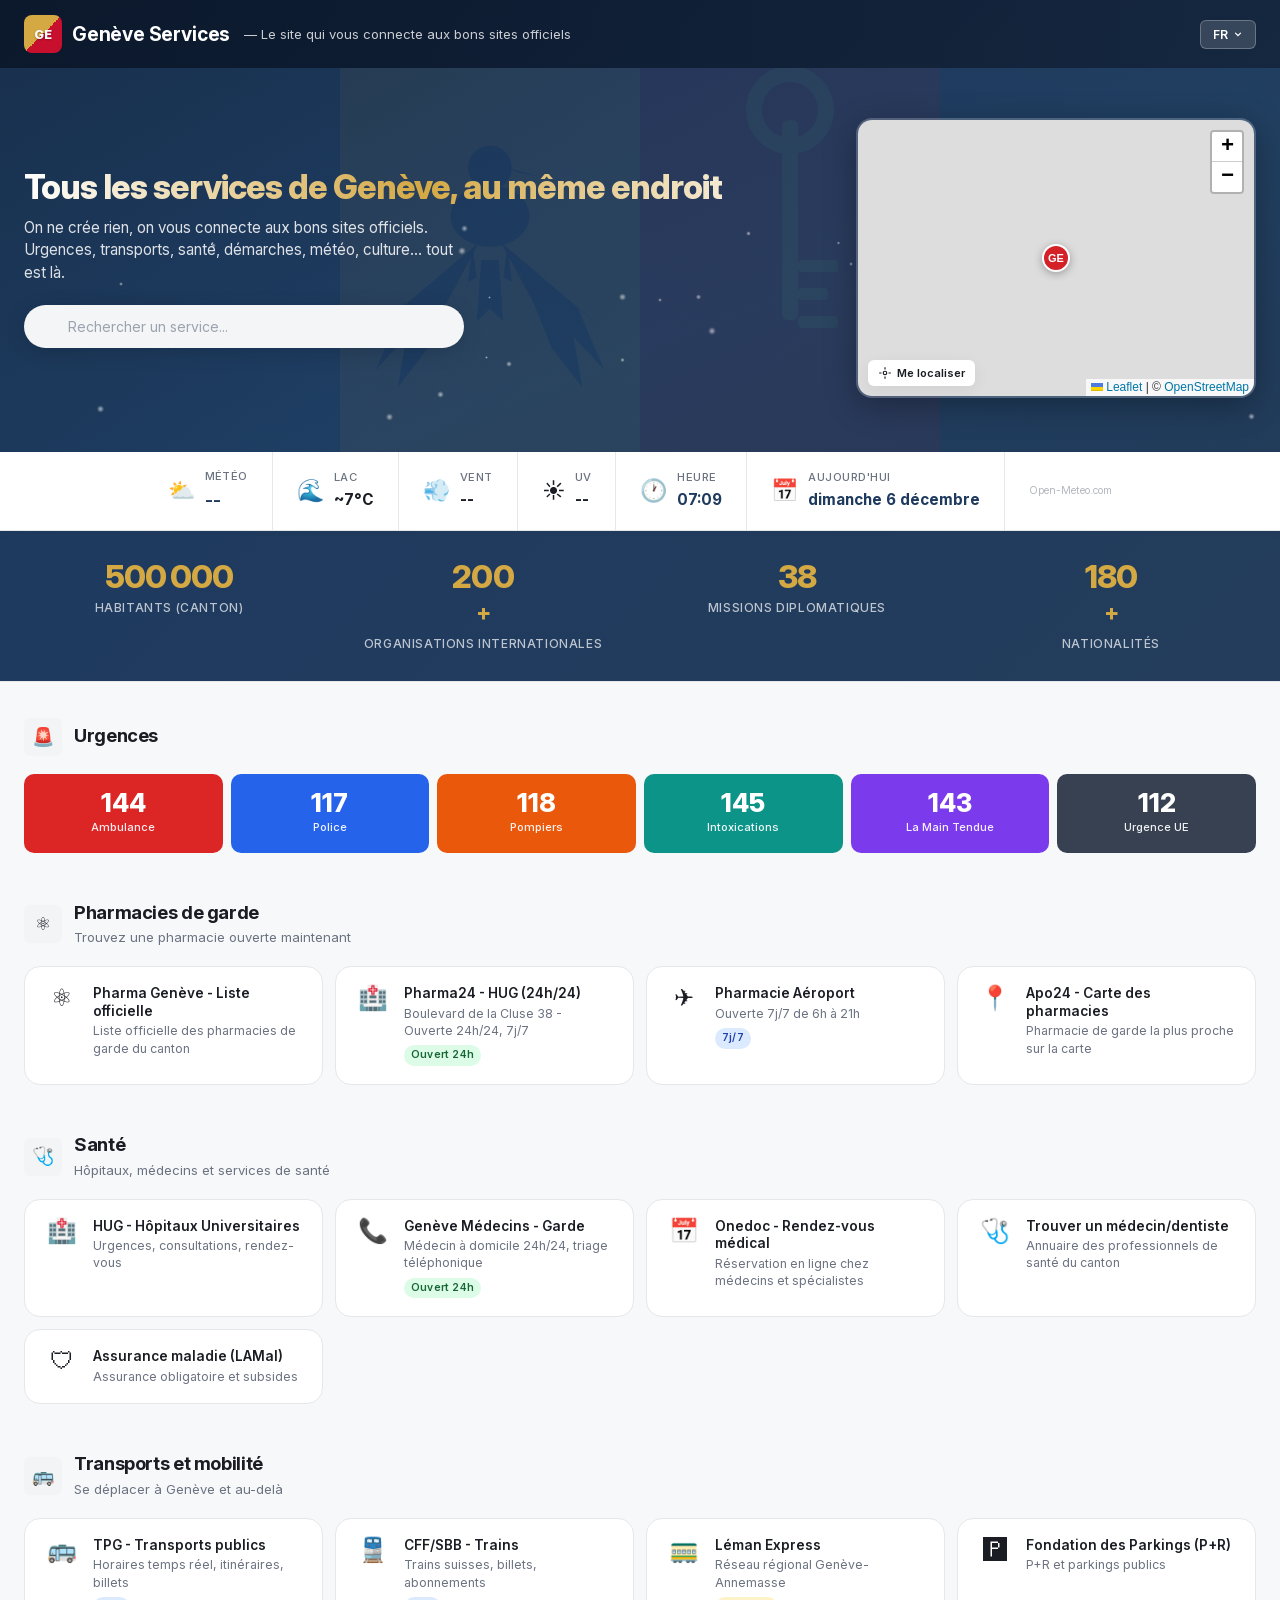
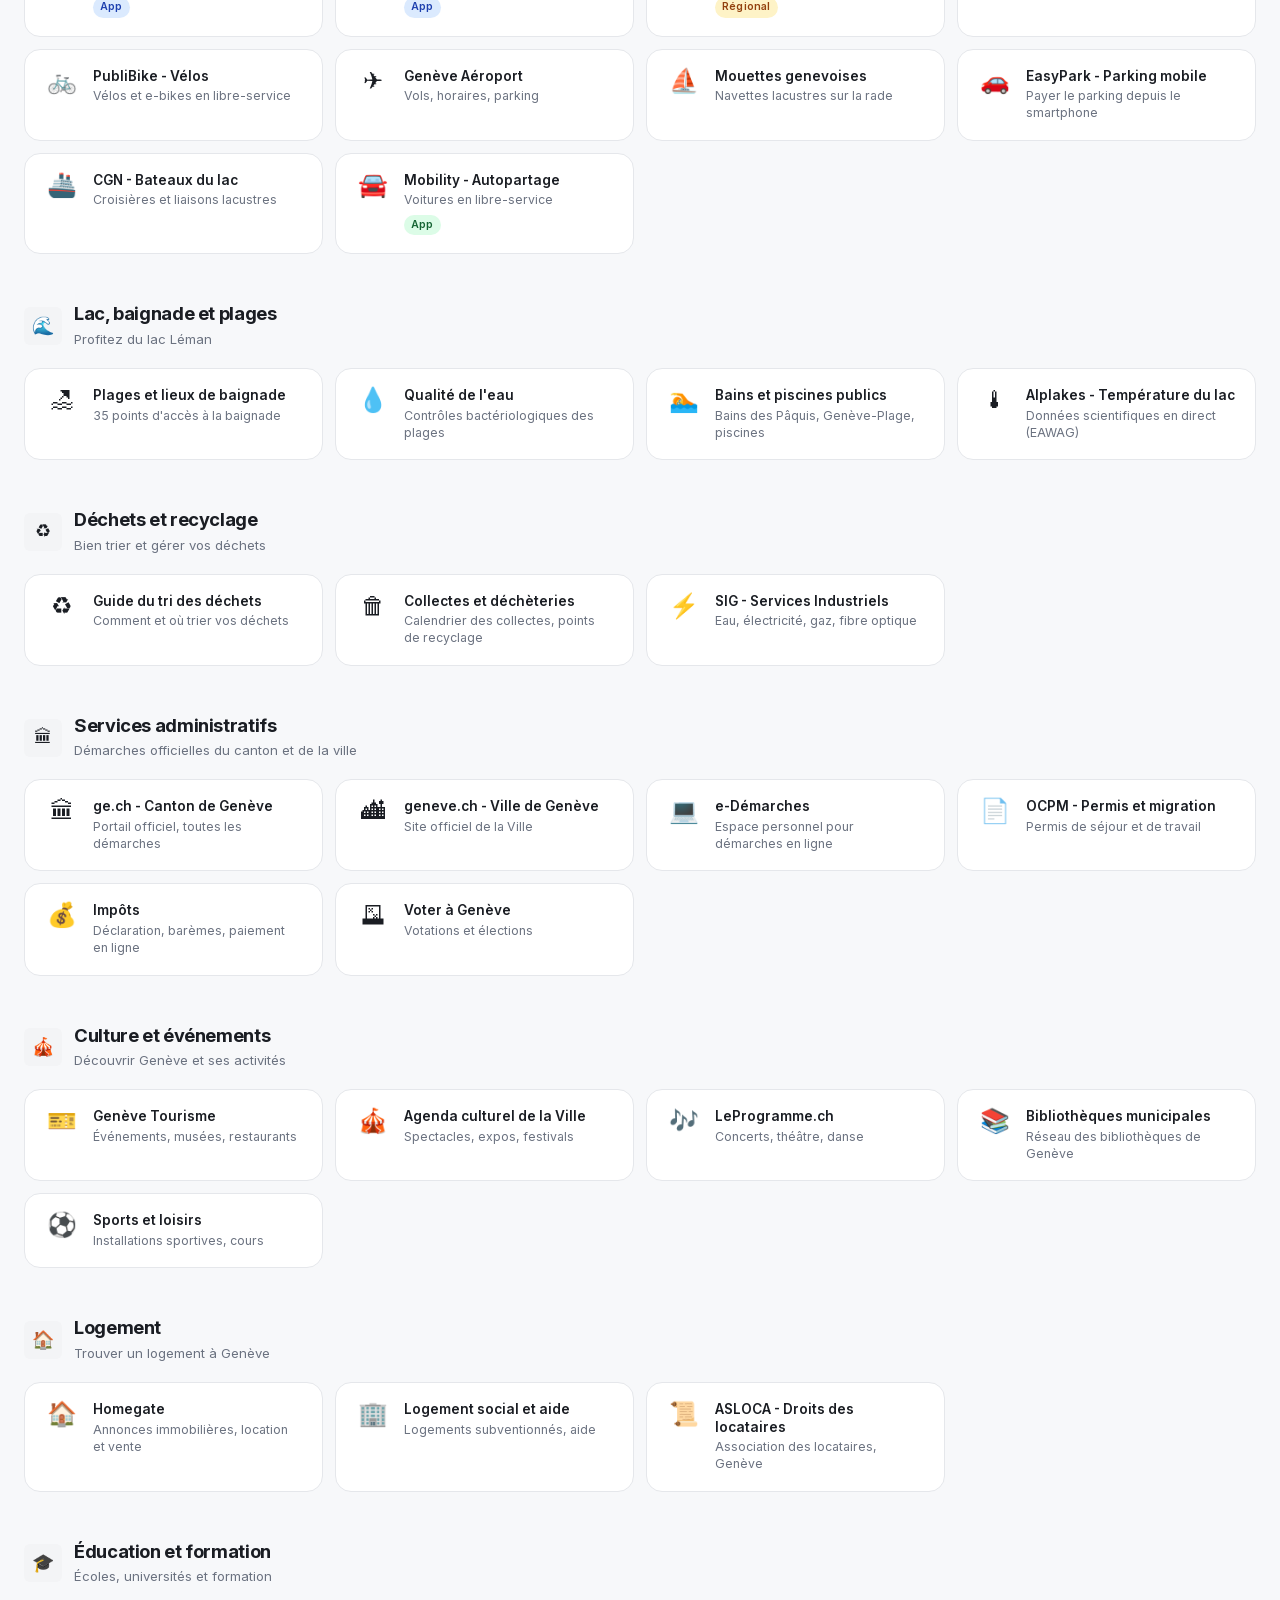
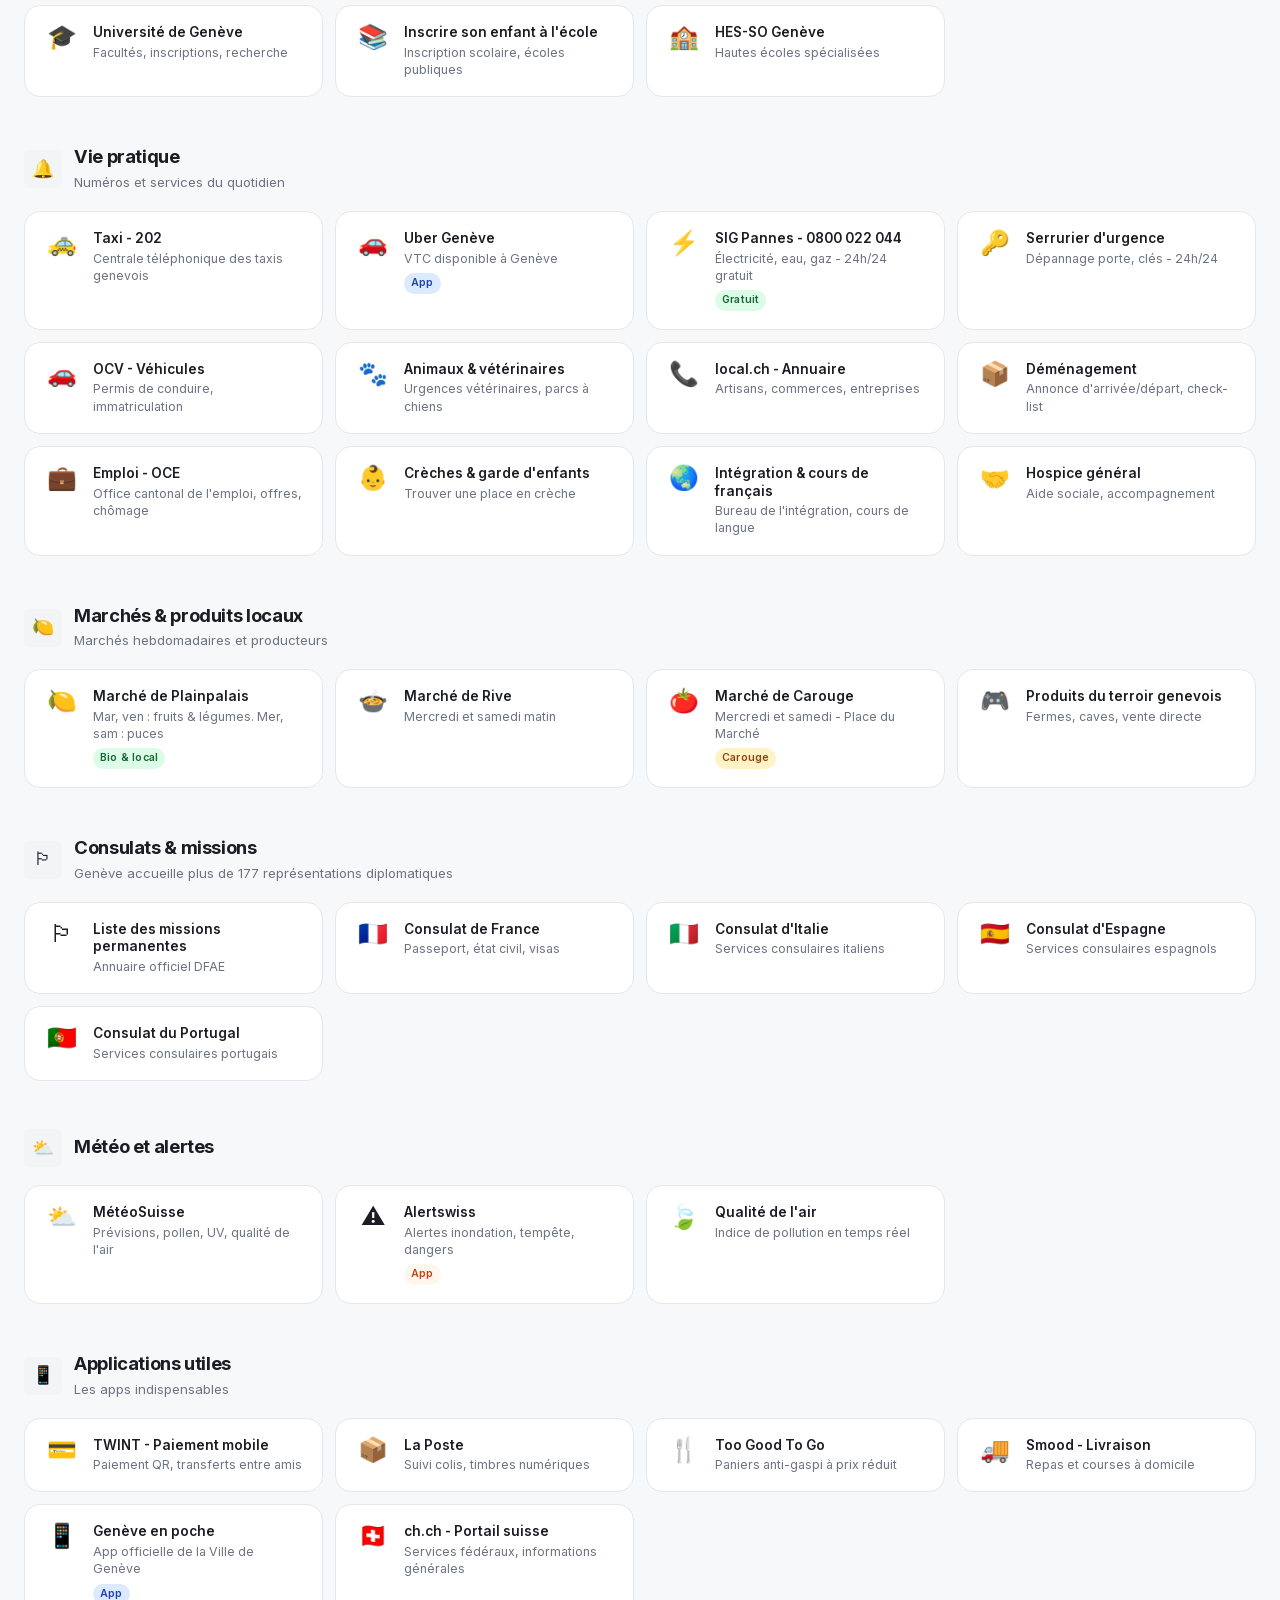
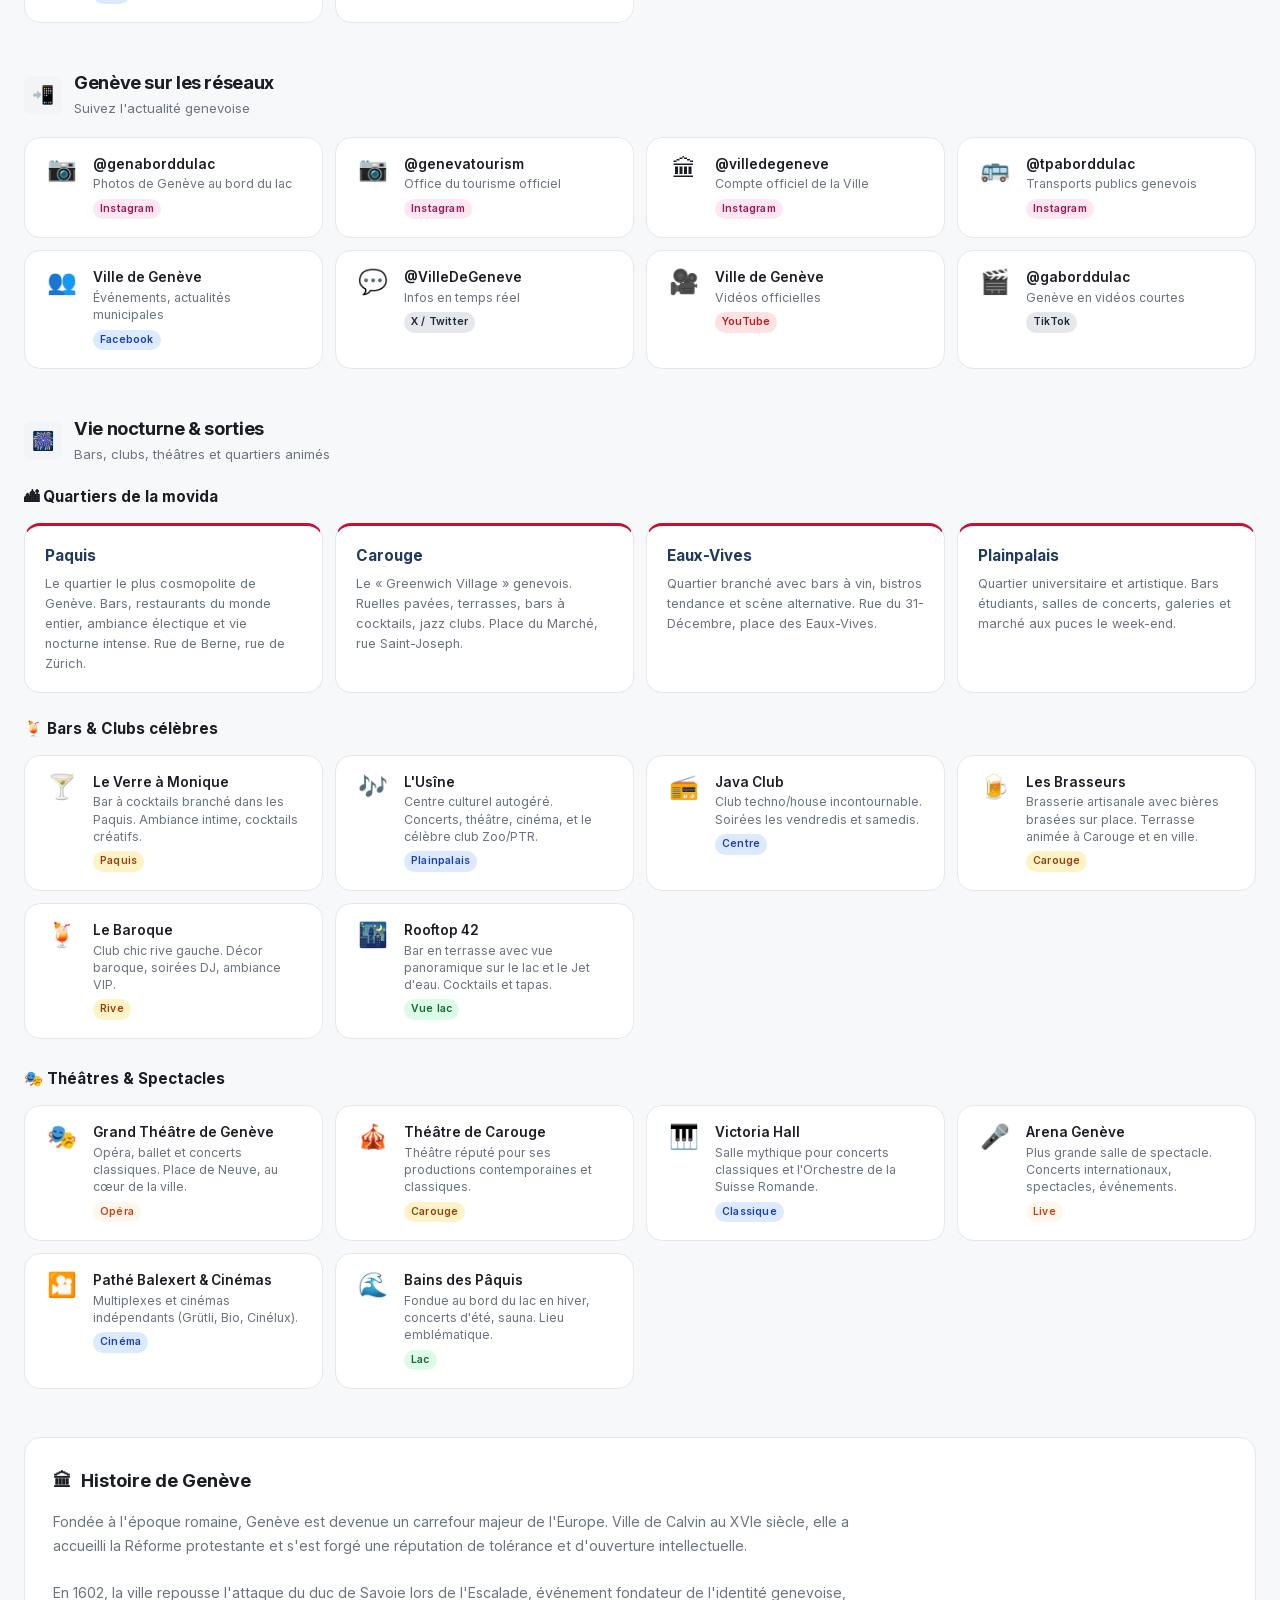
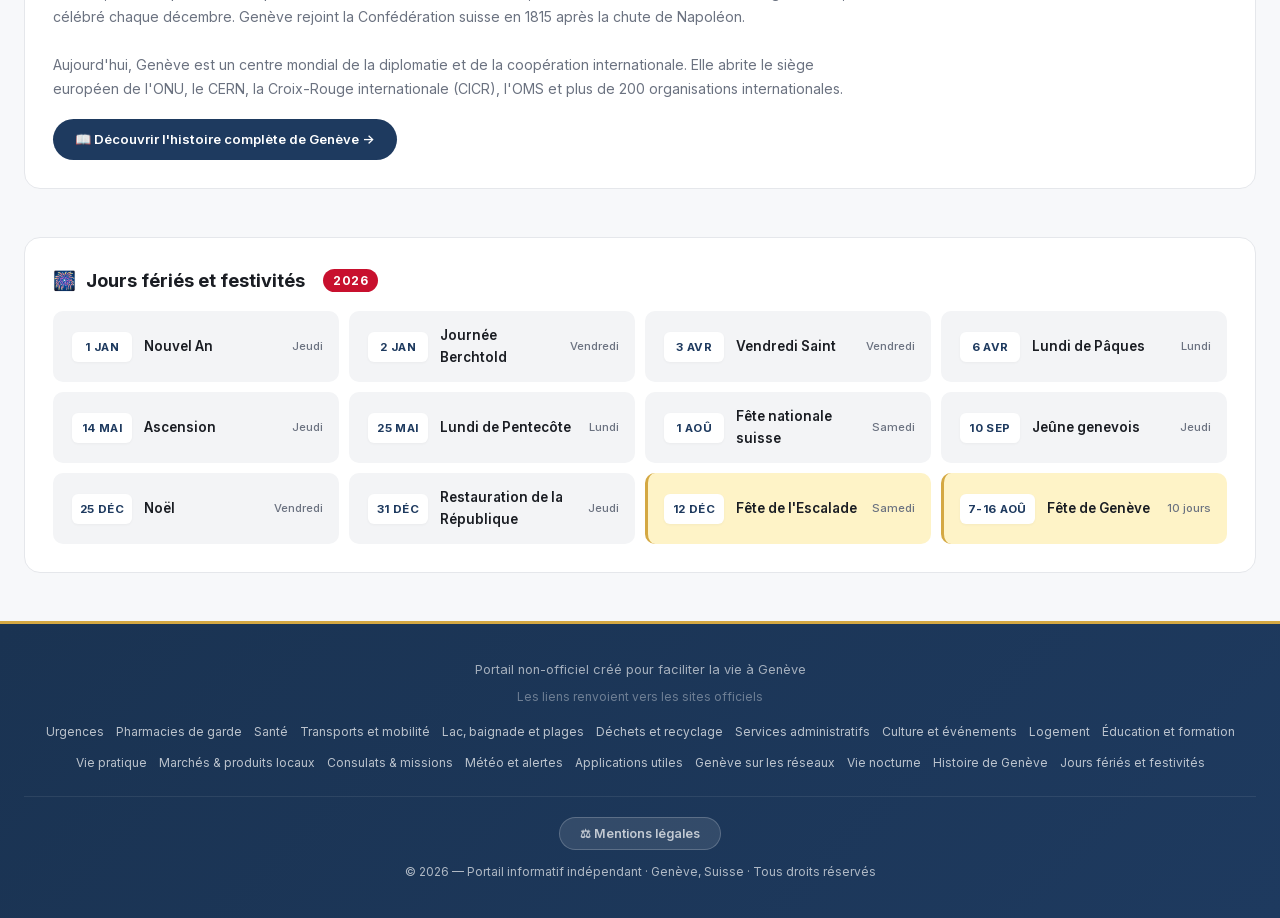
==== index.html @ d9335766 "fix: replace broken Wikimedia hotlinked image with CSS gradient Wikimedia returns 403 for hotlinked " ====
<!DOCTYPE html>
<html lang="fr">
<head>
    <meta charset="UTF-8">
    <meta name="viewport" content="width=device-width, initial-scale=1.0">
    <title>Gen&egrave;ve Services</title>
    <meta name="description" content="Portail centralisant tous les services utiles pour Gen&egrave;ve : urgences, sant&eacute;, transports, administration, culture et plus.">
    <link rel="canonical" href="https://geneveservice.ch/">

    <!-- Open Graph (Facebook, WhatsApp, LinkedIn) -->
    <meta property="og:type" content="website">
    <meta property="og:url" content="https://geneveservice.ch/">
    <meta property="og:title" content="Gen&egrave;ve Services &mdash; Tous les services de Gen&egrave;ve au m&ecirc;me endroit">
    <meta property="og:description" content="Urgences, sant&eacute;, transports, administration, culture, vie nocturne&hellip; Tous les liens officiels de Gen&egrave;ve r&eacute;unis sur un seul portail gratuit.">
    <meta property="og:locale" content="fr_CH">
    <meta property="og:site_name" content="Gen&egrave;ve Services">

    <!-- Twitter Card -->
    <meta name="twitter:card" content="summary_large_image">
    <meta name="twitter:title" content="Gen&egrave;ve Services &mdash; Tous les services de Gen&egrave;ve">
    <meta name="twitter:description" content="Urgences, sant&eacute;, transports, administration, culture&hellip; Tous les liens officiels de Gen&egrave;ve r&eacute;unis.">

    <!-- Extra SEO -->
    <meta name="keywords" content="Gen&egrave;ve, services, urgences, pharmacie, transport, TPG, administration, culture, portail, Suisse, Geneva">
    <meta name="author" content="Gen&egrave;ve Services">
    <meta name="robots" content="index, follow">
    <meta name="theme-color" content="#1e3a5f">

    <link rel="stylesheet" href="fonts/inter.css">
    <link rel="stylesheet" href="style.css">
    <link rel="stylesheet" href="leaflet.css">
    <script src="leaflet.js"></script>
</head>
<body>

<header class="city-banner">
    <div class="city-banner-overlay"></div>
    <div class="city-banner-inner">
        <div class="city-banner-text">
            <a href="#" class="brand">
                <div class="brand-logo banner-logo">GE</div>
                <span class="banner-title">Gen&egrave;ve Services</span>
            </a>
            <span class="banner-tagline" data-i18n="bannerTagline">&mdash; Le site qui vous connecte aux bons sites officiels</span>
        </div>
        <div class="lang-selector">
            <button class="lang-current" id="langToggle" aria-label="Langue">
                <span id="langFlag">FR</span>
                <svg width="10" height="10" viewBox="0 0 12 12" fill="none"><path d="M3 5l3 3 3-3" stroke="currentColor" stroke-width="1.5" stroke-linecap="round"/></svg>
            </button>
            <div class="lang-dropdown" id="langDropdown">
                <button class="lang-option active" data-lang="fr">Fran&ccedil;ais</button>
                <button class="lang-option" data-lang="en">English</button>
                <button class="lang-option" data-lang="it">Italiano</button>
                <button class="lang-option" data-lang="es">Espa&ntilde;ol</button>
                <button class="lang-option" data-lang="de">Deutsch</button>
                <button class="lang-option" data-lang="pt">Portugu&ecirc;s</button>
                <button class="lang-option" data-lang="ro">Rom&acirc;n&#259;</button>
                <button class="lang-option" data-lang="sq">Shqip</button>
                <button class="lang-option" data-lang="ru">&#1056;&#1091;&#1089;&#1089;&#1082;&#1080;&#1081;</button>
                <button class="lang-option" data-lang="ar">&#1575;&#1604;&#1593;&#1585;&#1576;&#1610;&#1577;</button>
            </div>
        </div>
    </div>
</header>

<section class="hero">
    <div class="hero-bg">
        <div class="hero-photo"></div>
        <div class="hero-photo-overlay"></div>
        <div class="hero-particles" id="heroParticles"></div>
    </div>
    <!-- Geneva Canton Flag: half eagle (gold side), half key (red side) -->
    <svg class="hero-flag-svg" viewBox="0 0 600 400" xmlns="http://www.w3.org/2000/svg" aria-hidden="true">
        <!-- Shield shape -->
        <defs>
            <clipPath id="flagClip"><rect x="0" y="0" width="600" height="400"/></clipPath>
        </defs>
        <g clip-path="url(#flagClip)" opacity="0.06">
            <!-- Left: Gold half with Imperial Eagle -->
            <rect x="0" y="0" width="300" height="400" fill="#d4a843"/>
            <!-- Eagle silhouette -->
            <g fill="#1e3a5f" transform="translate(150,200) scale(2.2)">
                <ellipse cx="0" cy="-20" rx="18" ry="14"/><!-- body -->
                <circle cx="0" cy="-42" r="10"/><!-- head -->
                <path d="M8,-42 L22,-38 L12,-40Z"/><!-- beak -->
                <path d="M-5,-8 L-50,30 L-40,22 L-52,50 L-38,35 L-42,58 L-28,40 L-20,20Z"/><!-- left wing -->
                <path d="M5,-8 L50,30 L40,22 L52,50 L38,35 L42,58 L28,40 L20,20Z"/><!-- right wing -->
                <path d="M-4,0 L-6,28 L0,22 L6,28 L4,0Z"/><!-- tail -->
                <path d="M-8,-6 L-10,10 L-6,8Z"/><!-- left leg -->
                <path d="M8,-6 L10,10 L6,8Z"/><!-- right leg -->
            </g>
            <!-- Right: Red half with Key -->
            <rect x="300" y="0" width="300" height="400" fill="#c8102e"/>
            <!-- Key silhouette -->
            <g fill="#d4a843" transform="translate(450,200) scale(2)">
                <rect x="-4" y="-70" width="8" height="100" rx="3"/><!-- shaft -->
                <circle cx="0" cy="-75" r="18" fill="none" stroke="#d4a843" stroke-width="8"/><!-- bow -->
                <rect x="4" y="0" width="20" height="6" rx="2"/><!-- ward 1 -->
                <rect x="4" y="14" width="15" height="6" rx="2"/><!-- ward 2 -->
                <rect x="4" y="28" width="20" height="6" rx="2"/><!-- ward 3 -->
            </g>
        </g>
    </svg>
    <div class="hero-layout">
        <div class="hero-text">
            <h1 id="heroTitle">Tous les services de Gen&egrave;ve, au m&ecirc;me endroit</h1>
            <p class="hero-desc" data-i18n="heroDesc">On ne cr&eacute;e rien, on vous connecte aux bons sites officiels. Urgences, transports, sant&eacute;, d&eacute;marches, m&eacute;t&eacute;o, culture&hellip; tout est l&agrave;.</p>
            <div class="search-wrap">
                <svg class="search-icon" width="18" height="18" viewBox="0 0 24 24" fill="none" stroke="currentColor" stroke-width="2"><circle cx="11" cy="11" r="8"/><path d="m21 21-4.35-4.35"/></svg>
                <input type="text" id="searchInput" placeholder="Rechercher un service..." autocomplete="off" aria-label="Rechercher un service">
            </div>
        </div>
        <div class="hero-map">
            <div id="map"></div>
            <button class="locate-btn" id="locateBtn">
                <svg width="14" height="14" viewBox="0 0 24 24" fill="none" stroke="currentColor" stroke-width="2"><circle cx="12" cy="12" r="3"/><path d="M12 2v4M12 18v4M2 12h4M18 12h4"/></svg>
                <span data-i18n="locateMe">Me localiser</span>
            </button>
        </div>
    </div>
</section>

<section class="weather-strip">
    <div class="ws-inner">
        <div class="ws-item ws-primary"><span class="ws-ico">&#9925;</span><div class="ws-text"><span class="ws-label" data-i18n="weather">M&eacute;t&eacute;o</span><span class="ws-value" id="wsTemp">--</span></div></div>
        <div class="ws-item"><span class="ws-ico">&#127754;</span><div class="ws-text"><span class="ws-label" data-i18n="lakeTemp">Lac L&eacute;man</span><span class="ws-value" id="wsLake">--</span></div></div>
        <div class="ws-item"><span class="ws-ico">&#128168;</span><div class="ws-text"><span class="ws-label" data-i18n="wind">Vent</span><span class="ws-value" id="wsWind">--</span></div></div>
        <div class="ws-item"><span class="ws-ico">&#9728;&#65039;</span><div class="ws-text"><span class="ws-label">UV</span><span class="ws-value" id="wsUV">--</span></div></div>
        <div class="ws-item ws-time"><span class="ws-ico">&#128336;</span><div class="ws-text"><span class="ws-label" data-i18n="localTime">Heure locale</span><span class="ws-value" id="wsTime">--</span></div></div>
        <div class="ws-item ws-time"><span class="ws-ico">&#128197;</span><div class="ws-text"><span class="ws-label" data-i18n="today">Aujourd'hui</span><span class="ws-value" id="wsDate">--</span></div></div>
        <div class="ws-item ws-credit"><a href="https://open-meteo.com/" target="_blank" rel="noopener" title="Open-Meteo Free Weather API">Open-Meteo.com</a></div>
    </div>
</section>

<section class="stats-strip">
    <div class="stats-inner">
        <div class="stat-item">
            <span class="stat-number" data-target="500000">0</span>
            <span class="stat-label" data-i18n="statPop">Habitants (canton)</span>
        </div>
        <div class="stat-item">
            <span class="stat-number" data-target="200">0</span><span class="stat-plus">+</span>
            <span class="stat-label" data-i18n="statOrgs">Organisations internationales</span>
        </div>
        <div class="stat-item">
            <span class="stat-number" data-target="38">0</span>
            <span class="stat-label" data-i18n="statMissions">Missions diplomatiques</span>
        </div>
        <div class="stat-item">
            <span class="stat-number" data-target="180">0</span><span class="stat-plus">+</span>
            <span class="stat-label" data-i18n="statNat">Nationalit&eacute;s</span>
        </div>
    </div>
</section>

<main class="main">

    <!-- Emergency -->
    <section class="section" id="urgences">
        <div class="sec-header">
            <div class="sec-icon">&#128680;</div>
            <div class="sec-header-text"><h2 class="sec-title" data-i18n="emergency">Urgences</h2></div>
        </div>
        <div class="emergency-row">
            <a href="tel:144" class="emer red"><span class="emer-num">144</span><span class="emer-lbl" data-i18n="ambulance">Ambulance</span></a>
            <a href="tel:117" class="emer blue"><span class="emer-num">117</span><span class="emer-lbl" data-i18n="police">Police</span></a>
            <a href="tel:118" class="emer orange"><span class="emer-num">118</span><span class="emer-lbl" data-i18n="fire">Pompiers</span></a>
            <a href="tel:145" class="emer teal"><span class="emer-num">145</span><span class="emer-lbl" data-i18n="poison">Intoxications</span></a>
            <a href="tel:143" class="emer purple"><span class="emer-num">143</span><span class="emer-lbl" data-i18n="helpline">La Main Tendue</span></a>
            <a href="tel:112" class="emer dark"><span class="emer-num">112</span><span class="emer-lbl" data-i18n="euEmergency">N&deg; europ&eacute;en</span></a>
        </div>
    </section>

    <!-- Pharmacies -->
    <section class="section" id="pharmacies">
        <div class="sec-header">
            <div class="sec-icon">&#9883;</div>
            <div class="sec-header-text"><h2 class="sec-title" data-i18n="pharmacies">Pharmacies de garde</h2><p class="sec-desc" data-i18n="pharmaciesDesc">Trouvez une pharmacie ouverte maintenant</p></div>
        </div>
        <div class="grid">
            <a href="https://pharmageneve.swiss/pharmacie-de-garde/" target="_blank" rel="noopener" class="card" data-tags="pharmacie garde pharmacy"><div class="card-ico">&#9883;</div><div class="card-body"><h3 data-i18n="pharmaOfficial">Pharma Gen&egrave;ve - Liste officielle</h3><p data-i18n="pharmaOfficialDesc">Liste officielle des pharmacies de garde du canton</p></div></a>
            <a href="https://pharma24.swiss/" target="_blank" rel="noopener" class="card" data-tags="pharmacie 24h nuit"><div class="card-ico">&#127973;</div><div class="card-body"><h3 data-i18n="pharma24">Pharma24 - HUG (24h/24)</h3><p data-i18n="pharma24Desc">Boulevard de la Cluse 38 - 24h/24, 7j/7</p><span class="tag green" data-i18n="open24">Ouvert 24h</span></div></a>
            <a href="https://m.pharmacie-principale.ch/nos-pharmacies-de-garde" target="_blank" rel="noopener" class="card" data-tags="pharmacie a&eacute;roport airport"><div class="card-ico">&#9992;</div><div class="card-body"><h3 data-i18n="pharmaAirport">Pharmacie A&eacute;roport</h3><p data-i18n="pharmaAirportDesc">Ouverte 7j/7 de 6h &agrave; 21h</p><span class="tag blue">7j/7</span></div></a>
            <a href="https://www.apo24.ch/fr/misc/resources/pharmacie-de-garde/gen%C3%A8ve.html" target="_blank" rel="noopener" class="card" data-tags="pharmacie carte map"><div class="card-ico">&#128205;</div><div class="card-body"><h3 data-i18n="pharmaMap">Apo24 - Carte</h3><p data-i18n="pharmaMapDesc">Pharmacie de garde la plus proche sur la carte</p></div></a>
        </div>
    </section>

    <!-- Sant&eacute; -->
    <section class="section" id="sante">
        <div class="sec-header">
            <div class="sec-icon">&#129658;</div>
            <div class="sec-header-text"><h2 class="sec-title" data-i18n="health">Sant&eacute;</h2><p class="sec-desc" data-i18n="healthDesc">H&ocirc;pitaux, m&eacute;decins et services de sant&eacute;</p></div>
        </div>
        <div class="grid">
            <a href="https://www.hug.ch/" target="_blank" rel="noopener" class="card" data-tags="h&ocirc;pital urgence hospital hug"><div class="card-ico">&#127973;</div><div class="card-body"><h3>HUG - H&ocirc;pitaux Universitaires</h3><p data-i18n="hugDesc">Urgences, consultations, rendez-vous</p></div></a>
            <a href="https://gemed.ch/" target="_blank" rel="noopener" class="card" data-tags="m&eacute;decin garde doctor on-call"><div class="card-ico">&#128222;</div><div class="card-body"><h3 data-i18n="gemedTitle">Gen&egrave;ve M&eacute;decins - Garde</h3><p data-i18n="gemedDesc">M&eacute;decin &agrave; domicile 24h/24</p><span class="tag green" data-i18n="open24">Ouvert 24h</span></div></a>
            <a href="https://www.onedoc.ch/" target="_blank" rel="noopener" class="card" data-tags="rendez-vous appointment doctor"><div class="card-ico">&#128197;</div><div class="card-body"><h3 data-i18n="onedocTitle">Onedoc - Rendez-vous</h3><p data-i18n="onedocDesc">R&eacute;servation en ligne</p></div></a>
            <a href="https://www.ge.ch/document/besoin-consulter-rapidement" target="_blank" rel="noopener" class="card" data-tags="m&eacute;decin dentiste"><div class="card-ico">&#129658;</div><div class="card-body"><h3 data-i18n="findDoctorTitle">Trouver un m&eacute;decin</h3><p data-i18n="findDoctorDesc">Annuaire des professionnels</p></div></a>
            <a href="https://www.ge.ch/organisation/service-assurance-maladie" target="_blank" rel="noopener" class="card" data-tags="assurance maladie insurance"><div class="card-ico">&#128737;</div><div class="card-body"><h3 data-i18n="insuranceTitle">Assurance maladie</h3><p data-i18n="insuranceDesc">LAMal et subsides</p></div></a>
        </div>
    </section>

    <!-- Transports -->
    <section class="section" id="transports">
        <div class="sec-header">
            <div class="sec-icon">&#128652;</div>
            <div class="sec-header-text"><h2 class="sec-title" data-i18n="transport">Transports et mobilit&eacute;</h2><p class="sec-desc" data-i18n="transportDesc">Se d&eacute;placer &agrave; Gen&egrave;ve et au-del&agrave;</p></div>
        </div>
        <div class="grid">
            <a href="https://www.tpg.ch/" target="_blank" rel="noopener" class="card" data-tags="tpg bus tram transport"><div class="card-ico">&#128652;</div><div class="card-body"><h3>TPG - Transports publics</h3><p data-i18n="tpgDesc">Horaires temps r&eacute;el, itin&eacute;raires, billets</p><span class="tag blue">App</span></div></a>
            <a href="https://www.sbb.ch/fr" target="_blank" rel="noopener" class="card" data-tags="cff sbb train"><div class="card-ico">&#128646;</div><div class="card-body"><h3>CFF/SBB - Trains</h3><p data-i18n="cffDesc">Trains suisses, billets, abonnements</p><span class="tag blue">App</span></div></a>
            <a href="https://www.lemanexpress.ch/" target="_blank" rel="noopener" class="card" data-tags="l&eacute;man express train r&eacute;gional"><div class="card-ico">&#128643;</div><div class="card-body"><h3 data-i18n="lemanTitle">L&eacute;man Express</h3><p data-i18n="lemanDesc">R&eacute;seau r&eacute;gional Gen&egrave;ve-Annemasse</p><span class="tag gold">R&eacute;gional</span></div></a>
            <a href="https://www.geneve-parking.ch/fr" target="_blank" rel="noopener" class="card" data-tags="parking P+R park ride"><div class="card-ico">&#127359;</div><div class="card-body"><h3 data-i18n="parkingTitle">Fondation Parkings (P+R)</h3><p data-i18n="parkingDesc">P+R et parkings publics</p></div></a>
            <a href="https://www.publibike.ch/fr/home" target="_blank" rel="noopener" class="card" data-tags="v&eacute;lo bike publibike"><div class="card-ico">&#128690;</div><div class="card-body"><h3 data-i18n="bikeTitle">PubliBike - V&eacute;los</h3><p data-i18n="bikeDesc">V&eacute;los et e-bikes en libre-service</p></div></a>
            <a href="https://www.gva.ch/fr" target="_blank" rel="noopener" class="card" data-tags="a&eacute;roport airport vol flight"><div class="card-ico">&#9992;</div><div class="card-body"><h3 data-i18n="airportTitle">Gen&egrave;ve A&eacute;roport</h3><p data-i18n="airportDesc">Vols, horaires, parking</p></div></a>
            <a href="https://www.mouettesgenevoises.ch/" target="_blank" rel="noopener" class="card" data-tags="mouette bateau lac boat"><div class="card-ico">&#9973;</div><div class="card-body"><h3 data-i18n="boatTitle">Mouettes genevoises</h3><p data-i18n="boatDesc">Navettes lacustres sur la rade</p></div></a>
            <a href="https://www.easypark.ch/fr" target="_blank" rel="noopener" class="card" data-tags="parking voiture easypark"><div class="card-ico">&#128663;</div><div class="card-body"><h3 data-i18n="easyparkTitle">EasyPark</h3><p data-i18n="easyparkDesc">Payer le parking depuis le smartphone</p></div></a>
            <a href="https://www.cgn.ch/fr" target="_blank" rel="noopener" class="card" data-tags="cgn bateau lac croisi&egrave;re"><div class="card-ico">&#128674;</div><div class="card-body"><h3 data-i18n="cgnTitle">CGN - Bateaux du lac</h3><p data-i18n="cgnDesc">Croisi&egrave;res et liaisons lacustres</p></div></a>
            <a href="https://www.mobility.ch/fr" target="_blank" rel="noopener" class="card" data-tags="mobility autopartage carsharing"><div class="card-ico">&#128664;</div><div class="card-body"><h3 data-i18n="mobilityTitle">Mobility - Autopartage</h3><p data-i18n="mobilityDesc">Voitures en libre-service</p><span class="tag green">App</span></div></a>
        </div>
    </section>

    <!-- Lac -->
    <section class="section" id="lac">
        <div class="sec-header">
            <div class="sec-icon">&#127754;</div>
            <div class="sec-header-text"><h2 class="sec-title" data-i18n="lake">Lac, baignade et plages</h2><p class="sec-desc" data-i18n="lakeDesc">Profitez du lac L&eacute;man</p></div>
        </div>
        <div class="grid">
            <a href="https://www.ge.ch/plages-lieux-baignade-eaux-vives-geneve" target="_blank" rel="noopener" class="card" data-tags="plage baignade lac beach"><div class="card-ico">&#127958;</div><div class="card-body"><h3 data-i18n="beachTitle">Plages et baignade</h3><p data-i18n="beachDesc">35 points d'acc&egrave;s</p></div></a>
            <a href="https://www.ge.ch/plages-lieux-baignade-eaux-vives-geneve/qualite-eau-baignade" target="_blank" rel="noopener" class="card" data-tags="qualit&eacute; eau water quality"><div class="card-ico">&#128167;</div><div class="card-body"><h3 data-i18n="waterQualTitle">Qualit&eacute; de l'eau</h3><p data-i18n="waterQualDesc">Contr&ocirc;les bact&eacute;riologiques</p></div></a>
            <a href="https://www.geneve.ch/faire-geneve/faire-geneve-saisons/ete-geneve/baigner-geneve" target="_blank" rel="noopener" class="card" data-tags="bains p&acirc;quis piscine pool"><div class="card-ico">&#127946;</div><div class="card-body"><h3 data-i18n="poolTitle">Bains et piscines</h3><p data-i18n="poolDesc">Bains des P&acirc;quis, Gen&egrave;ve-Plage</p></div></a>
            <a href="https://www.alplakes.eawag.ch/geneva" target="_blank" rel="noopener" class="card" data-tags="lac temp&eacute;rature lake"><div class="card-ico">&#127777;</div><div class="card-body"><h3 data-i18n="alplakesTitle">Alplakes - Temp&eacute;rature</h3><p data-i18n="alplakesDesc">Donn&eacute;es scientifiques EAWAG</p></div></a>
        </div>
    </section>

    <!-- D&eacute;chets -->
    <section class="section" id="dechets">
        <div class="sec-header">
            <div class="sec-icon">&#9851;</div>
            <div class="sec-header-text"><h2 class="sec-title" data-i18n="waste">D&eacute;chets et recyclage</h2><p class="sec-desc" data-i18n="wasteDesc">Bien trier et g&eacute;rer vos d&eacute;chets</p></div>
        </div>
        <div class="grid">
            <a href="https://www.geneve.ch/themes/environnement-urbain-espaces-verts/nettoiement-espace-public" target="_blank" rel="noopener" class="card" data-tags="d&eacute;chets waste tri"><div class="card-ico">&#9851;</div><div class="card-body"><h3 data-i18n="sortingTitle">Guide du tri</h3><p data-i18n="sortingDesc">Comment et o&ugrave; trier</p></div></a>
            <a href="https://www.ge.ch/dossier/reduisons-nos-dechets" target="_blank" rel="noopener" class="card" data-tags="d&eacute;chets collecte"><div class="card-ico">&#128465;</div><div class="card-body"><h3 data-i18n="collectionTitle">Collectes et d&eacute;ch&egrave;teries</h3><p data-i18n="collectionDesc">Calendrier, points de recyclage</p></div></a>
            <a href="https://www.sig-ge.ch/" target="_blank" rel="noopener" class="card" data-tags="sig services industriels eau"><div class="card-ico">&#9889;</div><div class="card-body"><h3>SIG - Services Industriels</h3><p data-i18n="sigDesc">Eau, &eacute;lectricit&eacute;, gaz, fibre</p></div></a>
        </div>
    </section>

    <!-- Admin -->
    <section class="section" id="admin">
        <div class="sec-header">
            <div class="sec-icon">&#127963;</div>
            <div class="sec-header-text"><h2 class="sec-title" data-i18n="admin">Services administratifs</h2><p class="sec-desc" data-i18n="adminDesc">D&eacute;marches officielles</p></div>
        </div>
        <div class="grid">
            <a href="https://www.ge.ch/" target="_blank" rel="noopener" class="card" data-tags="canton gen&egrave;ve administration"><div class="card-ico">&#127963;</div><div class="card-body"><h3 data-i18n="cantonTitle">ge.ch - Canton</h3><p data-i18n="cantonDesc">Portail officiel</p></div></a>
            <a href="https://www.geneve.ch/" target="_blank" rel="noopener" class="card" data-tags="ville gen&egrave;ve city"><div class="card-ico">&#127961;</div><div class="card-body"><h3 data-i18n="cityTitle">geneve.ch - Ville</h3><p data-i18n="cityDesc">Site officiel</p></div></a>
            <a href="https://www.ge.ch/mon-espace-e-demarches" target="_blank" rel="noopener" class="card" data-tags="e-d&eacute;marches online"><div class="card-ico">&#128187;</div><div class="card-body"><h3 data-i18n="edemarchesTitle">e-D&eacute;marches</h3><p data-i18n="edemarchesDesc">Espace personnel en ligne</p></div></a>
            <a href="https://www.ge.ch/organisation/office-cantonal-population-migrations-ocpm" target="_blank" rel="noopener" class="card" data-tags="OCPM permis s&eacute;jour migration"><div class="card-ico">&#128196;</div><div class="card-body"><h3 data-i18n="ocpmTitle">OCPM - Permis</h3><p data-i18n="ocpmDesc">S&eacute;jour et travail</p></div></a>
            <a href="https://www.ge.ch/dossier/vos-impots" target="_blank" rel="noopener" class="card" data-tags="imp&ocirc;ts taxes tax"><div class="card-ico">&#128176;</div><div class="card-body"><h3 data-i18n="taxTitle">Imp&ocirc;ts</h3><p data-i18n="taxDesc">D&eacute;claration, paiement</p></div></a>
            <a href="https://www.ge.ch/voter-geneve" target="_blank" rel="noopener" class="card" data-tags="vote &eacute;lection"><div class="card-ico">&#128499;</div><div class="card-body"><h3 data-i18n="voteTitle">Voter</h3><p data-i18n="voteDesc">Votations et &eacute;lections</p></div></a>
        </div>
    </section>

    <!-- Culture -->
    <section class="section" id="culture">
        <div class="sec-header">
            <div class="sec-icon">&#127914;</div>
            <div class="sec-header-text"><h2 class="sec-title" data-i18n="culture">Culture et &eacute;v&eacute;nements</h2><p class="sec-desc" data-i18n="cultureDesc">D&eacute;couvrir Gen&egrave;ve</p></div>
        </div>
        <div class="grid">
            <a href="https://www.geneve.com/" target="_blank" rel="noopener" class="card" data-tags="tourisme events"><div class="card-ico">&#127915;</div><div class="card-body"><h3 data-i18n="tourismTitle">Gen&egrave;ve Tourisme</h3><p data-i18n="tourismDesc">&Eacute;v&eacute;nements, mus&eacute;es, restaurants</p></div></a>
            <a href="https://www.geneve.ch/faire-geneve" target="_blank" rel="noopener" class="card" data-tags="agenda &eacute;v&eacute;nements culture"><div class="card-ico">&#127914;</div><div class="card-body"><h3 data-i18n="agendaTitle">Agenda culturel</h3><p data-i18n="agendaDesc">Spectacles, expos, festivals</p></div></a>
            <a href="https://www.leprogramme.ch/" target="_blank" rel="noopener" class="card" data-tags="spectacle concert th&eacute;&acirc;tre"><div class="card-ico">&#127926;</div><div class="card-body"><h3 data-i18n="programmeTitle">LeProgramme.ch</h3><p data-i18n="programmeDesc">Concerts, th&eacute;&acirc;tre, danse</p></div></a>
            <a href="https://www.geneve.ch/themes/culture/bibliotheques" target="_blank" rel="noopener" class="card" data-tags="biblioth&egrave;que library"><div class="card-ico">&#128218;</div><div class="card-body"><h3 data-i18n="libraryTitle">Biblioth&egrave;ques</h3><p data-i18n="libraryDesc">R&eacute;seau de biblioth&egrave;ques</p></div></a>
            <a href="https://www.geneve.ch/themes/sport" target="_blank" rel="noopener" class="card" data-tags="sport loisirs leisure"><div class="card-ico">&#9917;</div><div class="card-body"><h3 data-i18n="sportTitle">Sports et loisirs</h3><p data-i18n="sportDesc">Installations, cours</p></div></a>
        </div>
    </section>

    <!-- Logement -->
    <section class="section" id="logement">
        <div class="sec-header">
            <div class="sec-icon">&#127968;</div>
            <div class="sec-header-text"><h2 class="sec-title" data-i18n="housing">Logement</h2><p class="sec-desc" data-i18n="housingDesc">Trouver un logement</p></div>
        </div>
        <div class="grid">
            <a href="https://www.homegate.ch/fr" target="_blank" rel="noopener" class="card" data-tags="logement appartement housing"><div class="card-ico">&#127968;</div><div class="card-body"><h3 data-i18n="homegateTitle">Homegate</h3><p data-i18n="homegateDesc">Annonces, location et vente</p></div></a>
            <a href="https://www.ge.ch/logement-subventionne" target="_blank" rel="noopener" class="card" data-tags="logement social aide"><div class="card-ico">&#127970;</div><div class="card-body"><h3 data-i18n="socialHousingTitle">Logement social</h3><p data-i18n="socialHousingDesc">Subventionn&eacute;s, aide</p></div></a>
            <a href="https://geneve.asloca.ch/" target="_blank" rel="noopener" class="card" data-tags="locataire tenant droit"><div class="card-ico">&#128220;</div><div class="card-body"><h3 data-i18n="aslocaTitle">ASLOCA</h3><p data-i18n="aslocaDesc">Droits des locataires</p></div></a>
        </div>
    </section>

    <!-- Education -->
    <section class="section" id="education">
        <div class="sec-header">
            <div class="sec-icon">&#127891;</div>
            <div class="sec-header-text"><h2 class="sec-title" data-i18n="education">&Eacute;ducation</h2><p class="sec-desc" data-i18n="educationDesc">&Eacute;coles, universit&eacute;s et formation</p></div>
        </div>
        <div class="grid">
            <a href="https://www.unige.ch/" target="_blank" rel="noopener" class="card" data-tags="universit&eacute; university unige"><div class="card-ico">&#127891;</div><div class="card-body"><h3 data-i18n="unigeTitle">Universit&eacute; de Gen&egrave;ve</h3><p data-i18n="unigeDesc">Facult&eacute;s, inscriptions, recherche</p></div></a>
            <a href="https://www.ge.ch/inscrire-mon-enfant-ecole-primaire" target="_blank" rel="noopener" class="card" data-tags="&eacute;cole school enfant"><div class="card-ico">&#128218;</div><div class="card-body"><h3 data-i18n="schoolTitle">Inscrire &agrave; l'&eacute;cole</h3><p data-i18n="schoolDesc">Inscription scolaire</p></div></a>
            <a href="https://www.hesge.ch/" target="_blank" rel="noopener" class="card" data-tags="hes haute &eacute;cole"><div class="card-ico">&#127979;</div><div class="card-body"><h3 data-i18n="hesTitle">HES-SO Gen&egrave;ve</h3><p data-i18n="hesDesc">Hautes &eacute;coles sp&eacute;cialis&eacute;es</p></div></a>
        </div>
    </section>

    <!-- Vie pratique -->
    <section class="section" id="pratique">
        <div class="sec-header">
            <div class="sec-icon">&#128276;</div>
            <div class="sec-header-text"><h2 class="sec-title" data-i18n="practical">Vie pratique</h2><p class="sec-desc" data-i18n="practicalDesc">Num&eacute;ros et services du quotidien</p></div>
        </div>
        <div class="grid">
            <a href="tel:0228203102" class="card" data-tags="taxi gen&egrave;ve"><div class="card-ico">&#128661;</div><div class="card-body"><h3 data-i18n="taxiTitle">Taxi - 202</h3><p data-i18n="taxiDesc">Centrale t&eacute;l&eacute;phonique des taxis genevois</p></div></a>
            <a href="https://www.uber.com/ch/fr/" target="_blank" rel="noopener" class="card" data-tags="uber vtc"><div class="card-ico">&#128663;</div><div class="card-body"><h3>Uber Gen&egrave;ve</h3><p data-i18n="uberDesc">VTC disponible &agrave; Gen&egrave;ve</p><span class="tag blue">App</span></div></a>
            <a href="tel:0800022044" class="card" data-tags="sig panne &eacute;lectricit&eacute; eau gaz"><div class="card-ico">&#9889;</div><div class="card-body"><h3 data-i18n="sigPanneTitle">SIG Pannes - 0800 022 044</h3><p data-i18n="sigPanneDesc">&Eacute;lectricit&eacute;, eau, gaz - 24h/24 gratuit</p><span class="tag green" data-i18n="free">Gratuit</span></div></a>
            <a href="https://www.local.ch/fr/q/gen%C3%A8ve/serrurier" target="_blank" rel="noopener" class="card" data-tags="serrurier locksmith cl&eacute;"><div class="card-ico">&#128273;</div><div class="card-body"><h3 data-i18n="locksmithTitle">Serrurier d'urgence</h3><p data-i18n="locksmithDesc">Trouver un serrurier sur local.ch</p></div></a>
            <a href="https://www.ge.ch/organisation/office-cantonal-vehicules-ocv" target="_blank" rel="noopener" class="card" data-tags="voiture permis conduire immatriculation"><div class="card-ico">&#128663;</div><div class="card-body"><h3 data-i18n="ocvTitle">OCV - V&eacute;hicules</h3><p data-i18n="ocvDesc">Permis de conduire, immatriculation</p></div></a>
            <a href="https://www.geneve.ch/public/proprietaires-chiens" target="_blank" rel="noopener" class="card" data-tags="animal chien chat v&eacute;t&eacute;rinaire"><div class="card-ico">&#128062;</div><div class="card-body"><h3 data-i18n="animalTitle">Animaux &amp; v&eacute;t&eacute;rinaires</h3><p data-i18n="animalDesc">Urgences v&eacute;t&eacute;rinaires, parcs &agrave; chiens</p></div></a>
            <a href="https://www.local.ch/fr" target="_blank" rel="noopener" class="card" data-tags="annuaire t&eacute;l&eacute;phone artisan"><div class="card-ico">&#128222;</div><div class="card-body"><h3 data-i18n="localTitle">local.ch - Annuaire</h3><p data-i18n="localDesc">Artisans, commerces, entreprises</p></div></a>
            <a href="https://www.ch.ch/fr/demenagement/" target="_blank" rel="noopener" class="card" data-tags="d&eacute;m&eacute;nagement annonce d&eacute;part arriv&eacute;e"><div class="card-ico">&#128230;</div><div class="card-body"><h3 data-i18n="moveTitle">D&eacute;m&eacute;nagement</h3><p data-i18n="moveDesc">Annonce d'arriv&eacute;e/d&eacute;part, check-list</p></div></a>
            <a href="https://www.ge.ch/dossier/emploi" target="_blank" rel="noopener" class="card" data-tags="emploi travail job ch&ocirc;mage OCE"><div class="card-ico">&#128188;</div><div class="card-body"><h3 data-i18n="jobTitle">Emploi - OCE</h3><p data-i18n="jobDesc">Office cantonal de l'emploi, offres, ch&ocirc;mage</p></div></a>
            <a href="https://www.ge.ch/inscrire-son-enfant-dans-institution-petite-enfance" target="_blank" rel="noopener" class="card" data-tags="cr&egrave;che enfant garde childcare"><div class="card-ico">&#128118;</div><div class="card-body"><h3 data-i18n="childcareTitle">Cr&egrave;ches &amp; garde d'enfants</h3><p data-i18n="childcareDesc">Trouver une place en cr&egrave;che</p></div></a>
            <a href="https://www.ge.ch/dossier/geneve-soutient-integration-etrangers" target="_blank" rel="noopener" class="card" data-tags="int&eacute;gration &eacute;tranger fran&ccedil;ais cours"><div class="card-ico">&#127759;</div><div class="card-body"><h3 data-i18n="integrationTitle">Int&eacute;gration &amp; cours de fran&ccedil;ais</h3><p data-i18n="integrationDesc">Bureau de l'int&eacute;gration, cours de langue</p></div></a>
            <a href="https://www.hospicegeneral.ch/" target="_blank" rel="noopener" class="card" data-tags="aide sociale hospice"><div class="card-ico">&#129309;</div><div class="card-body"><h3 data-i18n="hospiceTitle">Hospice g&eacute;n&eacute;ral</h3><p data-i18n="hospiceDesc">Aide sociale, accompagnement</p></div></a>
        </div>
    </section>

    <!-- March&eacute;s -->
    <section class="section" id="marches">
        <div class="sec-header">
            <div class="sec-icon">&#127819;</div>
            <div class="sec-header-text"><h2 class="sec-title" data-i18n="markets">March&eacute;s &amp; produits locaux</h2><p class="sec-desc" data-i18n="marketsDesc">March&eacute;s hebdomadaires et producteurs</p></div>
        </div>
        <div class="grid">
            <a href="https://www.geneve.ch/faire-geneve/marches-ville-geneve" target="_blank" rel="noopener" class="card" data-tags="march&eacute; plainpalais l&eacute;gumes"><div class="card-ico">&#127819;</div><div class="card-body"><h3 data-i18n="marketPlainTitle">March&eacute; de Plainpalais</h3><p data-i18n="marketPlainDesc">Mar, ven : fruits &amp; l&eacute;gumes. Mer, sam : puces</p><span class="tag green" data-i18n="bioProduce">Bio &amp; local</span></div></a>
            <a href="https://www.geneve.ch/faire-geneve/marches-ville-geneve" target="_blank" rel="noopener" class="card" data-tags="march&eacute; rive bastions"><div class="card-ico">&#127858;</div><div class="card-body"><h3 data-i18n="marketRiveTitle">March&eacute; de Rive</h3><p data-i18n="marketRiveDesc">Mercredi et samedi matin</p></div></a>
            <a href="https://www.carouge.ch/marche" target="_blank" rel="noopener" class="card" data-tags="march&eacute; carouge"><div class="card-ico">&#127813;</div><div class="card-body"><h3 data-i18n="marketCarougeTitle">March&eacute; de Carouge</h3><p data-i18n="marketCarougeDesc">Mercredi et samedi - Place du March&eacute;</p><span class="tag gold">Carouge</span></div></a>
            <a href="https://www.ge.ch/marque-garantie-geneve-region-terre-avenir/trouver-produits-grta" target="_blank" rel="noopener" class="card" data-tags="terroir producteur local ferme"><div class="card-ico">&#127918;</div><div class="card-body"><h3 data-i18n="terroirTitle">Produits du terroir genevois</h3><p data-i18n="terroirDesc">Fermes, caves, vente directe</p></div></a>
        </div>
    </section>

    <!-- Consulats -->
    <section class="section" id="consulats">
        <div class="sec-header">
            <div class="sec-icon">&#127987;</div>
            <div class="sec-header-text"><h2 class="sec-title" data-i18n="consulates">Consulats &amp; missions</h2><p class="sec-desc" data-i18n="consulatesDesc">Gen&egrave;ve accueille plus de 177 repr&eacute;sentations diplomatiques</p></div>
        </div>
        <div class="grid">
            <a href="https://www.eda.admin.ch/eda/fr/dfae/representations-et-conseils-aux-voyageurs/geneve-internationale/missions-organisations-internationales-geneve.html" target="_blank" rel="noopener" class="card" data-tags="consulat mission diplomatique"><div class="card-ico">&#127987;</div><div class="card-body"><h3 data-i18n="missionsTitle">Liste des missions permanentes</h3><p data-i18n="missionsDesc">Annuaire officiel DFAE</p></div></a>
            <a href="https://geneve.consulfrance.org/" target="_blank" rel="noopener" class="card" data-tags="consulat france"><div class="card-ico">&#127467;&#127479;</div><div class="card-body"><h3 data-i18n="consulFRTitle">Consulat de France</h3><p data-i18n="consulFRDesc">Passeport, &eacute;tat civil, visas</p></div></a>
            <a href="https://consginevra.esteri.it/it/" target="_blank" rel="noopener" class="card" data-tags="consulat italie italia"><div class="card-ico">&#127470;&#127481;</div><div class="card-body"><h3 data-i18n="consulITTitle">Consulat d'Italie</h3><p data-i18n="consulITDesc">Services consulaires italiens</p></div></a>
            <a href="https://www.exteriores.gob.es/Consulados/ginebra/es/Paginas/index.aspx" target="_blank" rel="noopener" class="card" data-tags="consulat espagne spain"><div class="card-ico">&#127466;&#127480;</div><div class="card-body"><h3 data-i18n="consulESTitle">Consulat d'Espagne</h3><p data-i18n="consulESDesc">Services consulaires espagnols</p></div></a>
            <a href="https://genebra.consuladoportugal.mne.gov.pt/pt/" target="_blank" rel="noopener" class="card" data-tags="consulat portugal"><div class="card-ico">&#127477;&#127481;</div><div class="card-body"><h3 data-i18n="consulPTTitle">Consulat du Portugal</h3><p data-i18n="consulPTDesc">Services consulaires portugais</p></div></a>
        </div>
    </section>

    <!-- M&eacute;t&eacute;o -->
    <section class="section" id="meteo">
        <div class="sec-header">
            <div class="sec-icon">&#9925;</div>
            <div class="sec-header-text"><h2 class="sec-title" data-i18n="weatherAlerts">M&eacute;t&eacute;o et alertes</h2></div>
        </div>
        <div class="grid">
            <a href="https://www.meteoswiss.admin.ch/" target="_blank" rel="noopener" class="card" data-tags="m&eacute;t&eacute;o weather forecast"><div class="card-ico">&#9925;</div><div class="card-body"><h3 data-i18n="meteoTitle">M&eacute;t&eacute;oSuisse</h3><p data-i18n="meteoDesc">Pr&eacute;visions, pollen, UV</p></div></a>
            <a href="https://www.alert.swiss/" target="_blank" rel="noopener" class="card" data-tags="alerte urgence alert"><div class="card-ico">&#9888;</div><div class="card-body"><h3 data-i18n="alertTitle">Alertswiss</h3><p data-i18n="alertDesc">Alertes dangers</p><span class="tag orange">App</span></div></a>
            <a href="https://www.ge.ch/connaitre-qualite-air-geneve" target="_blank" rel="noopener" class="card" data-tags="air qualit&eacute; pollution"><div class="card-ico">&#127811;</div><div class="card-body"><h3 data-i18n="airQualTitle">Qualit&eacute; de l'air</h3><p data-i18n="airQualDesc">Indice pollution</p></div></a>
        </div>
    </section>

    <!-- Apps -->
    <section class="section" id="apps">
        <div class="sec-header">
            <div class="sec-icon">&#128241;</div>
            <div class="sec-header-text"><h2 class="sec-title" data-i18n="apps">Applications utiles</h2><p class="sec-desc" data-i18n="appsDesc">Les apps indispensables</p></div>
        </div>
        <div class="grid">
            <a href="https://www.twint.ch/fr/" target="_blank" rel="noopener" class="card" data-tags="paiement payment twint"><div class="card-ico">&#128179;</div><div class="card-body"><h3 data-i18n="twintTitle">TWINT</h3><p data-i18n="twintDesc">Paiement QR, transferts</p></div></a>
            <a href="https://www.post.ch/fr/pages/post-app" target="_blank" rel="noopener" class="card" data-tags="poste courrier colis post"><div class="card-ico">&#128230;</div><div class="card-body"><h3 data-i18n="postTitle">La Poste</h3><p data-i18n="postDesc">Suivi colis</p></div></a>
            <a href="https://toogoodtogo.ch/fr-ch" target="_blank" rel="noopener" class="card" data-tags="nourriture food anti-gaspi"><div class="card-ico">&#127860;</div><div class="card-body"><h3 data-i18n="tgtgTitle">Too Good To Go</h3><p data-i18n="tgtgDesc">Paniers anti-gaspi</p></div></a>
            <a href="https://www.smood.ch/" target="_blank" rel="noopener" class="card" data-tags="livraison delivery food"><div class="card-ico">&#128666;</div><div class="card-body"><h3 data-i18n="smoodTitle">Smood</h3><p data-i18n="smoodDesc">Repas &agrave; domicile</p></div></a>
            <a href="https://www.geneve.ch/themes/numerique/100-pratique/application-geneve-poche" target="_blank" rel="noopener" class="card" data-tags="gen&egrave;ve en poche app"><div class="card-ico">&#128241;</div><div class="card-body"><h3 data-i18n="geneveAppTitle">Gen&egrave;ve en poche</h3><p data-i18n="geneveAppDesc">App officielle</p><span class="tag blue">App</span></div></a>
            <a href="https://www.ch.ch/fr/" target="_blank" rel="noopener" class="card" data-tags="suisse switzerland services"><div class="card-ico">&#127464;&#127469;</div><div class="card-body"><h3 data-i18n="chchTitle">ch.ch</h3><p data-i18n="chchDesc">Portail suisse</p></div></a>
        </div>
    </section>

    <!-- R&eacute;seaux sociaux -->
    <section class="section" id="social">
        <div class="sec-header">
            <div class="sec-icon">&#128242;</div>
            <div class="sec-header-text"><h2 class="sec-title" data-i18n="socialMedia">Gen&egrave;ve sur les r&eacute;seaux</h2><p class="sec-desc" data-i18n="socialMediaDesc">Suivez l'actualit&eacute; genevoise</p></div>
        </div>
        <div class="grid">
            <a href="https://www.instagram.com/genaborddulac/" target="_blank" rel="noopener" class="card" data-tags="instagram geneve photos"><div class="card-ico">&#128247;</div><div class="card-body"><h3>@genaborddulac</h3><p data-i18n="igGenevaDesc">Photos de Gen&egrave;ve au bord du lac</p><span class="tag pink">Instagram</span></div></a>
            <a href="https://www.instagram.com/genevatourism/" target="_blank" rel="noopener" class="card" data-tags="instagram tourisme"><div class="card-ico">&#128247;</div><div class="card-body"><h3>@genevatourism</h3><p data-i18n="igTourismDesc">Office du tourisme officiel</p><span class="tag pink">Instagram</span></div></a>
            <a href="https://www.instagram.com/villedegeneve/" target="_blank" rel="noopener" class="card" data-tags="instagram ville officiel"><div class="card-ico">&#127963;</div><div class="card-body"><h3>@villedegeneve</h3><p data-i18n="igVilleDesc">Compte officiel de la Ville</p><span class="tag pink">Instagram</span></div></a>
            <a href="https://www.instagram.com/tpaborddulac/" target="_blank" rel="noopener" class="card" data-tags="instagram tpg transport"><div class="card-ico">&#128652;</div><div class="card-body"><h3>@tpaborddulac</h3><p data-i18n="igTPGDesc">Transports publics genevois</p><span class="tag pink">Instagram</span></div></a>
            <a href="https://www.facebook.com/VilledeGeneve" target="_blank" rel="noopener" class="card" data-tags="facebook ville"><div class="card-ico">&#128101;</div><div class="card-body"><h3>Ville de Gen&egrave;ve</h3><p data-i18n="fbVilleDesc">&Eacute;v&eacute;nements, actualit&eacute;s municipales</p><span class="tag blue">Facebook</span></div></a>
            <a href="https://twitter.com/VilleDeGeneve" target="_blank" rel="noopener" class="card" data-tags="twitter x ville"><div class="card-ico">&#128172;</div><div class="card-body"><h3>@VilleDeGeneve</h3><p data-i18n="xVilleDesc">Infos en temps r&eacute;el</p><span class="tag dark">X / Twitter</span></div></a>
            <a href="https://www.youtube.com/@villegeneve" target="_blank" rel="noopener" class="card" data-tags="youtube gen&egrave;ve vid&eacute;o"><div class="card-ico">&#127909;</div><div class="card-body"><h3>Ville de Gen&egrave;ve</h3><p data-i18n="ytVilleDesc">Vid&eacute;os officielles</p><span class="tag red">YouTube</span></div></a>
            <a href="https://www.tiktok.com/@gaborddulac" target="_blank" rel="noopener" class="card" data-tags="tiktok gen&egrave;ve"><div class="card-ico">&#127916;</div><div class="card-body"><h3>@gaborddulac</h3><p data-i18n="tiktokDesc">Gen&egrave;ve en vid&eacute;os courtes</p><span class="tag dark">TikTok</span></div></a>
        </div>
    </section>

    <!-- Vie nocturne -->
    <section class="section" id="nightlife">
        <div class="sec-header">
            <div class="sec-icon">&#127878;</div>
            <div class="sec-header-text"><h2 class="sec-title">Vie nocturne &amp; sorties</h2><p class="sec-desc">Bars, clubs, th&eacute;&acirc;tres et quartiers anim&eacute;s</p></div>
        </div>

        <div class="nightlife-quartiers">
            <h3 class="subsec-title">&#127961; Quartiers de la movida</h3>
            <div class="quartier-grid">
                <div class="quartier-card">
                    <div class="quartier-name">Paquis</div>
                    <div class="quartier-desc">Le quartier le plus cosmopolite de Gen&egrave;ve. Bars, restaurants du monde entier, ambiance &eacute;lectique et vie nocturne intense. Rue de Berne, rue de Z&uuml;rich.</div>
                </div>
                <div class="quartier-card">
                    <div class="quartier-name">Carouge</div>
                    <div class="quartier-desc">Le &laquo; Greenwich Village &raquo; genevois. Ruelles pav&eacute;es, terrasses, bars &agrave; cocktails, jazz clubs. Place du March&eacute;, rue Saint-Joseph.</div>
                </div>
                <div class="quartier-card">
                    <div class="quartier-name">Eaux-Vives</div>
                    <div class="quartier-desc">Quartier branch&eacute; avec bars &agrave; vin, bistros tendance et sc&egrave;ne alternative. Rue du 31-D&eacute;cembre, place des Eaux-Vives.</div>
                </div>
                <div class="quartier-card">
                    <div class="quartier-name">Plainpalais</div>
                    <div class="quartier-desc">Quartier universitaire et artistique. Bars &eacute;tudiants, salles de concerts, galeries et march&eacute; aux puces le week-end.</div>
                </div>
            </div>
        </div>

        <h3 class="subsec-title">&#127865; Bars &amp; Clubs c&eacute;l&egrave;bres</h3>
        <div class="grid">
            <div class="card nightlife-card" data-tags="bar cocktail paquis"><div class="card-ico">&#127864;</div><div class="card-body"><h3>Le Verre &agrave; Monique</h3><p>Bar &agrave; cocktails branch&eacute; dans les Paquis. Ambiance intime, cocktails cr&eacute;atifs.</p><span class="tag gold">Paquis</span></div></div>
            <div class="card nightlife-card" data-tags="club musique danse"><div class="card-ico">&#127926;</div><div class="card-body"><h3>L'Us&icirc;ne</h3><p>Centre culturel autog&eacute;r&eacute;. Concerts, th&eacute;&acirc;tre, cin&eacute;ma, et le c&eacute;l&egrave;bre club Zoo/PTR.</p><span class="tag blue">Plainpalais</span></div></div>
            <div class="card nightlife-card" data-tags="club electronique techno"><div class="card-ico">&#128251;</div><div class="card-body"><h3>Java Club</h3><p>Club techno/house incontournable. Soir&eacute;es les vendredis et samedis.</p><span class="tag blue">Centre</span></div></div>
            <div class="card nightlife-card" data-tags="bar biere carouge"><div class="card-ico">&#127866;</div><div class="card-body"><h3>Les Brasseurs</h3><p>Brasserie artisanale avec bi&egrave;res bras&eacute;es sur place. Terrasse anim&eacute;e &agrave; Carouge et en ville.</p><span class="tag gold">Carouge</span></div></div>
            <div class="card nightlife-card" data-tags="bar lounge rive"><div class="card-ico">&#127865;</div><div class="card-body"><h3>Le Baroque</h3><p>Club chic rive gauche. D&eacute;cor baroque, soir&eacute;es DJ, ambiance VIP.</p><span class="tag gold">Rive</span></div></div>
            <div class="card nightlife-card" data-tags="bar rooftop vue lac"><div class="card-ico">&#127747;</div><div class="card-body"><h3>Rooftop 42</h3><p>Bar en terrasse avec vue panoramique sur le lac et le Jet d'eau. Cocktails et tapas.</p><span class="tag green">Vue lac</span></div></div>
        </div>

        <h3 class="subsec-title" style="margin-top: 28px;">&#127917; Th&eacute;&acirc;tres &amp; Spectacles</h3>
        <div class="grid">
            <div class="card nightlife-card" data-tags="th&eacute;&acirc;tre opera ballet"><div class="card-ico">&#127917;</div><div class="card-body"><h3>Grand Th&eacute;&acirc;tre de Gen&egrave;ve</h3><p>Op&eacute;ra, ballet et concerts classiques. Place de Neuve, au c&oelig;ur de la ville.</p><span class="tag orange">Op&eacute;ra</span></div></div>
            <div class="card nightlife-card" data-tags="th&eacute;&acirc;tre comedie"><div class="card-ico">&#127914;</div><div class="card-body"><h3>Th&eacute;&acirc;tre de Carouge</h3><p>Th&eacute;&acirc;tre r&eacute;put&eacute; pour ses productions contemporaines et classiques.</p><span class="tag gold">Carouge</span></div></div>
            <div class="card nightlife-card" data-tags="concert musique victoria hall"><div class="card-ico">&#127929;</div><div class="card-body"><h3>Victoria Hall</h3><p>Salle mythique pour concerts classiques et l'Orchestre de la Suisse Romande.</p><span class="tag blue">Classique</span></div></div>
            <div class="card nightlife-card" data-tags="concert rock pop arena"><div class="card-ico">&#127908;</div><div class="card-body"><h3>Arena Gen&egrave;ve</h3><p>Plus grande salle de spectacle. Concerts internationaux, spectacles, &eacute;v&eacute;nements.</p><span class="tag orange">Live</span></div></div>
            <div class="card nightlife-card" data-tags="cinema film path&eacute;"><div class="card-ico">&#127910;</div><div class="card-body"><h3>Path&eacute; Balexert &amp; Cin&eacute;mas</h3><p>Multiplexes et cin&eacute;mas ind&eacute;pendants (Grütli, Bio, Cin&eacute;lux).</p><span class="tag blue">Cin&eacute;ma</span></div></div>
            <div class="card nightlife-card" data-tags="bains paquis lac nuit"><div class="card-ico">&#127754;</div><div class="card-body"><h3>Bains des P&acirc;quis</h3><p>Fondue au bord du lac en hiver, concerts d'&eacute;t&eacute;, sauna. Lieu embl&eacute;matique.</p><span class="tag green">Lac</span></div></div>
        </div>
    </section>

    <!-- History -->
    <div class="info-section" id="histoire">
        <h2>&#127963; <span data-i18n="historyTitle">Histoire de Gen&egrave;ve</span></h2>
        <div class="info-text" id="historyText">
            <p data-i18n="historyP1"><strong>Gen&egrave;ve</strong>, mentionn&eacute;e pour la premi&egrave;re fois par Jules C&eacute;sar en 58 av. J.-C., est l'une des plus anciennes villes d'Europe. Ville d'accueil de Jean Calvin au XVIe si&egrave;cle, elle devint la &laquo;&nbsp;Rome protestante&nbsp;&raquo; et un foyer intellectuel majeur.</p>
            <br>
            <p data-i18n="historyP2">Entr&eacute;e dans la Conf&eacute;d&eacute;ration suisse en 1815, Gen&egrave;ve est aujourd'hui le si&egrave;ge europ&eacute;en de l'ONU, du CICR, de l'OMS, du CERN et de plus de 40 organisations internationales. Le <strong>Jet d'eau</strong> (140m), embl&egrave;me de la ville, s'&eacute;l&egrave;ve sur le lac L&eacute;man depuis 1891.</p>
            <br>
            <p data-i18n="historyP3">Le canton compte environ <strong>500'000 habitants</strong> et accueille chaque jour <strong>112'000 travailleurs frontaliers</strong> de France voisine, faisant de Gen&egrave;ve l'une des villes les plus internationales au monde avec plus de 40% de r&eacute;sidents &eacute;trangers.</p>
        </div>
        <a href="histoire.html" class="history-link">&#128214; D&eacute;couvrir l'histoire compl&egrave;te de Gen&egrave;ve &rarr;</a>
    </div>

    <!-- Holidays 2026 -->
    <div class="info-section" id="fetes">
        <h2>&#127878; <span data-i18n="holidaysTitle">Jours f&eacute;ri&eacute;s &agrave; Gen&egrave;ve</span> <span class="holiday-year">2026</span></h2>
        <div class="holiday-grid">
            <div class="holiday-item"><span class="holiday-date">1 JAN</span><span class="holiday-name" data-i18n="h_newyear">Nouvel An</span><span class="holiday-day">Jeudi</span></div>
            <div class="holiday-item"><span class="holiday-date">2 JAN</span><span class="holiday-name" data-i18n="h_berchtold">Lendemain du Nouvel An</span><span class="holiday-day">Vendredi</span></div>
            <div class="holiday-item"><span class="holiday-date">3 AVR</span><span class="holiday-name" data-i18n="h_goodfriday">Vendredi Saint</span><span class="holiday-day">Vendredi</span></div>
            <div class="holiday-item"><span class="holiday-date">6 AVR</span><span class="holiday-name" data-i18n="h_easter">Lundi de P&acirc;ques</span><span class="holiday-day">Lundi</span></div>
            <div class="holiday-item"><span class="holiday-date">14 MAI</span><span class="holiday-name" data-i18n="h_ascension">Ascension</span><span class="holiday-day">Jeudi</span></div>
            <div class="holiday-item"><span class="holiday-date">25 MAI</span><span class="holiday-name" data-i18n="h_pentecost">Lundi de Pentec&ocirc;te</span><span class="holiday-day">Lundi</span></div>
            <div class="holiday-item"><span class="holiday-date">1 AO&Ucirc;</span><span class="holiday-name" data-i18n="h_national">F&ecirc;te nationale suisse</span><span class="holiday-day">Samedi</span></div>
            <div class="holiday-item"><span class="holiday-date">10 SEP</span><span class="holiday-name" data-i18n="h_jeune">Je&ucirc;ne genevois</span><span class="holiday-day">Jeudi</span></div>
            <div class="holiday-item"><span class="holiday-date">25 D&Eacute;C</span><span class="holiday-name" data-i18n="h_christmas">No&euml;l</span><span class="holiday-day">Vendredi</span></div>
            <div class="holiday-item"><span class="holiday-date">31 D&Eacute;C</span><span class="holiday-name" data-i18n="h_restauration">Restauration de la R&eacute;publique</span><span class="holiday-day">Jeudi</span></div>
            <div class="holiday-item special"><span class="holiday-date">12 D&Eacute;C</span><span class="holiday-name" data-i18n="h_escalade">F&ecirc;te de l'Escalade</span><span class="holiday-day">Samedi</span></div>
            <div class="holiday-item special"><span class="holiday-date">7-16 AO&Ucirc;</span><span class="holiday-name" data-i18n="h_genevois">F&ecirc;tes de Gen&egrave;ve</span><span class="holiday-day">10 jours</span></div>
        </div>
    </div>

</main>

<footer class="footer">
    <div class="footer-inner">
        <p data-i18n="footerNote">Portail non-officiel pour faciliter la vie &agrave; Gen&egrave;ve</p>
        <p class="footer-sub" data-i18n="footerLinks">Les liens renvoient vers les sites officiels</p>
        <nav class="footer-nav">
            <a href="#urgences" data-i18n="emergency">Urgences</a>
            <a href="#pharmacies" data-i18n="pharmacies">Pharmacies</a>
            <a href="#sante" data-i18n="health">Sant&eacute;</a>
            <a href="#transports" data-i18n="transport">Transports</a>
            <a href="#lac" data-i18n="lake">Lac</a>
            <a href="#dechets" data-i18n="waste">D&eacute;chets</a>
            <a href="#admin" data-i18n="admin">Admin</a>
            <a href="#culture" data-i18n="culture">Culture</a>
            <a href="#logement" data-i18n="housing">Logement</a>
            <a href="#education" data-i18n="education">&Eacute;ducation</a>
            <a href="#pratique" data-i18n="practical">Vie pratique</a>
            <a href="#marches" data-i18n="markets">March&eacute;s</a>
            <a href="#consulats" data-i18n="consulates">Consulats</a>
            <a href="#meteo" data-i18n="weatherAlerts">M&eacute;t&eacute;o</a>
            <a href="#apps" data-i18n="apps">Apps</a>
            <a href="#social" data-i18n="socialMedia">R&eacute;seaux</a>
            <a href="#nightlife">Vie nocturne</a>
            <a href="#histoire" data-i18n="historyTitle">Histoire</a>
            <a href="#fetes" data-i18n="holidaysTitle">F&ecirc;tes</a>
        </nav>
    </div>

    <div class="footer-bottom">
        <button class="legal-btn" id="legalBtn">&#9878; Mentions l&eacute;gales</button>
        <p>&copy; 2026 &mdash; Portail informatif ind&eacute;pendant &middot; Gen&egrave;ve, Suisse &middot; Tous droits r&eacute;serv&eacute;s</p>
    </div>
</footer>

<!-- Legal Modal -->
<div class="modal-overlay" id="legalModal" role="dialog" aria-modal="true" aria-label="Mentions l&eacute;gales">
    <div class="modal">
        <div class="modal-header">
            <h2>&#9878; Mentions l&eacute;gales</h2>
            <button class="modal-close" id="legalClose">&times;</button>
        </div>
        <div class="modal-body">
            <div class="legal-block">
                <h4>&#201;diteur du site</h4>
                <p><strong>Gen&egrave;ve Services</strong> &mdash; Portail informatif non-officiel et ind&eacute;pendant.<br>
                Contact : <em>[adresse e-mail &agrave; compl&eacute;ter]</em><br>
                Responsable : <em>[nom &agrave; compl&eacute;ter]</em><br>
                Adresse : <em>[adresse postale &agrave; compl&eacute;ter]</em>, Gen&egrave;ve, Suisse.<br>
                H&eacute;bergement : GitHub Pages (GitHub, Inc. &mdash; San Francisco, CA, USA).</p>
            </div>
            <div class="legal-block">
                <h4>Nature du site</h4>
                <p>Ce site est un <strong>portail informatif non-officiel et ind&eacute;pendant</strong>. Il n'est ni affili&eacute;, ni approuv&eacute;, ni sponsoris&eacute; par l'&Eacute;tat de Gen&egrave;ve, la Ville de Gen&egrave;ve, la Conf&eacute;d&eacute;ration suisse, ou toute autre entit&eacute; publique ou priv&eacute;e mentionn&eacute;e sur ce site. Les marques, logos et noms cit&eacute;s appartiennent &agrave; leurs propri&eacute;taires respectifs.</p>
            </div>
            <div class="legal-block">
                <h4>Exclusion de responsabilit&eacute;</h4>
                <p>Les informations fournies sur ce site le sont &agrave; <strong>titre purement indicatif</strong> et ne constituent en aucun cas un conseil juridique, m&eacute;dical, administratif ou professionnel. Malgr&eacute; tout le soin apport&eacute; &agrave; la r&eacute;daction, l'auteur ne garantit ni l'exactitude, ni l'exhaustivit&eacute;, ni l'actualit&eacute; des informations publi&eacute;es. L'utilisation des informations se fait sous la seule responsabilit&eacute; de l'utilisateur. L'auteur d&eacute;cline toute responsabilit&eacute; pour tout dommage direct ou indirect r&eacute;sultant de l'utilisation de ce site.</p>
            </div>
            <div class="legal-block">
                <h4>Liens externes</h4>
                <p>Ce site contient des liens hypertextes vers des <strong>sites web tiers</strong> (sites officiels, services publics, entreprises). L'auteur n'a aucun contr&ocirc;le sur le contenu de ces sites externes et n'assume aucune responsabilit&eacute; quant &agrave; leur contenu, leur disponibilit&eacute; ou leur conformit&eacute;. L'activation de ces liens rel&egrave;ve de la seule responsabilit&eacute; de l'utilisateur.</p>
            </div>
            <div class="legal-block">
                <h4>Propri&eacute;t&eacute; intellectuelle &amp; cr&eacute;dits</h4>
                <p>Le contenu r&eacute;dactionnel original de ce site (textes, mise en page, code source) est la propri&eacute;t&eacute; de son auteur. Les ic&ocirc;nes, noms de marques, logos et contenus de sites tiers restent la propri&eacute;t&eacute; de leurs d&eacute;tenteurs respectifs.</p>
                <p style="margin-top:8px"><strong>Cr&eacute;dits photos &amp; ressources :</strong></p>
                <ul style="margin:6px 0 0 18px;font-size:0.78rem;color:var(--c-muted);line-height:1.6">
                    <li>Photo d'en-t&ecirc;te : &laquo;&nbsp;Geneva &ndash; Pair of swans and Jet d'Eau&nbsp;&raquo; par <strong>Safa.daneshvar</strong> &mdash; <a href="https://commons.wikimedia.org/wiki/File:Geneva_-_Pair_of_swans_and_Jet_d%27Eau.jpg" target="_blank" rel="noopener">Wikimedia Commons</a> &mdash; Licence <a href="https://creativecommons.org/licenses/by-sa/4.0/" target="_blank" rel="noopener">CC BY-SA 4.0</a></li>
                    <li>Donn&eacute;es m&eacute;t&eacute;o : <a href="https://open-meteo.com/" target="_blank" rel="noopener">Open-Meteo.com</a> &mdash; Licence <a href="https://creativecommons.org/licenses/by/4.0/" target="_blank" rel="noopener">CC BY 4.0</a></li>
                    <li>Temp&eacute;rature du lac : <a href="https://www.alplakes.eawag.ch/" target="_blank" rel="noopener">Alplakes / Eawag</a></li>
                    <li>Carte : <a href="https://www.openstreetmap.org/copyright" target="_blank" rel="noopener">OpenStreetMap</a> contributors &mdash; Licence <a href="https://opendatacommons.org/licenses/odbl/" target="_blank" rel="noopener">ODbL</a></li>
                    <li>Biblioth&egrave;que cartographique : <a href="https://leafletjs.com/" target="_blank" rel="noopener">Leaflet</a> &mdash; Licence BSD-2-Clause</li>
                    <li>Police de caract&egrave;res : <a href="https://rsms.me/inter/" target="_blank" rel="noopener">Inter</a> par Rasmus Andersson &mdash; <a href="https://scripts.sil.org/OFL" target="_blank" rel="noopener">SIL Open Font License 1.1</a></li>
                </ul>
            </div>
            <div class="legal-block">
                <h4>Protection des donn&eacute;es (nLPD / RGPD)</h4>
                <p>Ce site <strong>ne collecte aucune donn&eacute;e personnelle</strong> de mani&egrave;re active. Aucun cookie de tra&ccedil;age, aucun outil d'analyse (analytics), aucun formulaire de contact et aucune inscription ne sont utilis&eacute;s.</p>
                <p style="margin-top:8px">La pr&eacute;f&eacute;rence de langue est stock&eacute;e localement dans votre navigateur (<code>localStorage</code>) et n'est jamais transmise &agrave; un serveur.</p>
                <p style="margin-top:8px"><strong>Services tiers :</strong> lors de la consultation de ce site, votre navigateur &eacute;tablit des connexions techniques avec les serveurs suivants, ce qui entra&icirc;ne la transmission de votre adresse IP :</p>
                <ul style="margin:6px 0 0 18px;font-size:0.78rem;color:var(--c-muted);line-height:1.6">
                    <li><strong>OpenStreetMap</strong> (tuiles cartographiques) &mdash; <a href="https://wiki.osmfoundation.org/wiki/Privacy_Policy" target="_blank" rel="noopener">politique de confidentialit&eacute;</a></li>
                    <li><strong>Open-Meteo</strong> (donn&eacute;es m&eacute;t&eacute;orologiques) &mdash; <a href="https://open-meteo.com/en/terms" target="_blank" rel="noopener">conditions</a></li>
                    <li><strong>Alplakes / Eawag</strong> (temp&eacute;rature du lac via Amazon S3)</li>

                </ul>
                <p style="margin-top:8px"><strong>G&eacute;olocalisation :</strong> la fonction &laquo;&nbsp;Me localiser&nbsp;&raquo; utilise l'API de g&eacute;olocalisation de votre navigateur, qui vous demandera votre consentement explicite. Les coordonn&eacute;es obtenues sont trait&eacute;es uniquement c&ocirc;t&eacute; client (dans votre navigateur) et ne sont jamais transmises &agrave; nos serveurs.</p>
                <p style="margin-top:8px">Ce site est conforme &agrave; la nLPD suisse et au RGPD europ&eacute;en.</p>
            </div>
            <div class="legal-block">
                <h4>Num&eacute;ros d'urgence</h4>
                <p>Les num&eacute;ros d'urgence affich&eacute;s (112, 117, 118, 143, 144) sont fournis &agrave; titre informatif. En cas d'urgence r&eacute;elle, veuillez toujours v&eacute;rifier les num&eacute;ros en vigueur aupr&egrave;s des autorit&eacute;s comp&eacute;tentes.</p>
            </div>
            <div class="legal-block">
                <h4>Droit applicable &amp; for juridique</h4>
                <p>Le pr&eacute;sent site et ses mentions l&eacute;gales sont soumis au <strong>droit suisse</strong>. Tout litige relatif &agrave; l'utilisation de ce site rel&egrave;ve de la comp&eacute;tence exclusive des tribunaux du canton de Gen&egrave;ve, Suisse.</p>
            </div>
            <div class="legal-block">
                <h4>Modification</h4>
                <p>L'auteur se r&eacute;serve le droit de modifier, compl&eacute;ter ou supprimer &agrave; tout moment le contenu de ce site ainsi que les pr&eacute;sentes mentions l&eacute;gales, sans pr&eacute;avis.</p>
            </div>
            <p class="legal-update">Derni&egrave;re mise &agrave; jour des mentions l&eacute;gales : mars 2026</p>
        </div>
    </div>
</div>

<button class="back-top" id="backTop" aria-label="Back to top">&#8593;</button>
<script src="lang.js"></script>
<script src="app.js"></script>
</body>
</html>
---- fonts/inter.css ----
/* Inter Variable Font - Self-hosted (GDPR compliant) */
/* Source: https://github.com/rsms/inter - SIL Open Font License 1.1 */
@font-face {
    font-family: 'Inter';
    font-style: normal;
    font-weight: 100 900;
    font-display: swap;
    src: url('InterVariable.woff2') format('woff2');
}
---- style.css ----
/* === Reset === */
*, *::before, *::after { margin: 0; padding: 0; box-sizing: border-box; }

:root {
    --c-primary: #1e3a5f;
    --c-accent: #c8102e;
    --c-gold: #d4a843;
    --c-bg: #f7f8fa;
    --c-white: #ffffff;
    --c-text: #1a1d23;
    --c-muted: #6b7280;
    --c-light: #9ca3af;
    --c-border: #e5e7eb;
    --c-surface: #f3f4f6;
    --shadow-sm: 0 1px 3px rgba(0,0,0,0.04);
    --shadow-md: 0 4px 16px rgba(0,0,0,0.06);
    --shadow-lg: 0 12px 40px rgba(0,0,0,0.1);
    --radius: 16px;
    --radius-sm: 10px;
    --radius-xs: 6px;
}

html { scroll-behavior: smooth; }

body {
    font-family: 'Inter', -apple-system, BlinkMacSystemFont, 'Segoe UI', sans-serif;
    background: var(--c-bg);
    color: var(--c-text);
    line-height: 1.6;
    -webkit-font-smoothing: antialiased;
}

/* === Topbar / Banner === */
.brand {
    display: flex;
    align-items: center;
    gap: 10px;
    text-decoration: none;
    color: #fff;
}

.brand-logo {
    width: 36px;
    height: 36px;
    background: linear-gradient(135deg, var(--c-gold) 0%, var(--c-gold) 50%, var(--c-accent) 50%, var(--c-accent) 100%);
    color: white;
    font-weight: 800;
    font-size: 13px;
    display: flex;
    align-items: center;
    justify-content: center;
    border-radius: 8px;
    letter-spacing: 0.02em;
    text-shadow: 0 1px 2px rgba(0,0,0,0.3);
}

/* Language selector */
.lang-selector { position: relative; }

.lang-current {
    display: flex;
    align-items: center;
    gap: 5px;
    padding: 6px 12px;
    background: var(--c-surface);
    border: 1px solid var(--c-border);
    border-radius: var(--radius-xs);
    cursor: pointer;
    font-size: 12px;
    font-weight: 600;
    font-family: inherit;
    color: var(--c-text);
    transition: all 0.15s;
}

.lang-current:hover { background: var(--c-border); }

.lang-dropdown {
    position: absolute;
    top: calc(100% + 6px);
    right: 0;
    background: var(--c-white);
    border: 1px solid var(--c-border);
    border-radius: var(--radius-sm);
    box-shadow: var(--shadow-lg);
    min-width: 150px;
    padding: 4px;
    display: none;
    z-index: 9999;
}

.lang-dropdown.open { display: block; }

.lang-option {
    display: block;
    width: 100%;
    padding: 7px 12px;
    text-align: left;
    border: none;
    background: none;
    font-family: inherit;
    font-size: 12.5px;
    color: var(--c-text);
    border-radius: var(--radius-xs);
    cursor: pointer;
    transition: background 0.1s;
}

.lang-option:hover { background: var(--c-surface); }
.lang-option.active { background: #eef2ff; color: var(--c-primary); font-weight: 600; }

/* === City Banner (main header) === */
.city-banner {
    position: sticky;
    top: 0;
    z-index: 1000;
    width: 100%;
    height: 68px;
    overflow: visible;
    background: linear-gradient(135deg, #0c192d 0%, #1a3352 50%, #243d5c 100%);
}

.city-banner-overlay {
    position: absolute;
    inset: 0;
    background: linear-gradient(90deg, rgba(12,25,45,0.92) 0%, rgba(12,25,45,0.80) 40%, rgba(12,25,45,0.60) 100%);
}

.city-banner-inner {
    position: relative;
    z-index: 2;
    max-width: 1280px;
    margin: 0 auto;
    padding: 0 24px;
    height: 100%;
    display: flex;
    align-items: center;
    justify-content: space-between;
}

.city-banner-text {
    display: flex;
    align-items: center;
    gap: 14px;
}

.banner-logo {
    width: 38px;
    height: 38px;
    font-size: 13px;
    flex-shrink: 0;
}

.banner-title {
    color: #fff;
    font-weight: 700;
    font-size: 1.2rem;
    letter-spacing: -0.01em;
    white-space: nowrap;
}

.banner-tagline {
    color: rgba(255,255,255,0.78);
    font-size: 0.82rem;
    font-weight: 400;
    white-space: nowrap;
}

.city-banner .lang-selector { position: relative; }
.city-banner .lang-current {
    background: rgba(255,255,255,0.15);
    color: #fff;
    border: 1px solid rgba(255,255,255,0.25);
}
.city-banner .lang-current:hover {
    background: rgba(255,255,255,0.25);
}

@media (max-width: 640px) {
    .city-banner { height: 56px; }
    .banner-title { font-size: 1rem; }
    .banner-tagline { display: none; }
    .banner-logo { width: 30px; height: 30px; font-size: 11px; }
}

/* === Hero === */
.hero {
    background: linear-gradient(135deg, #1a3352 0%, var(--c-primary) 40%, #243d5c 100%);
    color: white;
    position: relative;
    overflow: hidden;
    z-index: 1;
}

.hero-bg {
    position: absolute;
    inset: 0;
    overflow: hidden;
    pointer-events: none;
}

/* Hero photo background - Jet d'Eau */
.hero-photo {
    position: absolute;
    inset: 0;
    background: linear-gradient(160deg, #0f2137 0%, #1a3a5c 30%, #1e4a6e 60%, #16344f 100%);
}

.hero-photo-overlay {
    position: absolute;
    inset: 0;
    background: linear-gradient(135deg, rgba(26,51,82,0.85) 0%, rgba(30,58,95,0.75) 40%, rgba(36,61,92,0.80) 100%);
}

/* Hero floating water particles (Jet d'Eau effect) */
.hero-particles {
    position: absolute;
    inset: 0;
    overflow: hidden;
    pointer-events: none;
}

.hero-particle {
    position: absolute;
    width: var(--size, 4px);
    height: var(--size, 4px);
    background: radial-gradient(circle, rgba(255,255,255,0.6) 0%, rgba(255,255,255,0) 70%);
    border-radius: 50%;
    animation: particleFloat var(--duration, 8s) var(--delay, 0s) infinite ease-in-out;
}

@keyframes particleFloat {
    0% { transform: translate(0, 0) scale(0); opacity: 0; }
    10% { opacity: 1; transform: translate(var(--dx1, 10px), var(--dy1, -30px)) scale(1); }
    50% { opacity: 0.6; transform: translate(var(--dx2, 20px), var(--dy2, -80px)) scale(0.8); }
    100% { transform: translate(var(--dx3, -10px), var(--dy3, -160px)) scale(0); opacity: 0; }
}

.hero-flag-svg {
    position: absolute;
    top: 50%;
    left: 50%;
    transform: translate(-50%, -50%);
    width: 600px;
    height: 400px;
    pointer-events: none;
}

.hero-layout {
    max-width: 1280px;
    margin: 0 auto;
    padding: 50px 24px 54px;
    display: grid;
    grid-template-columns: 1fr 400px;
    gap: 36px;
    align-items: center;
    position: relative;
    z-index: 2;
}

.hero-text h1 {
    font-size: 2.1rem;
    font-weight: 800;
    letter-spacing: -0.03em;
    line-height: 1.15;
    margin-bottom: 10px;
    background: linear-gradient(90deg, #ffffff 0%, var(--c-gold) 25%, #ffffff 50%, var(--c-gold) 75%, #ffffff 100%);
    background-size: 200% 100%;
    -webkit-background-clip: text;
    background-clip: text;
    -webkit-text-fill-color: transparent;
    animation: titleShimmer 6s ease-in-out infinite;
}

@keyframes titleShimmer {
    0%, 100% { background-position: 0% 50%; }
    50% { background-position: 100% 50%; }
}

.hero-desc {
    font-size: 0.95rem;
    color: rgba(255,255,255,0.85);
    line-height: 1.5;
    margin-bottom: 20px;
    max-width: 440px;
}

.search-wrap {
    position: relative;
    max-width: 440px;
}

.search-icon {
    position: absolute;
    left: 16px;
    top: 50%;
    transform: translateY(-50%);
    color: var(--c-light);
    pointer-events: none;
}

.search-wrap input {
    width: 100%;
    padding: 13px 18px 13px 44px;
    border: none;
    border-radius: 50px;
    font-size: 14px;
    font-family: inherit;
    outline: none;
    box-shadow: 0 4px 20px rgba(0,0,0,0.15);
    background: rgba(255,255,255,0.95);
    color: var(--c-text);
    backdrop-filter: blur(8px);
}

.search-wrap input::placeholder { color: var(--c-light); }
.search-wrap input:focus { background: white; box-shadow: 0 4px 28px rgba(0,0,0,0.2); }

/* Map in hero */
.hero-map {
    border-radius: var(--radius);
    overflow: hidden;
    height: 280px;
    box-shadow: 0 8px 32px rgba(0,0,0,0.3);
    border: 2px solid rgba(255,255,255,0.2);
    position: relative;
}

.hero-map #map {
    width: 100%;
    height: 100%;
}

.locate-btn {
    position: absolute;
    bottom: 10px;
    left: 10px;
    z-index: 1000;
    display: flex;
    align-items: center;
    gap: 5px;
    padding: 6px 10px;
    background: var(--c-white);
    border: none;
    border-radius: var(--radius-xs);
    font-family: inherit;
    font-size: 11px;
    font-weight: 600;
    color: var(--c-text);
    cursor: pointer;
    box-shadow: var(--shadow-md);
    transition: all 0.15s;
}

.locate-btn:hover { background: var(--c-primary); color: white; }
.locate-btn:hover svg { stroke: white; }

/* === Weather strip === */
.weather-strip {
    position: relative;
    z-index: 1;
    background: var(--c-white);
    border-bottom: 1px solid var(--c-border);
    box-shadow: 0 2px 8px rgba(0,0,0,0.04);
}

.ws-inner {
    max-width: 1280px;
    margin: 0 auto;
    padding: 0 24px;
    display: flex;
    justify-content: center;
    overflow-x: auto;
    -webkit-overflow-scrolling: touch;
}

.ws-item {
    display: flex;
    align-items: center;
    gap: 10px;
    padding: 16px 24px;
    white-space: nowrap;
    border-right: 1px solid var(--c-border);
    flex-shrink: 0;
}

.ws-item:last-child { border-right: none; }
.ws-ico { font-size: 22px; }
.ws-text { display: flex; flex-direction: column; gap: 1px; }
.ws-label { color: var(--c-muted); font-weight: 500; font-size: 0.7rem; text-transform: uppercase; letter-spacing: 0.04em; }
.ws-value { font-weight: 700; color: var(--c-text); font-size: 0.95rem; }
.ws-primary .ws-value { color: var(--c-primary); font-size: 1.05rem; }
.ws-time .ws-value { color: var(--c-primary); }
.ws-credit { font-size: 0.65rem; opacity: 0.5; border-right: none; }
.ws-credit a { color: var(--c-muted); text-decoration: none; }
.ws-credit a:hover { text-decoration: underline; }

/* === Stats Strip === */
.stats-strip {
    background: linear-gradient(135deg, var(--c-primary) 0%, #243d5c 100%);
    padding: 28px 24px;
    border-bottom: 1px solid var(--c-border);
}

.stats-inner {
    max-width: 1280px;
    margin: 0 auto;
    display: grid;
    grid-template-columns: repeat(4, 1fr);
    gap: 24px;
    text-align: center;
}

.stat-item {
    color: white;
}

.stat-number {
    display: block;
    font-size: 2rem;
    font-weight: 800;
    letter-spacing: -0.03em;
    color: var(--c-gold);
    line-height: 1.1;
}

.stat-plus {
    font-size: 1.4rem;
    font-weight: 800;
    color: var(--c-gold);
}

.stat-label {
    display: block;
    font-size: 0.75rem;
    color: rgba(255,255,255,0.7);
    margin-top: 4px;
    font-weight: 500;
    text-transform: uppercase;
    letter-spacing: 0.05em;
}

@media (max-width: 768px) {
    .stats-inner { grid-template-columns: repeat(2, 1fr); gap: 16px; }
    .stat-number { font-size: 1.5rem; }
}

@media (max-width: 480px) {
    .stats-inner { grid-template-columns: repeat(2, 1fr); gap: 12px; }
    .stat-number { font-size: 1.3rem; }
    .stat-label { font-size: 0.65rem; }
}

/* === Main === */
.main {
    max-width: 1280px;
    margin: 0 auto;
    padding: 36px 24px 0;
}

.section { margin-bottom: 48px; }

.sec-header {
    display: flex;
    align-items: center;
    gap: 12px;
    margin-bottom: 18px;
}

.sec-icon {
    width: 38px;
    height: 38px;
    background: var(--c-surface);
    border-radius: var(--radius-xs);
    display: flex;
    align-items: center;
    justify-content: center;
    font-size: 18px;
    flex-shrink: 0;
}

.sec-header-text { flex: 1; }

.sec-title {
    font-size: 1.15rem;
    font-weight: 700;
    letter-spacing: -0.02em;
    line-height: 1.3;
    position: relative;
    display: inline-block;
}

.sec-title::after {
    content: '';
    position: absolute;
    bottom: -4px;
    left: 0;
    width: 0;
    height: 2px;
    background: linear-gradient(90deg, var(--c-gold), var(--c-primary));
    border-radius: 2px;
    transition: width 0.5s ease;
}

.sec-header:hover .sec-title::after {
    width: 100%;
}

.sec-desc {
    color: var(--c-muted);
    font-size: 0.82rem;
    margin-top: 1px;
}

/* === Emergency === */
.emergency-row {
    display: grid;
    grid-template-columns: repeat(6, 1fr);
    gap: 8px;
}

.emer {
    display: flex;
    flex-direction: column;
    align-items: center;
    padding: 16px 8px;
    border-radius: var(--radius-sm);
    color: white;
    text-decoration: none;
    transition: transform 0.15s, box-shadow 0.15s;
}

.emer:hover { transform: translateY(-3px); box-shadow: 0 8px 24px rgba(0,0,0,0.2); }
.emer-num { font-size: 1.6rem; font-weight: 800; line-height: 1; margin-bottom: 3px; animation: emergencyPulse 3s ease-in-out infinite; }
@keyframes emergencyPulse { 0%, 100% { opacity: 1; } 50% { opacity: 0.85; } }
.emer-lbl { font-size: 0.7rem; font-weight: 500; opacity: 0.92; text-align: center; }

.emer.red { background: #dc2626; }
.emer.blue { background: #2563eb; }
.emer.orange { background: #ea580c; }
.emer.teal { background: #0d9488; }
.emer.purple { background: #7c3aed; }
.emer.dark { background: #374151; }

/* === Card grid === */
.grid {
    display: grid;
    grid-template-columns: repeat(auto-fill, minmax(280px, 1fr));
    gap: 12px;
}

.card {
    background: var(--c-white);
    border: 1px solid var(--c-border);
    border-radius: var(--radius);
    padding: 18px 20px;
    text-decoration: none;
    color: var(--c-text);
    display: flex;
    gap: 14px;
    align-items: flex-start;
    transition: all 0.2s ease;
    position: relative;
}

.card::before {
    content: '';
    position: absolute;
    left: 0;
    top: 12px;
    bottom: 12px;
    width: 3px;
    background: transparent;
    border-radius: 0 3px 3px 0;
    transition: background 0.2s;
}

.card:hover {
    border-color: transparent;
    box-shadow: 0 8px 30px rgba(30,58,95,0.12), 0 0 0 1px rgba(30,58,95,0.06);
    transform: translateY(-3px);
}

.card::after {
    content: '';
    position: absolute;
    inset: 0;
    border-radius: var(--radius);
    background: linear-gradient(135deg, rgba(212,168,67,0.04) 0%, transparent 50%, rgba(30,58,95,0.04) 100%);
    opacity: 0;
    transition: opacity 0.3s;
    pointer-events: none;
}

.card:hover::after { opacity: 1; }

.card:hover::before { background: var(--c-primary); }

.card-ico {
    font-size: 1.5rem;
    line-height: 1;
    flex-shrink: 0;
    width: 34px;
    text-align: center;
    margin-top: 1px;
}

.card-body { flex: 1; min-width: 0; }

.card-body h3 {
    font-size: 0.85rem;
    font-weight: 600;
    line-height: 1.3;
    margin-bottom: 2px;
}

.card-body p {
    font-size: 0.77rem;
    color: var(--c-muted);
    line-height: 1.4;
}

.tag {
    display: inline-block;
    padding: 2px 7px;
    border-radius: 20px;
    font-size: 0.65rem;
    font-weight: 600;
    margin-top: 6px;
    letter-spacing: 0.02em;
}

.tag.green { background: #dcfce7; color: #166534; }
.tag.blue { background: #dbeafe; color: #1e40af; }
.tag.orange { background: #fff7ed; color: #c2410c; }
.tag.gold { background: #fef3c7; color: #92400e; }
.tag.pink { background: #fce7f3; color: #9d174d; }
.tag.red { background: #fee2e2; color: #b91c1c; }
.tag.dark { background: #e5e7eb; color: #1f2937; }

/* === Info sections (history, holidays) === */
.info-section {
    background: var(--c-white);
    border: 1px solid var(--c-border);
    border-radius: var(--radius);
    padding: 28px;
    margin-bottom: 48px;
}

.info-section h2 {
    font-size: 1.15rem;
    font-weight: 700;
    margin-bottom: 14px;
    display: flex;
    align-items: center;
    gap: 10px;
}

.info-text {
    font-size: 0.88rem;
    color: var(--c-muted);
    line-height: 1.7;
    max-width: 800px;
}

.info-text strong { color: var(--c-text); font-weight: 600; }

/* Holiday grid */
.holiday-year {
    font-size: 0.75rem;
    font-weight: 700;
    color: var(--c-white);
    background: var(--c-accent);
    padding: 2px 10px;
    border-radius: 20px;
    margin-left: 8px;
    letter-spacing: 0.05em;
}

.holiday-grid {
    display: grid;
    grid-template-columns: repeat(auto-fill, minmax(270px, 1fr));
    gap: 10px;
    margin-top: 16px;
}

.holiday-item {
    display: flex;
    align-items: center;
    gap: 12px;
    padding: 14px 16px;
    background: var(--c-surface);
    border-radius: var(--radius-sm);
    transition: all 0.15s;
    border-left: 3px solid transparent;
}

.holiday-item:hover { background: var(--c-border); border-left-color: var(--c-primary); }
.holiday-item.special { background: #fef3c7; border-left-color: var(--c-gold); }
.holiday-item.special:hover { background: #fde68a; }

.holiday-date {
    font-size: 0.72rem;
    font-weight: 700;
    color: var(--c-primary);
    text-transform: uppercase;
    letter-spacing: 0.03em;
    min-width: 60px;
    text-align: center;
    background: var(--c-white);
    padding: 6px 8px;
    border-radius: var(--radius-xs);
    box-shadow: var(--shadow-sm);
}

.holiday-name {
    font-size: 0.84rem;
    font-weight: 600;
    color: var(--c-text);
    flex: 1;
}

.holiday-day {
    font-size: 0.7rem;
    color: var(--c-muted);
    font-weight: 500;
    margin-left: auto;
    white-space: nowrap;
}

/* Nightlife section */
.subsec-title {
    font-size: 0.95rem;
    font-weight: 700;
    color: var(--c-text);
    margin: 20px 0 14px;
    display: flex;
    align-items: center;
    gap: 8px;
}

.quartier-grid {
    display: grid;
    grid-template-columns: repeat(auto-fill, minmax(250px, 1fr));
    gap: 12px;
    margin-bottom: 24px;
}

.quartier-card {
    background: var(--c-white);
    border: 1px solid var(--c-border);
    border-radius: var(--radius);
    padding: 18px 20px;
    transition: all 0.2s;
    border-top: 3px solid var(--c-accent);
}

.quartier-card:hover {
    box-shadow: var(--shadow-md);
    transform: translateY(-2px);
}

.quartier-name {
    font-size: 0.95rem;
    font-weight: 700;
    color: var(--c-primary);
    margin-bottom: 6px;
}

.quartier-desc {
    font-size: 0.8rem;
    color: var(--c-muted);
    line-height: 1.55;
}

.nightlife-card::before { display: none; }

/* History page link */
.history-link {
    display: inline-block;
    margin-top: 18px;
    padding: 10px 22px;
    background: var(--c-primary);
    color: white;
    text-decoration: none;
    border-radius: 50px;
    font-size: 0.82rem;
    font-weight: 600;
    transition: all 0.2s;
}

.history-link:hover {
    background: #152d4d;
    box-shadow: var(--shadow-md);
    transform: translateY(-1px);
}

/* === Hidden === */
.card.hidden, .section.hidden { display: none; }

/* === Footer === */
.footer {
    background: linear-gradient(135deg, #1a3352 0%, var(--c-primary) 100%);
    color: rgba(255,255,255,0.6);
    padding: 36px 24px;
    margin-top: 20px;
    text-align: center;
    font-size: 0.8rem;
    border-top: 3px solid var(--c-gold);
}

.footer-inner { max-width: 1280px; margin: 0 auto; }
.footer p { margin-bottom: 6px; }
.footer-sub { font-size: 0.75rem; opacity: 0.6; }

.footer-nav {
    display: flex;
    flex-wrap: wrap;
    justify-content: center;
    gap: 12px;
    margin-top: 16px;
}

.footer-nav a {
    color: rgba(255,255,255,0.7);
    text-decoration: none;
    font-size: 0.75rem;
    transition: color 0.15s;
}

.footer-nav a:hover { color: white; }

/* Footer bottom & legal button */
.footer-bottom {
    border-top: 1px solid rgba(255,255,255,0.08);
    margin-top: 24px;
    padding-top: 20px;
    text-align: center;
}

.footer-bottom p {
    font-size: 0.75rem;
    color: rgba(255,255,255,0.65);
    margin: 0;
}

.legal-btn {
    display: inline-block;
    padding: 8px 20px;
    background: rgba(255,255,255,0.1);
    border: 1px solid rgba(255,255,255,0.2);
    color: rgba(255,255,255,0.7);
    border-radius: 50px;
    font-family: inherit;
    font-size: 0.78rem;
    font-weight: 600;
    cursor: pointer;
    transition: all 0.2s;
    margin-bottom: 12px;
}

.legal-btn:hover {
    background: rgba(255,255,255,0.2);
    color: white;
}

/* Legal Modal */
.modal-overlay {
    position: fixed;
    inset: 0;
    background: rgba(0,0,0,0.6);
    backdrop-filter: blur(4px);
    z-index: 1000;
    display: none;
    align-items: center;
    justify-content: center;
    padding: 24px;
}

.modal-overlay.open {
    display: flex;
}

.modal {
    background: var(--c-white);
    border-radius: var(--radius);
    max-width: 700px;
    width: 100%;
    max-height: 85vh;
    display: flex;
    flex-direction: column;
    box-shadow: 0 20px 60px rgba(0,0,0,0.3);
    animation: modalIn 0.25s ease;
}

@keyframes modalIn {
    from { opacity: 0; transform: translateY(20px) scale(0.97); }
    to { opacity: 1; transform: translateY(0) scale(1); }
}

.modal-header {
    display: flex;
    align-items: center;
    justify-content: space-between;
    padding: 20px 24px;
    border-bottom: 1px solid var(--c-border);
}

.modal-header h2 {
    font-size: 1.1rem;
    font-weight: 700;
    color: var(--c-text);
}

.modal-close {
    width: 32px;
    height: 32px;
    border: none;
    background: var(--c-surface);
    border-radius: 50%;
    font-size: 1.3rem;
    color: var(--c-muted);
    cursor: pointer;
    display: flex;
    align-items: center;
    justify-content: center;
    transition: all 0.15s;
}

.modal-close:hover { background: var(--c-border); color: var(--c-text); }

.modal-body {
    padding: 24px;
    overflow-y: auto;
}

.modal-body .legal-block {
    margin-bottom: 16px;
    padding: 16px 20px;
    background: var(--c-surface);
    border-radius: var(--radius-sm);
    border-left: 3px solid var(--c-gold);
}

.modal-body .legal-block h4 {
    font-size: 0.82rem;
    color: var(--c-text);
    font-weight: 700;
    margin-bottom: 6px;
    text-transform: uppercase;
    letter-spacing: 0.04em;
}

.modal-body .legal-block p {
    font-size: 0.8rem;
    color: var(--c-muted);
    line-height: 1.65;
    margin-bottom: 0;
}

.modal-body .legal-block strong {
    color: var(--c-text);
    font-weight: 600;
}

.modal-body .legal-update {
    text-align: center;
    font-size: 0.72rem;
    color: var(--c-light);
    margin-top: 16px;
    font-style: italic;
}

/* === Responsive === */
@media (max-width: 900px) {
    .hero-layout { grid-template-columns: 1fr; padding: 36px 20px 40px; }
    .hero-map { height: 240px; }
    .hero-text h1 { font-size: 1.6rem; }
    .hero-flag-svg { display: none; }
}

@media (max-width: 768px) {
    .main { padding: 24px 16px 0; }
    .emergency-row { grid-template-columns: repeat(3, 1fr); }
    .emer-num { font-size: 1.3rem; }
    .grid { grid-template-columns: 1fr; }
    .sec-title { font-size: 1.05rem; }
    .section { margin-bottom: 36px; }
    .info-section { padding: 20px 16px; }
    .holiday-grid { grid-template-columns: 1fr; }
}

@media (max-width: 480px) {
    .emergency-row { grid-template-columns: repeat(2, 1fr); }
    .city-banner-inner { padding: 0 14px; }
    .banner-title { font-size: 13px; }
    .ws-item { padding: 10px 14px; font-size: 11.5px; }
    .hero-map { height: 200px; }
    .ws-ico { font-size: 18px; }
    .ws-value { font-size: 0.82rem; }
}

/* === Animations === */
.animate-in {
    opacity: 0;
    transform: translateY(14px);
    transition: opacity 0.35s ease, transform 0.35s ease;
}

.animate-in.visible {
    opacity: 1;
    transform: translateY(0);
}

.grid .card.animate-in:nth-child(1) { transition-delay: 0s; }
.grid .card.animate-in:nth-child(2) { transition-delay: 0.05s; }
.grid .card.animate-in:nth-child(3) { transition-delay: 0.1s; }
.grid .card.animate-in:nth-child(4) { transition-delay: 0.15s; }
.grid .card.animate-in:nth-child(5) { transition-delay: 0.2s; }
.grid .card.animate-in:nth-child(6) { transition-delay: 0.25s; }
.grid .card.animate-in:nth-child(7) { transition-delay: 0.3s; }
.grid .card.animate-in:nth-child(8) { transition-delay: 0.35s; }
.grid .card.animate-in:nth-child(9) { transition-delay: 0.4s; }
.grid .card.animate-in:nth-child(10) { transition-delay: 0.45s; }

/* === Focus styles === */
a:focus-visible, button:focus-visible, input:focus-visible {
    outline: 2px solid var(--c-accent);
    outline-offset: 2px;
    border-radius: 4px;
}

.card:focus-visible {
    outline: 2px solid var(--c-accent);
    outline-offset: 2px;
    box-shadow: 0 0 0 4px rgba(30,58,95,0.15);
}

/* === Back to top === */
.back-top {
    position: fixed;
    bottom: 24px;
    right: 24px;
    width: 42px;
    height: 42px;
    background: var(--c-primary);
    color: white;
    border: none;
    border-radius: 50%;
    font-size: 18px;
    cursor: pointer;
    box-shadow: var(--shadow-md);
    opacity: 0;
    transform: translateY(10px);
    transition: opacity 0.3s, transform 0.3s;
    z-index: 90;
    display: flex;
    align-items: center;
    justify-content: center;
}

.back-top.show { opacity: 1; transform: translateY(0); }
.back-top:hover { background: #152d4d; box-shadow: var(--shadow-lg); }

/* === RTL === */
[dir="rtl"] .card { flex-direction: row-reverse; }
[dir="rtl"] .card::before { left: auto; right: 0; border-radius: 3px 0 0 3px; }
[dir="rtl"] .search-icon { left: auto; right: 16px; }
[dir="rtl"] .search-wrap input { padding: 13px 44px 13px 18px; }
[dir="rtl"] .lang-dropdown { right: auto; left: 0; }
[dir="rtl"] .back-top { right: auto; left: 24px; }
[dir="rtl"] .locate-btn { left: auto; right: 10px; }

/* === Misc === */
::selection { background: rgba(30, 58, 95, 0.15); }
::-webkit-scrollbar { width: 6px; height: 6px; }
::-webkit-scrollbar-track { background: transparent; }
::-webkit-scrollbar-thumb { background: #d1d5db; border-radius: 3px; }
::-webkit-scrollbar-thumb:hover { background: #9ca3af; }
---- leaflet.css ----
/* required styles */

.leaflet-pane,
.leaflet-tile,
.leaflet-marker-icon,
.leaflet-marker-shadow,
.leaflet-tile-container,
.leaflet-pane > svg,
.leaflet-pane > canvas,
.leaflet-zoom-box,
.leaflet-image-layer,
.leaflet-layer {
	position: absolute;
	left: 0;
	top: 0;
	}
.leaflet-container {
	overflow: hidden;
	}
.leaflet-tile,
.leaflet-marker-icon,
.leaflet-marker-shadow {
	-webkit-user-select: none;
	   -moz-user-select: none;
	        user-select: none;
	  -webkit-user-drag: none;
	}
/* Prevents IE11 from highlighting tiles in blue */
.leaflet-tile::selection {
	background: transparent;
}
/* Safari renders non-retina tile on retina better with this, but Chrome is worse */
.leaflet-safari .leaflet-tile {
	image-rendering: -webkit-optimize-contrast;
	}
/* hack that prevents hw layers "stretching" when loading new tiles */
.leaflet-safari .leaflet-tile-container {
	width: 1600px;
	height: 1600px;
	-webkit-transform-origin: 0 0;
	}
.leaflet-marker-icon,
.leaflet-marker-shadow {
	display: block;
	}
/* .leaflet-container svg: reset svg max-width decleration shipped in Joomla! (joomla.org) 3.x */
/* .leaflet-container img: map is broken in FF if you have max-width: 100% on tiles */
.leaflet-container .leaflet-overlay-pane svg {
	max-width: none !important;
	max-height: none !important;
	}
.leaflet-container .leaflet-marker-pane img,
.leaflet-container .leaflet-shadow-pane img,
.leaflet-container .leaflet-tile-pane img,
.leaflet-container img.leaflet-image-layer,
.leaflet-container .leaflet-tile {
	max-width: none !important;
	max-height: none !important;
	width: auto;
	padding: 0;
	}

.leaflet-container img.leaflet-tile {
	/* See: https://bugs.chromium.org/p/chromium/issues/detail?id=600120 */
	mix-blend-mode: plus-lighter;
}

.leaflet-container.leaflet-touch-zoom {
	-ms-touch-action: pan-x pan-y;
	touch-action: pan-x pan-y;
	}
.leaflet-container.leaflet-touch-drag {
	-ms-touch-action: pinch-zoom;
	/* Fallback for FF which doesn't support pinch-zoom */
	touch-action: none;
	touch-action: pinch-zoom;
}
.leaflet-container.leaflet-touch-drag.leaflet-touch-zoom {
	-ms-touch-action: none;
	touch-action: none;
}
.leaflet-container {
	-webkit-tap-highlight-color: transparent;
}
.leaflet-container a {
	-webkit-tap-highlight-color: rgba(51, 181, 229, 0.4);
}
.leaflet-tile {
	filter: inherit;
	visibility: hidden;
	}
.leaflet-tile-loaded {
	visibility: inherit;
	}
.leaflet-zoom-box {
	width: 0;
	height: 0;
	-moz-box-sizing: border-box;
	     box-sizing: border-box;
	z-index: 800;
	}
/* workaround for https://bugzilla.mozilla.org/show_bug.cgi?id=888319 */
.leaflet-overlay-pane svg {
	-moz-user-select: none;
	}

.leaflet-pane         { z-index: 400; }

.leaflet-tile-pane    { z-index: 200; }
.leaflet-overlay-pane { z-index: 400; }
.leaflet-shadow-pane  { z-index: 500; }
.leaflet-marker-pane  { z-index: 600; }
.leaflet-tooltip-pane   { z-index: 650; }
.leaflet-popup-pane   { z-index: 700; }

.leaflet-map-pane canvas { z-index: 100; }
.leaflet-map-pane svg    { z-index: 200; }

.leaflet-vml-shape {
	width: 1px;
	height: 1px;
	}
.lvml {
	behavior: url(#default#VML);
	display: inline-block;
	position: absolute;
	}


/* control positioning */

.leaflet-control {
	position: relative;
	z-index: 800;
	pointer-events: visiblePainted; /* IE 9-10 doesn't have auto */
	pointer-events: auto;
	}
.leaflet-top,
.leaflet-bottom {
	position: absolute;
	z-index: 1000;
	pointer-events: none;
	}
.leaflet-top {
	top: 0;
	}
.leaflet-right {
	right: 0;
	}
.leaflet-bottom {
	bottom: 0;
	}
.leaflet-left {
	left: 0;
	}
.leaflet-control {
	float: left;
	clear: both;
	}
.leaflet-right .leaflet-control {
	float: right;
	}
.leaflet-top .leaflet-control {
	margin-top: 10px;
	}
.leaflet-bottom .leaflet-control {
	margin-bottom: 10px;
	}
.leaflet-left .leaflet-control {
	margin-left: 10px;
	}
.leaflet-right .leaflet-control {
	margin-right: 10px;
	}


/* zoom and fade animations */

.leaflet-fade-anim .leaflet-popup {
	opacity: 0;
	-webkit-transition: opacity 0.2s linear;
	   -moz-transition: opacity 0.2s linear;
	        transition: opacity 0.2s linear;
	}
.leaflet-fade-anim .leaflet-map-pane .leaflet-popup {
	opacity: 1;
	}
.leaflet-zoom-animated {
	-webkit-transform-origin: 0 0;
	    -ms-transform-origin: 0 0;
	        transform-origin: 0 0;
	}
svg.leaflet-zoom-animated {
	will-change: transform;
}

.leaflet-zoom-anim .leaflet-zoom-animated {
	-webkit-transition: -webkit-transform 0.25s cubic-bezier(0,0,0.25,1);
	   -moz-transition:    -moz-transform 0.25s cubic-bezier(0,0,0.25,1);
	        transition:         transform 0.25s cubic-bezier(0,0,0.25,1);
	}
.leaflet-zoom-anim .leaflet-tile,
.leaflet-pan-anim .leaflet-tile {
	-webkit-transition: none;
	   -moz-transition: none;
	        transition: none;
	}

.leaflet-zoom-anim .leaflet-zoom-hide {
	visibility: hidden;
	}


/* cursors */

.leaflet-interactive {
	cursor: pointer;
	}
.leaflet-grab {
	cursor: -webkit-grab;
	cursor:    -moz-grab;
	cursor:         grab;
	}
.leaflet-crosshair,
.leaflet-crosshair .leaflet-interactive {
	cursor: crosshair;
	}
.leaflet-popup-pane,
.leaflet-control {
	cursor: auto;
	}
.leaflet-dragging .leaflet-grab,
.leaflet-dragging .leaflet-grab .leaflet-interactive,
.leaflet-dragging .leaflet-marker-draggable {
	cursor: move;
	cursor: -webkit-grabbing;
	cursor:    -moz-grabbing;
	cursor:         grabbing;
	}

/* marker & overlays interactivity */
.leaflet-marker-icon,
.leaflet-marker-shadow,
.leaflet-image-layer,
.leaflet-pane > svg path,
.leaflet-tile-container {
	pointer-events: none;
	}

.leaflet-marker-icon.leaflet-interactive,
.leaflet-image-layer.leaflet-interactive,
.leaflet-pane > svg path.leaflet-interactive,
svg.leaflet-image-layer.leaflet-interactive path {
	pointer-events: visiblePainted; /* IE 9-10 doesn't have auto */
	pointer-events: auto;
	}

/* visual tweaks */

.leaflet-container {
	background: #ddd;
	outline-offset: 1px;
	}
.leaflet-container a {
	color: #0078A8;
	}
.leaflet-zoom-box {
	border: 2px dotted #38f;
	background: rgba(255,255,255,0.5);
	}


/* general typography */
.leaflet-container {
	font-family: "Helvetica Neue", Arial, Helvetica, sans-serif;
	font-size: 12px;
	font-size: 0.75rem;
	line-height: 1.5;
	}


/* general toolbar styles */

.leaflet-bar {
	box-shadow: 0 1px 5px rgba(0,0,0,0.65);
	border-radius: 4px;
	}
.leaflet-bar a {
	background-color: #fff;
	border-bottom: 1px solid #ccc;
	width: 26px;
	height: 26px;
	line-height: 26px;
	display: block;
	text-align: center;
	text-decoration: none;
	color: black;
	}
.leaflet-bar a,
.leaflet-control-layers-toggle {
	background-position: 50% 50%;
	background-repeat: no-repeat;
	display: block;
	}
.leaflet-bar a:hover,
.leaflet-bar a:focus {
	background-color: #f4f4f4;
	}
.leaflet-bar a:first-child {
	border-top-left-radius: 4px;
	border-top-right-radius: 4px;
	}
.leaflet-bar a:last-child {
	border-bottom-left-radius: 4px;
	border-bottom-right-radius: 4px;
	border-bottom: none;
	}
.leaflet-bar a.leaflet-disabled {
	cursor: default;
	background-color: #f4f4f4;
	color: #bbb;
	}

.leaflet-touch .leaflet-bar a {
	width: 30px;
	height: 30px;
	line-height: 30px;
	}
.leaflet-touch .leaflet-bar a:first-child {
	border-top-left-radius: 2px;
	border-top-right-radius: 2px;
	}
.leaflet-touch .leaflet-bar a:last-child {
	border-bottom-left-radius: 2px;
	border-bottom-right-radius: 2px;
	}

/* zoom control */

.leaflet-control-zoom-in,
.leaflet-control-zoom-out {
	font: bold 18px 'Lucida Console', Monaco, monospace;
	text-indent: 1px;
	}

.leaflet-touch .leaflet-control-zoom-in, .leaflet-touch .leaflet-control-zoom-out  {
	font-size: 22px;
	}


/* layers control */

.leaflet-control-layers {
	box-shadow: 0 1px 5px rgba(0,0,0,0.4);
	background: #fff;
	border-radius: 5px;
	}
.leaflet-control-layers-toggle {
	background-image: url(images/layers.png);
	width: 36px;
	height: 36px;
	}
.leaflet-retina .leaflet-control-layers-toggle {
	background-image: url(images/layers-2x.png);
	background-size: 26px 26px;
	}
.leaflet-touch .leaflet-control-layers-toggle {
	width: 44px;
	height: 44px;
	}
.leaflet-control-layers .leaflet-control-layers-list,
.leaflet-control-layers-expanded .leaflet-control-layers-toggle {
	display: none;
	}
.leaflet-control-layers-expanded .leaflet-control-layers-list {
	display: block;
	position: relative;
	}
.leaflet-control-layers-expanded {
	padding: 6px 10px 6px 6px;
	color: #333;
	background: #fff;
	}
.leaflet-control-layers-scrollbar {
	overflow-y: scroll;
	overflow-x: hidden;
	padding-right: 5px;
	}
.leaflet-control-layers-selector {
	margin-top: 2px;
	position: relative;
	top: 1px;
	}
.leaflet-control-layers label {
	display: block;
	font-size: 13px;
	font-size: 1.08333em;
	}
.leaflet-control-layers-separator {
	height: 0;
	border-top: 1px solid #ddd;
	margin: 5px -10px 5px -6px;
	}

/* Default icon URLs */
.leaflet-default-icon-path { /* used only in path-guessing heuristic, see L.Icon.Default */
	background-image: url(images/marker-icon.png);
	}


/* attribution and scale controls */

.leaflet-container .leaflet-control-attribution {
	background: #fff;
	background: rgba(255, 255, 255, 0.8);
	margin: 0;
	}
.leaflet-control-attribution,
.leaflet-control-scale-line {
	padding: 0 5px;
	color: #333;
	line-height: 1.4;
	}
.leaflet-control-attribution a {
	text-decoration: none;
	}
.leaflet-control-attribution a:hover,
.leaflet-control-attribution a:focus {
	text-decoration: underline;
	}
.leaflet-attribution-flag {
	display: inline !important;
	vertical-align: baseline !important;
	width: 1em;
	height: 0.6669em;
	}
.leaflet-left .leaflet-control-scale {
	margin-left: 5px;
	}
.leaflet-bottom .leaflet-control-scale {
	margin-bottom: 5px;
	}
.leaflet-control-scale-line {
	border: 2px solid #777;
	border-top: none;
	line-height: 1.1;
	padding: 2px 5px 1px;
	white-space: nowrap;
	-moz-box-sizing: border-box;
	     box-sizing: border-box;
	background: rgba(255, 255, 255, 0.8);
	text-shadow: 1px 1px #fff;
	}
.leaflet-control-scale-line:not(:first-child) {
	border-top: 2px solid #777;
	border-bottom: none;
	margin-top: -2px;
	}
.leaflet-control-scale-line:not(:first-child):not(:last-child) {
	border-bottom: 2px solid #777;
	}

.leaflet-touch .leaflet-control-attribution,
.leaflet-touch .leaflet-control-layers,
.leaflet-touch .leaflet-bar {
	box-shadow: none;
	}
.leaflet-touch .leaflet-control-layers,
.leaflet-touch .leaflet-bar {
	border: 2px solid rgba(0,0,0,0.2);
	background-clip: padding-box;
	}


/* popup */

.leaflet-popup {
	position: absolute;
	text-align: center;
	margin-bottom: 20px;
	}
.leaflet-popup-content-wrapper {
	padding: 1px;
	text-align: left;
	border-radius: 12px;
	}
.leaflet-popup-content {
	margin: 13px 24px 13px 20px;
	line-height: 1.3;
	font-size: 13px;
	font-size: 1.08333em;
	min-height: 1px;
	}
.leaflet-popup-content p {
	margin: 17px 0;
	margin: 1.3em 0;
	}
.leaflet-popup-tip-container {
	width: 40px;
	height: 20px;
	position: absolute;
	left: 50%;
	margin-top: -1px;
	margin-left: -20px;
	overflow: hidden;
	pointer-events: none;
	}
.leaflet-popup-tip {
	width: 17px;
	height: 17px;
	padding: 1px;

	margin: -10px auto 0;
	pointer-events: auto;

	-webkit-transform: rotate(45deg);
	   -moz-transform: rotate(45deg);
	    -ms-transform: rotate(45deg);
	        transform: rotate(45deg);
	}
.leaflet-popup-content-wrapper,
.leaflet-popup-tip {
	background: white;
	color: #333;
	box-shadow: 0 3px 14px rgba(0,0,0,0.4);
	}
.leaflet-container a.leaflet-popup-close-button {
	position: absolute;
	top: 0;
	right: 0;
	border: none;
	text-align: center;
	width: 24px;
	height: 24px;
	font: 16px/24px Tahoma, Verdana, sans-serif;
	color: #757575;
	text-decoration: none;
	background: transparent;
	}
.leaflet-container a.leaflet-popup-close-button:hover,
.leaflet-container a.leaflet-popup-close-button:focus {
	color: #585858;
	}
.leaflet-popup-scrolled {
	overflow: auto;
	}

.leaflet-oldie .leaflet-popup-content-wrapper {
	-ms-zoom: 1;
	}
.leaflet-oldie .leaflet-popup-tip {
	width: 24px;
	margin: 0 auto;

	-ms-filter: "progid:DXImageTransform.Microsoft.Matrix(M11=0.70710678, M12=0.70710678, M21=-0.70710678, M22=0.70710678)";
	filter: progid:DXImageTransform.Microsoft.Matrix(M11=0.70710678, M12=0.70710678, M21=-0.70710678, M22=0.70710678);
	}

.leaflet-oldie .leaflet-control-zoom,
.leaflet-oldie .leaflet-control-layers,
.leaflet-oldie .leaflet-popup-content-wrapper,
.leaflet-oldie .leaflet-popup-tip {
	border: 1px solid #999;
	}


/* div icon */

.leaflet-div-icon {
	background: #fff;
	border: 1px solid #666;
	}


/* Tooltip */
/* Base styles for the element that has a tooltip */
.leaflet-tooltip {
	position: absolute;
	padding: 6px;
	background-color: #fff;
	border: 1px solid #fff;
	border-radius: 3px;
	color: #222;
	white-space: nowrap;
	-webkit-user-select: none;
	-moz-user-select: none;
	-ms-user-select: none;
	user-select: none;
	pointer-events: none;
	box-shadow: 0 1px 3px rgba(0,0,0,0.4);
	}
.leaflet-tooltip.leaflet-interactive {
	cursor: pointer;
	pointer-events: auto;
	}
.leaflet-tooltip-top:before,
.leaflet-tooltip-bottom:before,
.leaflet-tooltip-left:before,
.leaflet-tooltip-right:before {
	position: absolute;
	pointer-events: none;
	border: 6px solid transparent;
	background: transparent;
	content: "";
	}

/* Directions */

.leaflet-tooltip-bottom {
	margin-top: 6px;
}
.leaflet-tooltip-top {
	margin-top: -6px;
}
.leaflet-tooltip-bottom:before,
.leaflet-tooltip-top:before {
	left: 50%;
	margin-left: -6px;
	}
.leaflet-tooltip-top:before {
	bottom: 0;
	margin-bottom: -12px;
	border-top-color: #fff;
	}
.leaflet-tooltip-bottom:before {
	top: 0;
	margin-top: -12px;
	margin-left: -6px;
	border-bottom-color: #fff;
	}
.leaflet-tooltip-left {
	margin-left: -6px;
}
.leaflet-tooltip-right {
	margin-left: 6px;
}
.leaflet-tooltip-left:before,
.leaflet-tooltip-right:before {
	top: 50%;
	margin-top: -6px;
	}
.leaflet-tooltip-left:before {
	right: 0;
	margin-right: -12px;
	border-left-color: #fff;
	}
.leaflet-tooltip-right:before {
	left: 0;
	margin-left: -12px;
	border-right-color: #fff;
	}

/* Printing */

@media print {
	/* Prevent printers from removing background-images of controls. */
	.leaflet-control {
		-webkit-print-color-adjust: exact;
		print-color-adjust: exact;
		}
	}
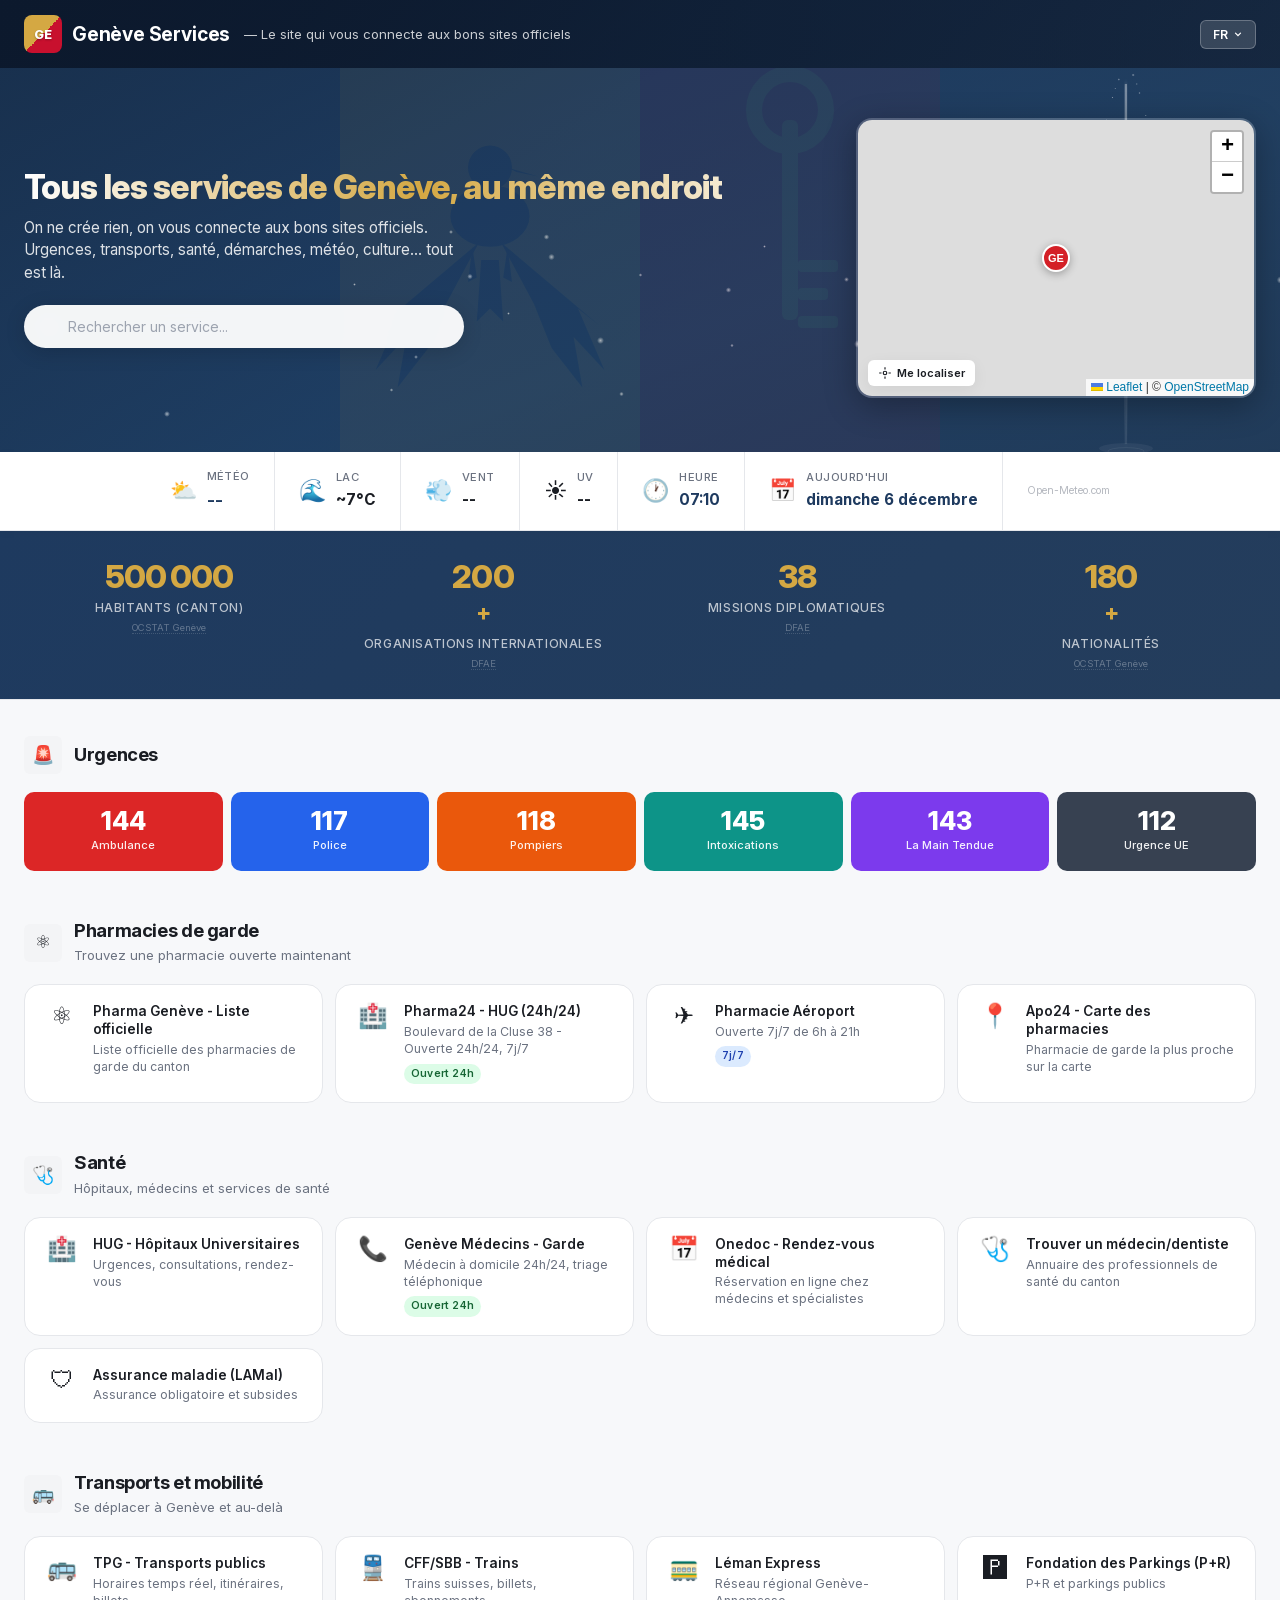
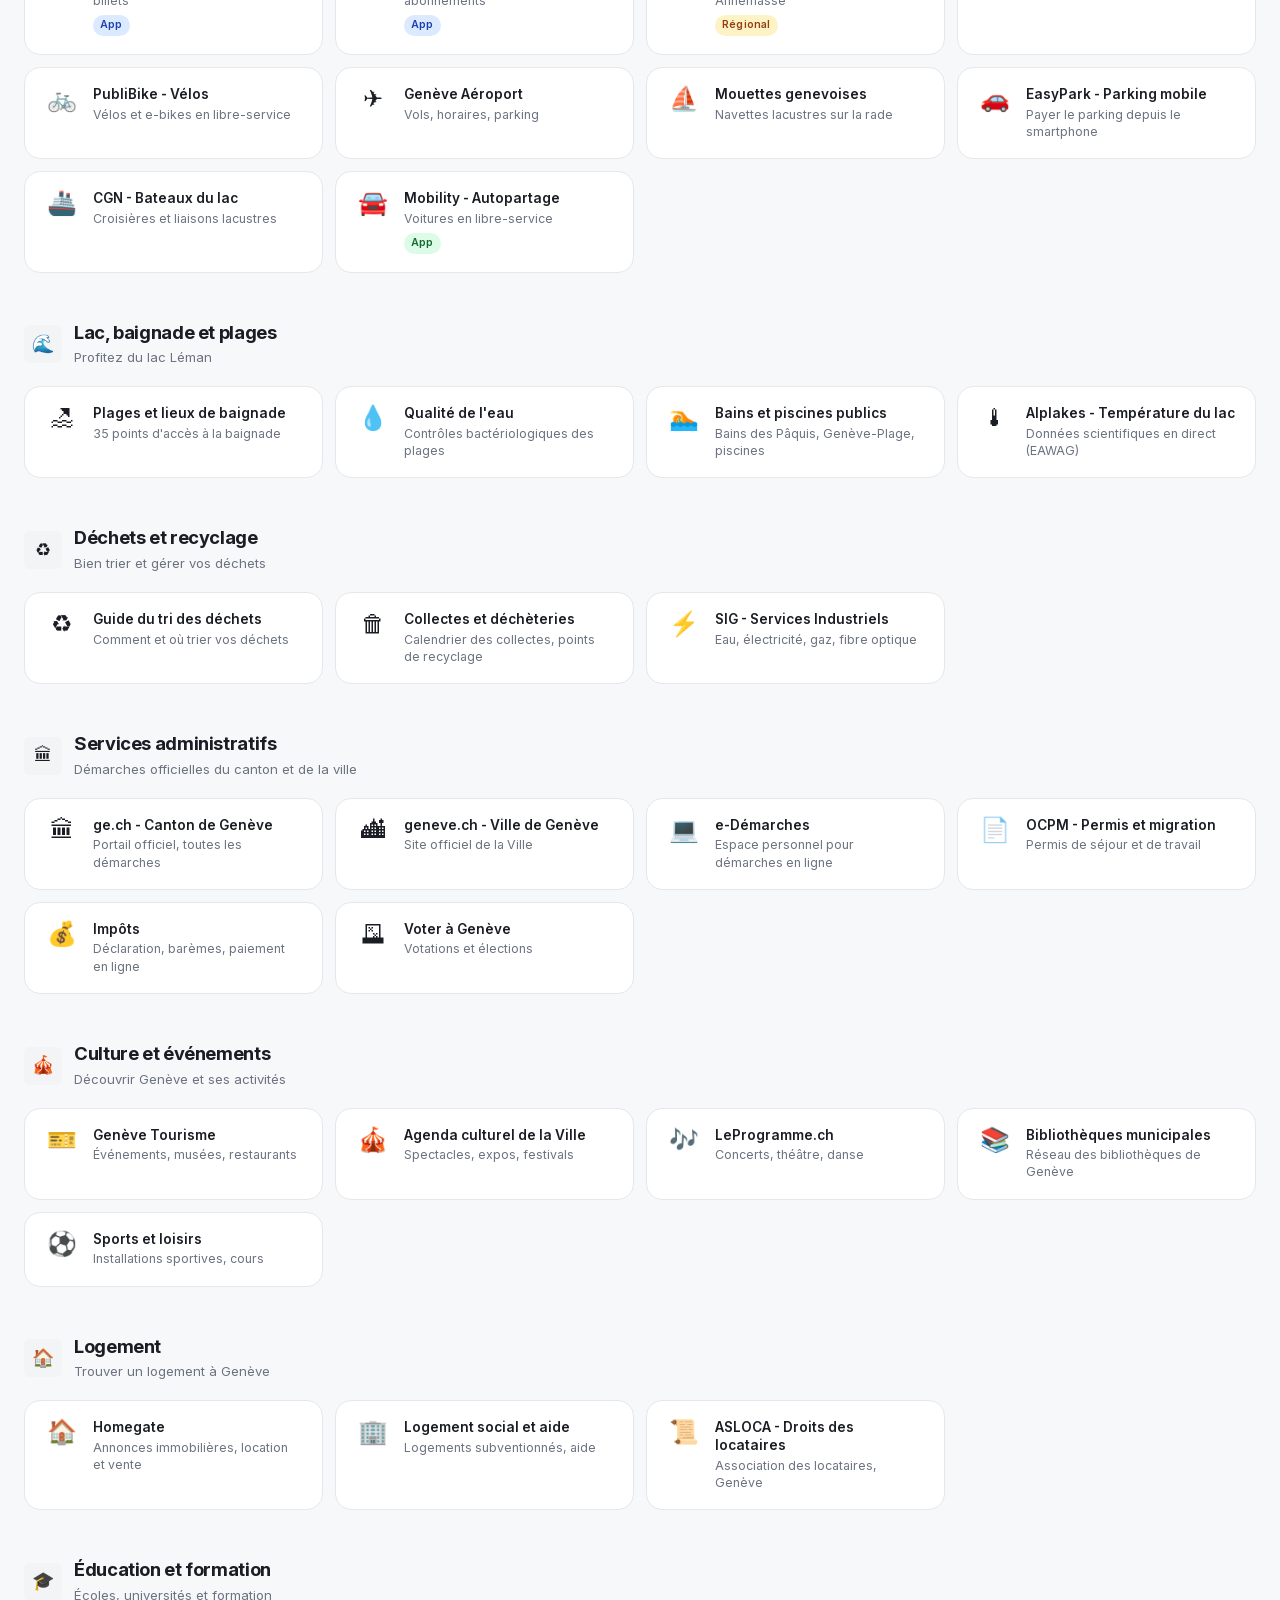
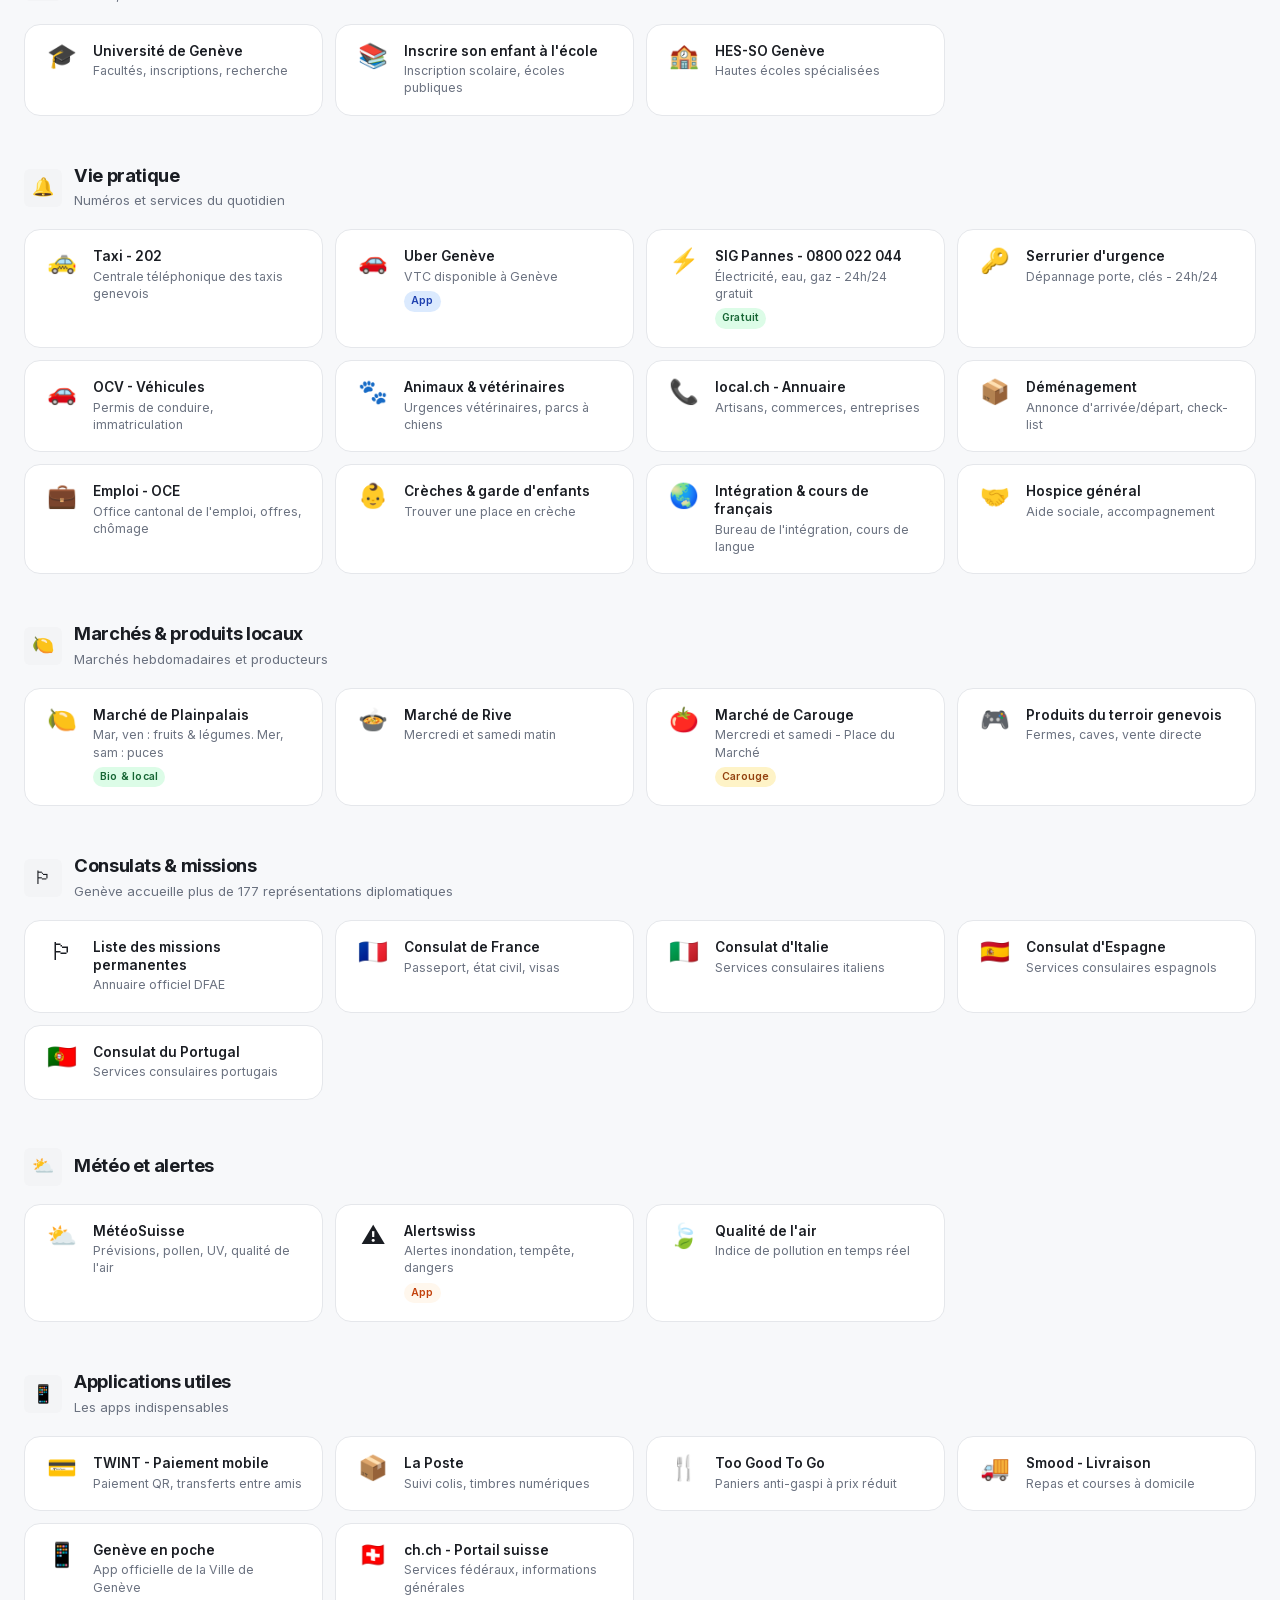
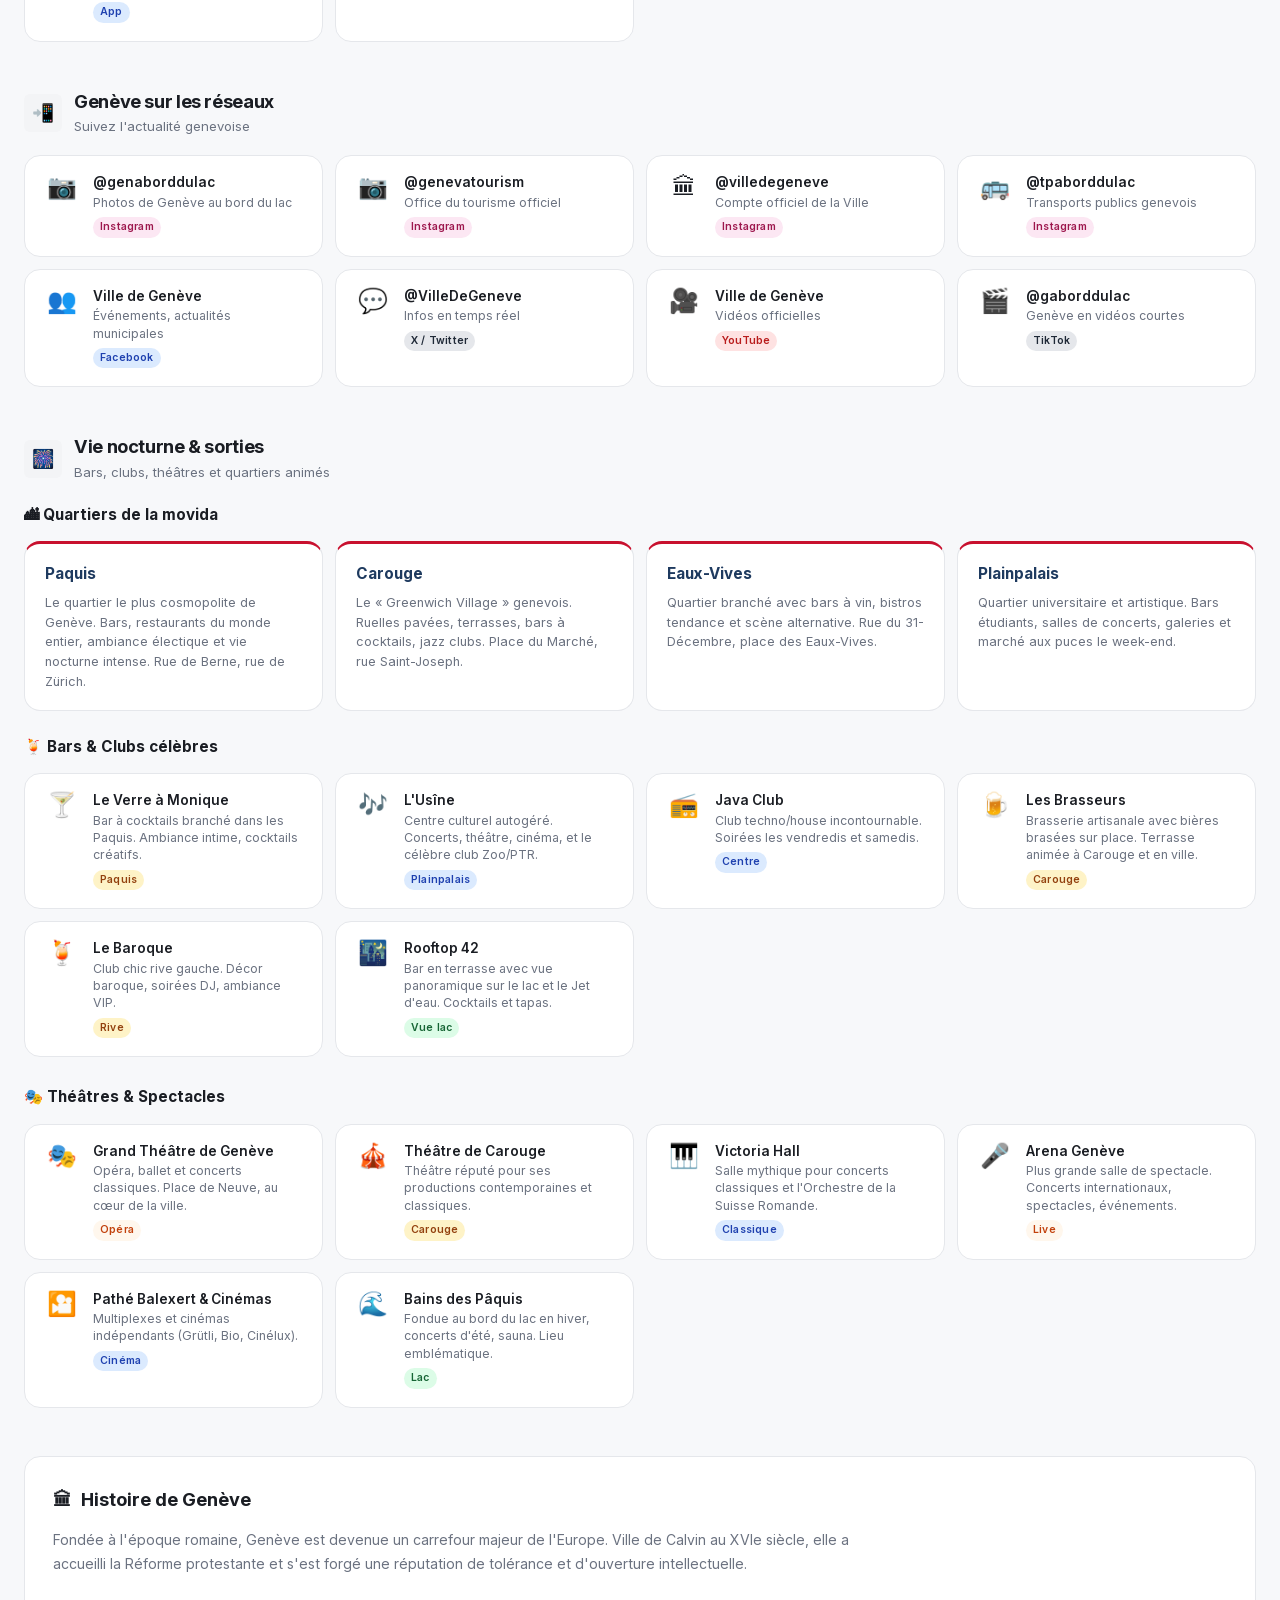
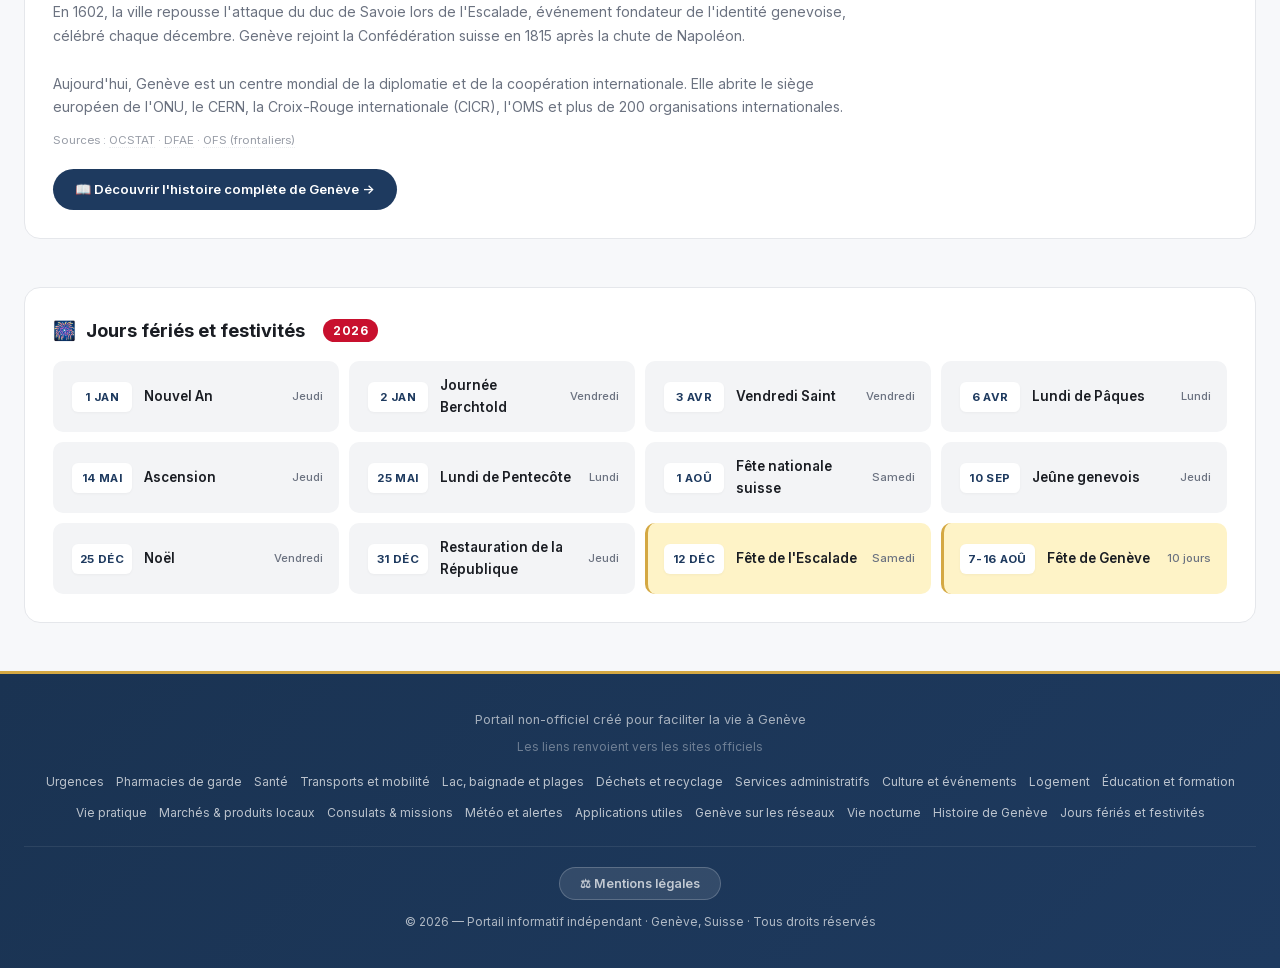
==== commit c2250dbf: "feat: add data source citations + animated Jet d'Eau SVG - Add source links (OCSTAT, DFAE, OFS) unde" ====
--- a/index.html
+++ b/index.html
@@ -69,6 +69,46 @@
         <div class="hero-photo"></div>
         <div class="hero-photo-overlay"></div>
         <div class="hero-particles" id="heroParticles"></div>
+        <!-- Animated Jet d'Eau SVG -->
+        <svg class="jet-deau-svg" viewBox="0 0 200 500" xmlns="http://www.w3.org/2000/svg" aria-hidden="true">
+            <defs>
+                <linearGradient id="jetGrad" x1="0" y1="1" x2="0" y2="0">
+                    <stop offset="0%" stop-color="rgba(255,255,255,0.05)"/>
+                    <stop offset="40%" stop-color="rgba(255,255,255,0.15)"/>
+                    <stop offset="100%" stop-color="rgba(255,255,255,0.3)"/>
+                </linearGradient>
+                <filter id="jetGlow">
+                    <feGaussianBlur stdDeviation="3" result="blur"/>
+                    <feMerge><feMergeNode in="blur"/><feMergeNode in="SourceGraphic"/></feMerge>
+                </filter>
+                <radialGradient id="dropGrad">
+                    <stop offset="0%" stop-color="rgba(255,255,255,0.6)"/>
+                    <stop offset="100%" stop-color="rgba(255,255,255,0)"/>
+                </radialGradient>
+            </defs>
+            <!-- Main water column -->
+            <path class="jet-column" d="M100,480 Q98,400 99,300 Q100,200 100,80" stroke="url(#jetGrad)" stroke-width="3" fill="none" filter="url(#jetGlow)"/>
+            <path class="jet-column jet-col-2" d="M100,480 Q102,390 101,280 Q100,180 100,80" stroke="url(#jetGrad)" stroke-width="2" fill="none" filter="url(#jetGlow)"/>
+            <!-- Spray at the top -->
+            <circle class="jet-drop jd1" cx="100" cy="60" r="2" fill="url(#dropGrad)"/>
+            <circle class="jet-drop jd2" cx="92" cy="75" r="1.5" fill="url(#dropGrad)"/>
+            <circle class="jet-drop jd3" cx="108" cy="70" r="1.8" fill="url(#dropGrad)"/>
+            <circle class="jet-drop jd4" cx="85" cy="95" r="1.2" fill="url(#dropGrad)"/>
+            <circle class="jet-drop jd5" cx="115" cy="90" r="1.4" fill="url(#dropGrad)"/>
+            <circle class="jet-drop jd6" cx="78" cy="120" r="1" fill="url(#dropGrad)"/>
+            <circle class="jet-drop jd7" cx="122" cy="115" r="1.1" fill="url(#dropGrad)"/>
+            <circle class="jet-drop jd8" cx="95" cy="50" r="1.3" fill="url(#dropGrad)"/>
+            <circle class="jet-drop jd9" cx="105" cy="55" r="1.6" fill="url(#dropGrad)"/>
+            <circle class="jet-drop jd10" cx="88" cy="85" r="1" fill="url(#dropGrad)"/>
+            <circle class="jet-drop jd11" cx="112" cy="80" r="1.2" fill="url(#dropGrad)"/>
+            <circle class="jet-drop jd12" cx="75" cy="140" r="0.8" fill="url(#dropGrad)"/>
+            <!-- Base splash -->
+            <ellipse class="jet-base" cx="100" cy="485" rx="30" ry="6" fill="rgba(255,255,255,0.08)"/>
+            <!-- Water surface ripples -->
+            <ellipse class="jet-ripple r1" cx="100" cy="488" rx="20" ry="4" fill="none" stroke="rgba(255,255,255,0.1)" stroke-width="0.5"/>
+            <ellipse class="jet-ripple r2" cx="100" cy="488" rx="20" ry="4" fill="none" stroke="rgba(255,255,255,0.08)" stroke-width="0.5"/>
+            <ellipse class="jet-ripple r3" cx="100" cy="488" rx="20" ry="4" fill="none" stroke="rgba(255,255,255,0.06)" stroke-width="0.5"/>
+        </svg>
     </div>
     <!-- Geneva Canton Flag: half eagle (gold side), half key (red side) -->
     <svg class="hero-flag-svg" viewBox="0 0 600 400" xmlns="http://www.w3.org/2000/svg" aria-hidden="true">
@@ -138,18 +178,22 @@
         <div class="stat-item">
             <span class="stat-number" data-target="500000">0</span>
             <span class="stat-label" data-i18n="statPop">Habitants (canton)</span>
+            <span class="stat-source"><a href="https://www.ge.ch/statistique/domaines/01/01_02/tableaux.asp" target="_blank" rel="noopener">OCSTAT Gen&egrave;ve</a></span>
         </div>
         <div class="stat-item">
             <span class="stat-number" data-target="200">0</span><span class="stat-plus">+</span>
             <span class="stat-label" data-i18n="statOrgs">Organisations internationales</span>
+            <span class="stat-source"><a href="https://www.eda.admin.ch/missions/mission-onu-geneve/fr/home/geneve-internationale/faits-et-chiffres.html" target="_blank" rel="noopener">DFAE</a></span>
         </div>
         <div class="stat-item">
             <span class="stat-number" data-target="38">0</span>
             <span class="stat-label" data-i18n="statMissions">Missions diplomatiques</span>
+            <span class="stat-source"><a href="https://www.eda.admin.ch/missions/mission-onu-geneve/fr/home/geneve-internationale/faits-et-chiffres.html" target="_blank" rel="noopener">DFAE</a></span>
         </div>
         <div class="stat-item">
             <span class="stat-number" data-target="180">0</span><span class="stat-plus">+</span>
             <span class="stat-label" data-i18n="statNat">Nationalit&eacute;s</span>
+            <span class="stat-source"><a href="https://www.ge.ch/statistique/domaines/01/01_03/tableaux.asp" target="_blank" rel="noopener">OCSTAT Gen&egrave;ve</a></span>
         </div>
     </div>
 </section>
@@ -462,6 +506,7 @@
             <p data-i18n="historyP2">Entr&eacute;e dans la Conf&eacute;d&eacute;ration suisse en 1815, Gen&egrave;ve est aujourd'hui le si&egrave;ge europ&eacute;en de l'ONU, du CICR, de l'OMS, du CERN et de plus de 40 organisations internationales. Le <strong>Jet d'eau</strong> (140m), embl&egrave;me de la ville, s'&eacute;l&egrave;ve sur le lac L&eacute;man depuis 1891.</p>
             <br>
             <p data-i18n="historyP3">Le canton compte environ <strong>500'000 habitants</strong> et accueille chaque jour <strong>112'000 travailleurs frontaliers</strong> de France voisine, faisant de Gen&egrave;ve l'une des villes les plus internationales au monde avec plus de 40% de r&eacute;sidents &eacute;trangers.</p>
+            <p class="data-sources">Sources&nbsp;: <a href="https://www.ge.ch/statistique/domaines/01/01_02/tableaux.asp" target="_blank" rel="noopener">OCSTAT</a> &middot; <a href="https://www.eda.admin.ch/missions/mission-onu-geneve/fr/home/geneve-internationale/faits-et-chiffres.html" target="_blank" rel="noopener">DFAE</a> &middot; <a href="https://www.bfs.admin.ch/bfs/fr/home/statistiques/travail-remuneration/activite-professionnelle-temps-travail/actifs-occupes/frontaliers.html" target="_blank" rel="noopener">OFS (frontaliers)</a></p>
         </div>
         <a href="histoire.html" class="history-link">&#128214; D&eacute;couvrir l'histoire compl&egrave;te de Gen&egrave;ve &rarr;</a>
     </div>
--- a/style.css
+++ b/style.css
@@ -236,6 +236,101 @@
     100% { transform: translate(var(--dx3, -10px), var(--dy3, -160px)) scale(0); opacity: 0; }
 }
 
+/* === Animated Jet d'Eau SVG === */
+.jet-deau-svg {
+    position: absolute;
+    right: 5%;
+    bottom: -10px;
+    width: 180px;
+    height: 450px;
+    z-index: 1;
+    opacity: 0.7;
+    pointer-events: none;
+}
+
+.jet-column {
+    animation: jetSway 4s ease-in-out infinite;
+    transform-origin: 100px 480px;
+}
+.jet-col-2 {
+    animation: jetSway 4s ease-in-out infinite reverse;
+    animation-delay: -1s;
+}
+
+@keyframes jetSway {
+    0%, 100% { transform: translateX(-1px) scaleY(1); }
+    25% { transform: translateX(1px) scaleY(1.02); }
+    50% { transform: translateX(1.5px) scaleY(0.98); }
+    75% { transform: translateX(-0.5px) scaleY(1.01); }
+}
+
+/* Spray drops floating upward and outward */
+.jet-drop {
+    animation: dropFloat 3s ease-out infinite;
+}
+.jd1  { animation-duration: 2.8s; animation-delay: 0s; }
+.jd2  { animation-duration: 3.2s; animation-delay: 0.3s; }
+.jd3  { animation-duration: 2.6s; animation-delay: 0.6s; }
+.jd4  { animation-duration: 3.5s; animation-delay: 0.1s; }
+.jd5  { animation-duration: 3.0s; animation-delay: 0.8s; }
+.jd6  { animation-duration: 3.8s; animation-delay: 0.4s; }
+.jd7  { animation-duration: 3.3s; animation-delay: 0.7s; }
+.jd8  { animation-duration: 2.5s; animation-delay: 0.2s; }
+.jd9  { animation-duration: 2.9s; animation-delay: 0.5s; }
+.jd10 { animation-duration: 3.1s; animation-delay: 0.9s; }
+.jd11 { animation-duration: 2.7s; animation-delay: 1.1s; }
+.jd12 { animation-duration: 3.6s; animation-delay: 0.15s; }
+
+@keyframes dropFloat {
+    0% { opacity: 0; transform: translate(0, 0) scale(0.5); }
+    15% { opacity: 0.8; transform: translate(var(--dx, 0), -10px) scale(1.2); }
+    50% { opacity: 0.5; transform: translate(calc(var(--dx, 0) * 2), -5px) scale(1); }
+    100% { opacity: 0; transform: translate(calc(var(--dx, 0) * 3), 40px) scale(0.3); }
+}
+.jd1  { --dx: -3px; }
+.jd2  { --dx: -8px; }
+.jd3  { --dx: 8px; }
+.jd4  { --dx: -15px; }
+.jd5  { --dx: 15px; }
+.jd6  { --dx: -22px; }
+.jd7  { --dx: 22px; }
+.jd8  { --dx: -5px; }
+.jd9  { --dx: 5px; }
+.jd10 { --dx: -12px; }
+.jd11 { --dx: 12px; }
+.jd12 { --dx: -25px; }
+
+/* Base splash pulsing */
+.jet-base {
+    animation: basePulse 2s ease-in-out infinite;
+}
+@keyframes basePulse {
+    0%, 100% { rx: 28; opacity: 0.6; }
+    50% { rx: 34; opacity: 0.9; }
+}
+
+/* Expanding water ripples */
+.jet-ripple {
+    animation: rippleExpand 3s ease-out infinite;
+}
+.r1 { animation-delay: 0s; }
+.r2 { animation-delay: 1s; }
+.r3 { animation-delay: 2s; }
+
+@keyframes rippleExpand {
+    0% { rx: 15; ry: 3; opacity: 0.15; }
+    100% { rx: 60; ry: 10; opacity: 0; }
+}
+
+@media (max-width: 768px) {
+    .jet-deau-svg {
+        width: 120px;
+        height: 300px;
+        right: 2%;
+        opacity: 0.5;
+    }
+}
+
 .hero-flag-svg {
     position: absolute;
     top: 50%;
@@ -438,6 +533,38 @@
     font-weight: 500;
     text-transform: uppercase;
     letter-spacing: 0.05em;
+}
+
+.stat-source {
+    display: block;
+    font-size: 0.6rem;
+    margin-top: 3px;
+    opacity: 0.5;
+}
+.stat-source a {
+    color: rgba(255,255,255,0.6);
+    text-decoration: none;
+    border-bottom: 1px dotted rgba(255,255,255,0.3);
+}
+.stat-source a:hover {
+    opacity: 1;
+    border-bottom-style: solid;
+}
+
+.data-sources {
+    margin-top: 12px;
+    font-size: 0.72rem;
+    color: var(--c-muted);
+    opacity: 0.7;
+}
+.data-sources a {
+    color: var(--c-muted);
+    text-decoration: none;
+    border-bottom: 1px dotted var(--c-border);
+}
+.data-sources a:hover {
+    color: var(--c-primary);
+    border-bottom-color: var(--c-primary);
 }
 
 @media (max-width: 768px) {
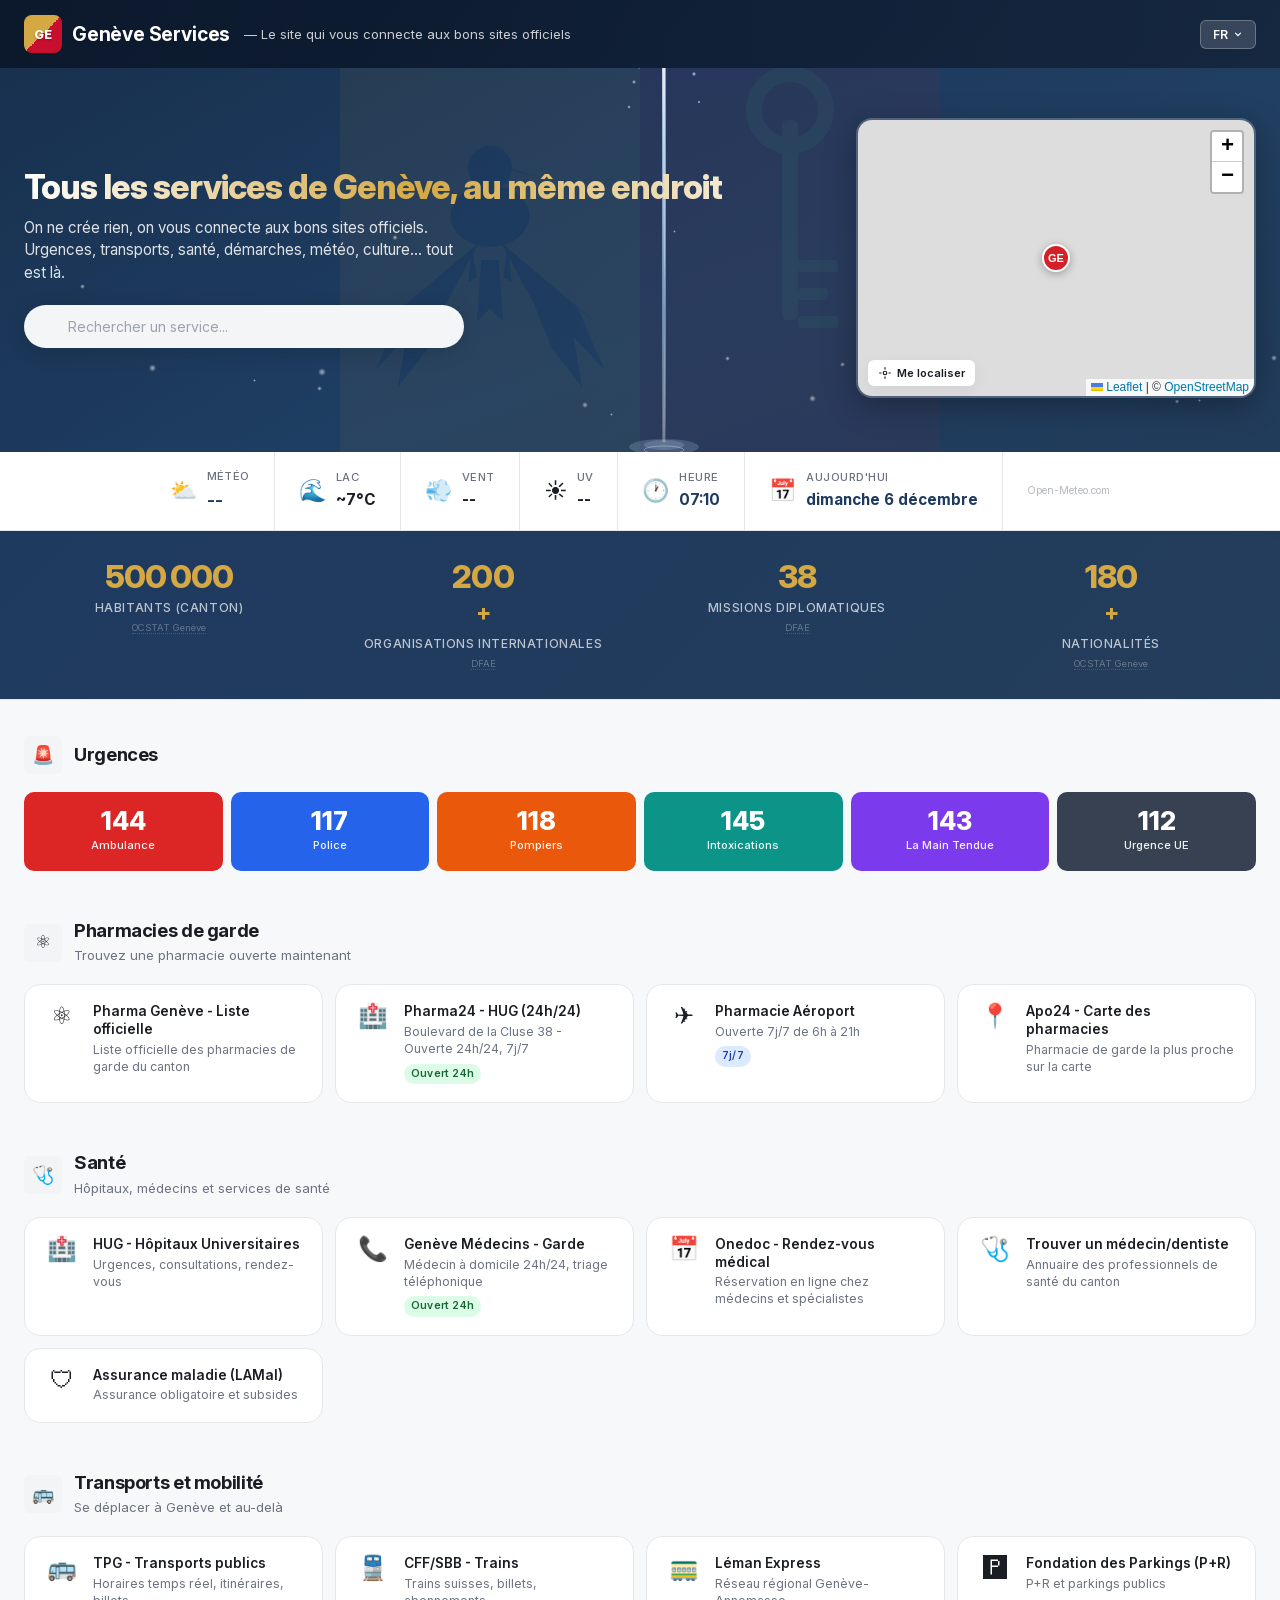
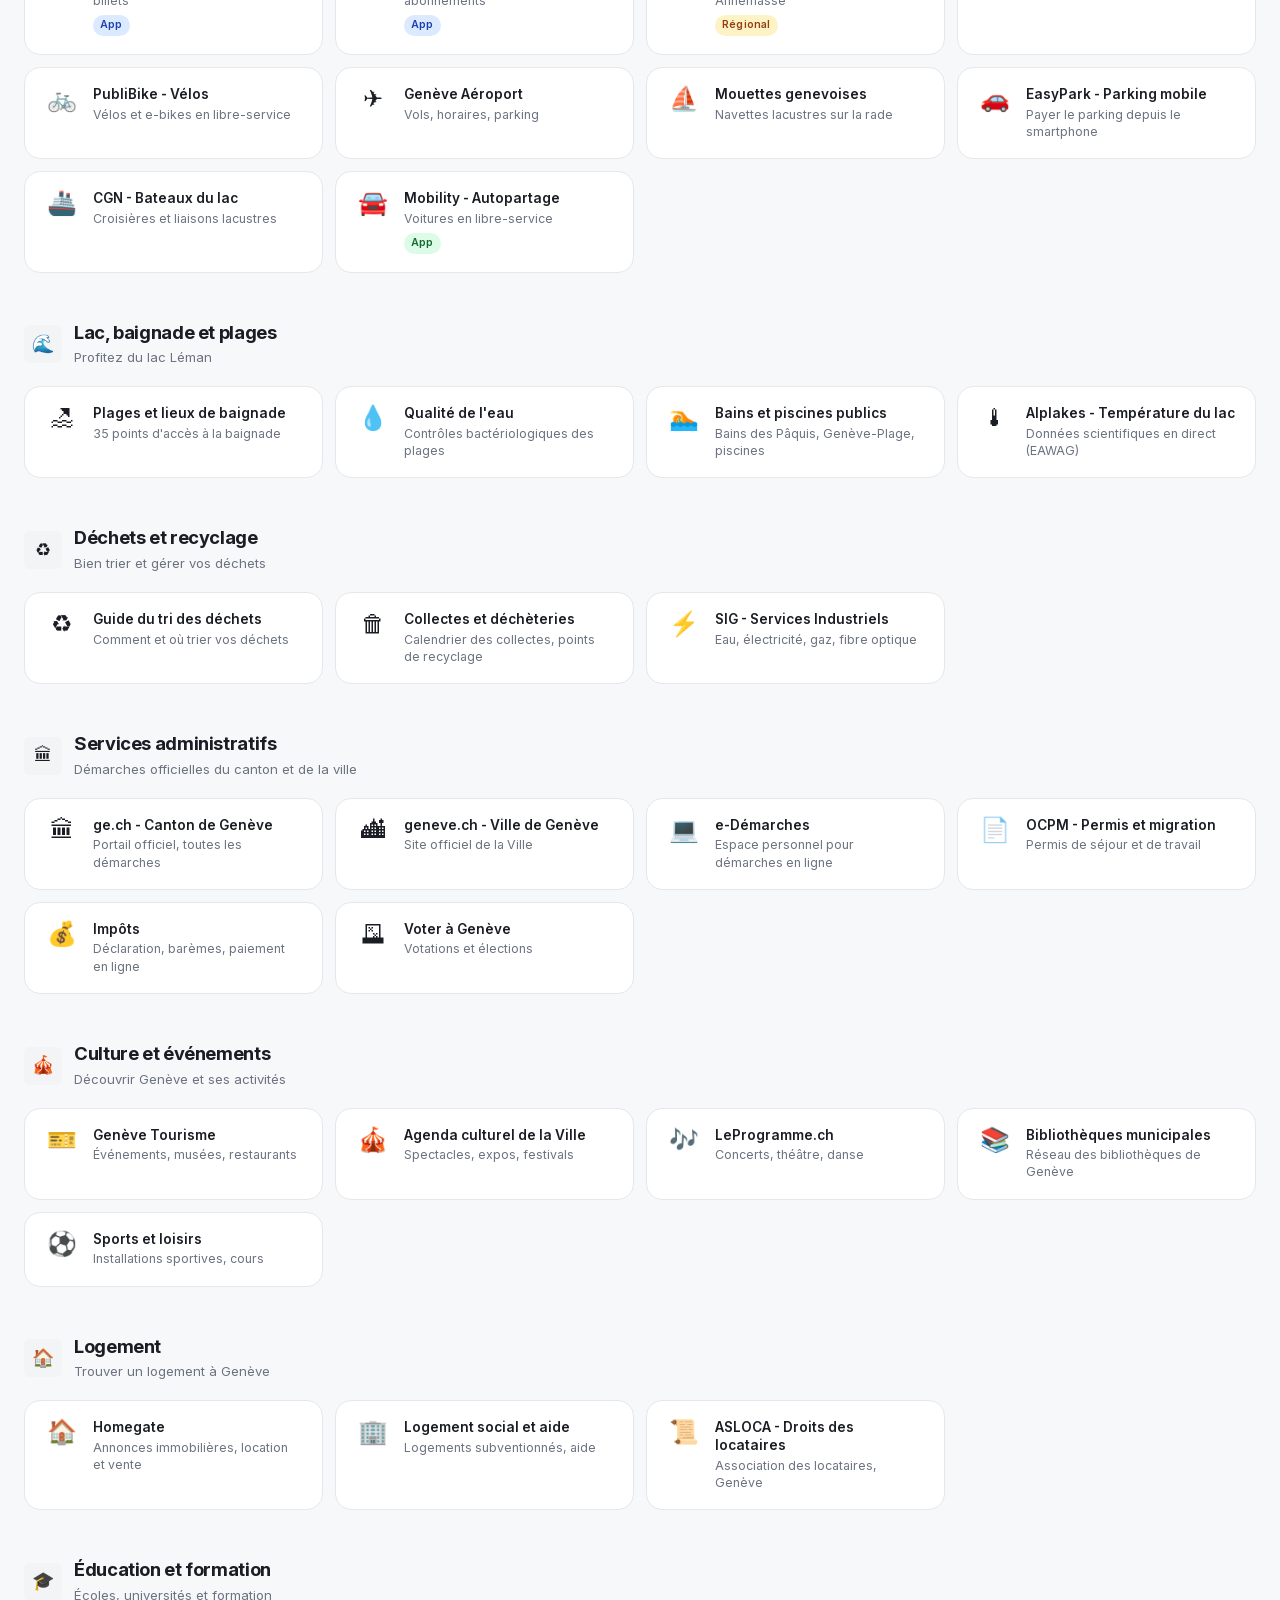
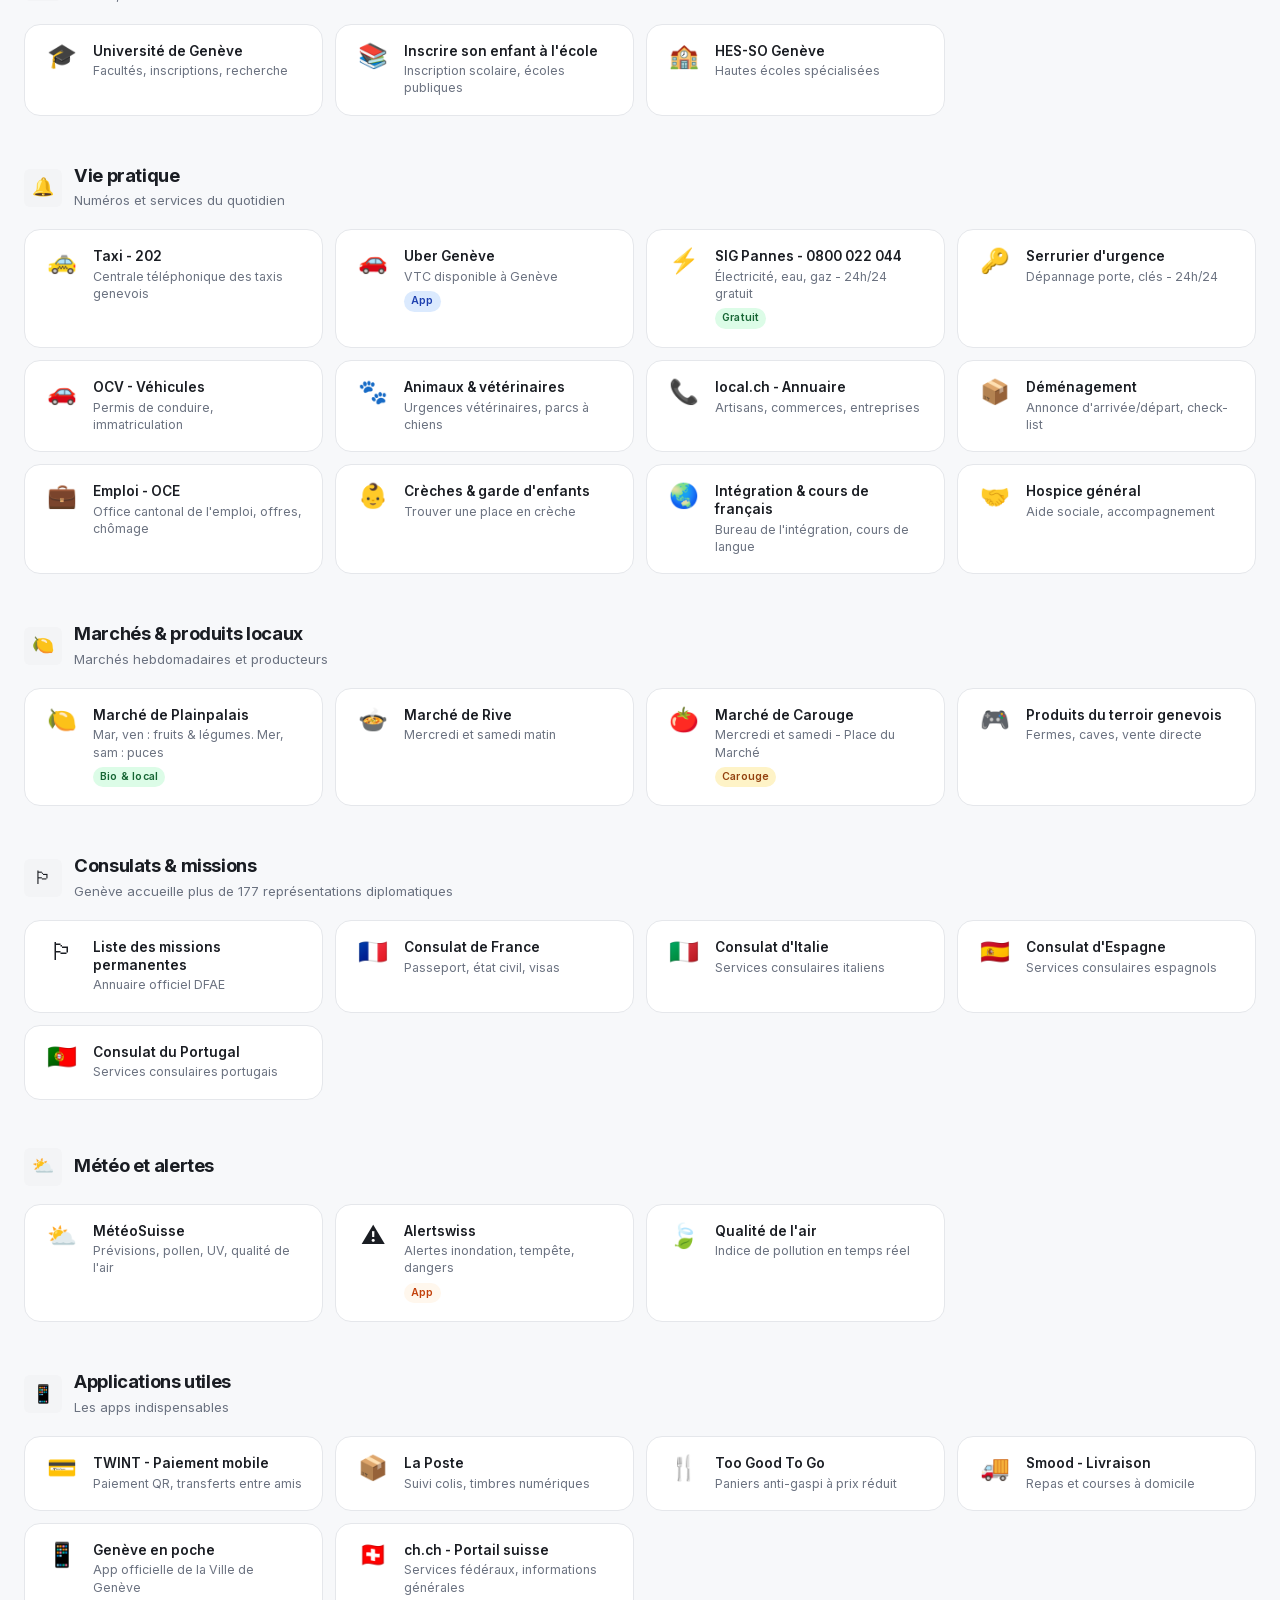
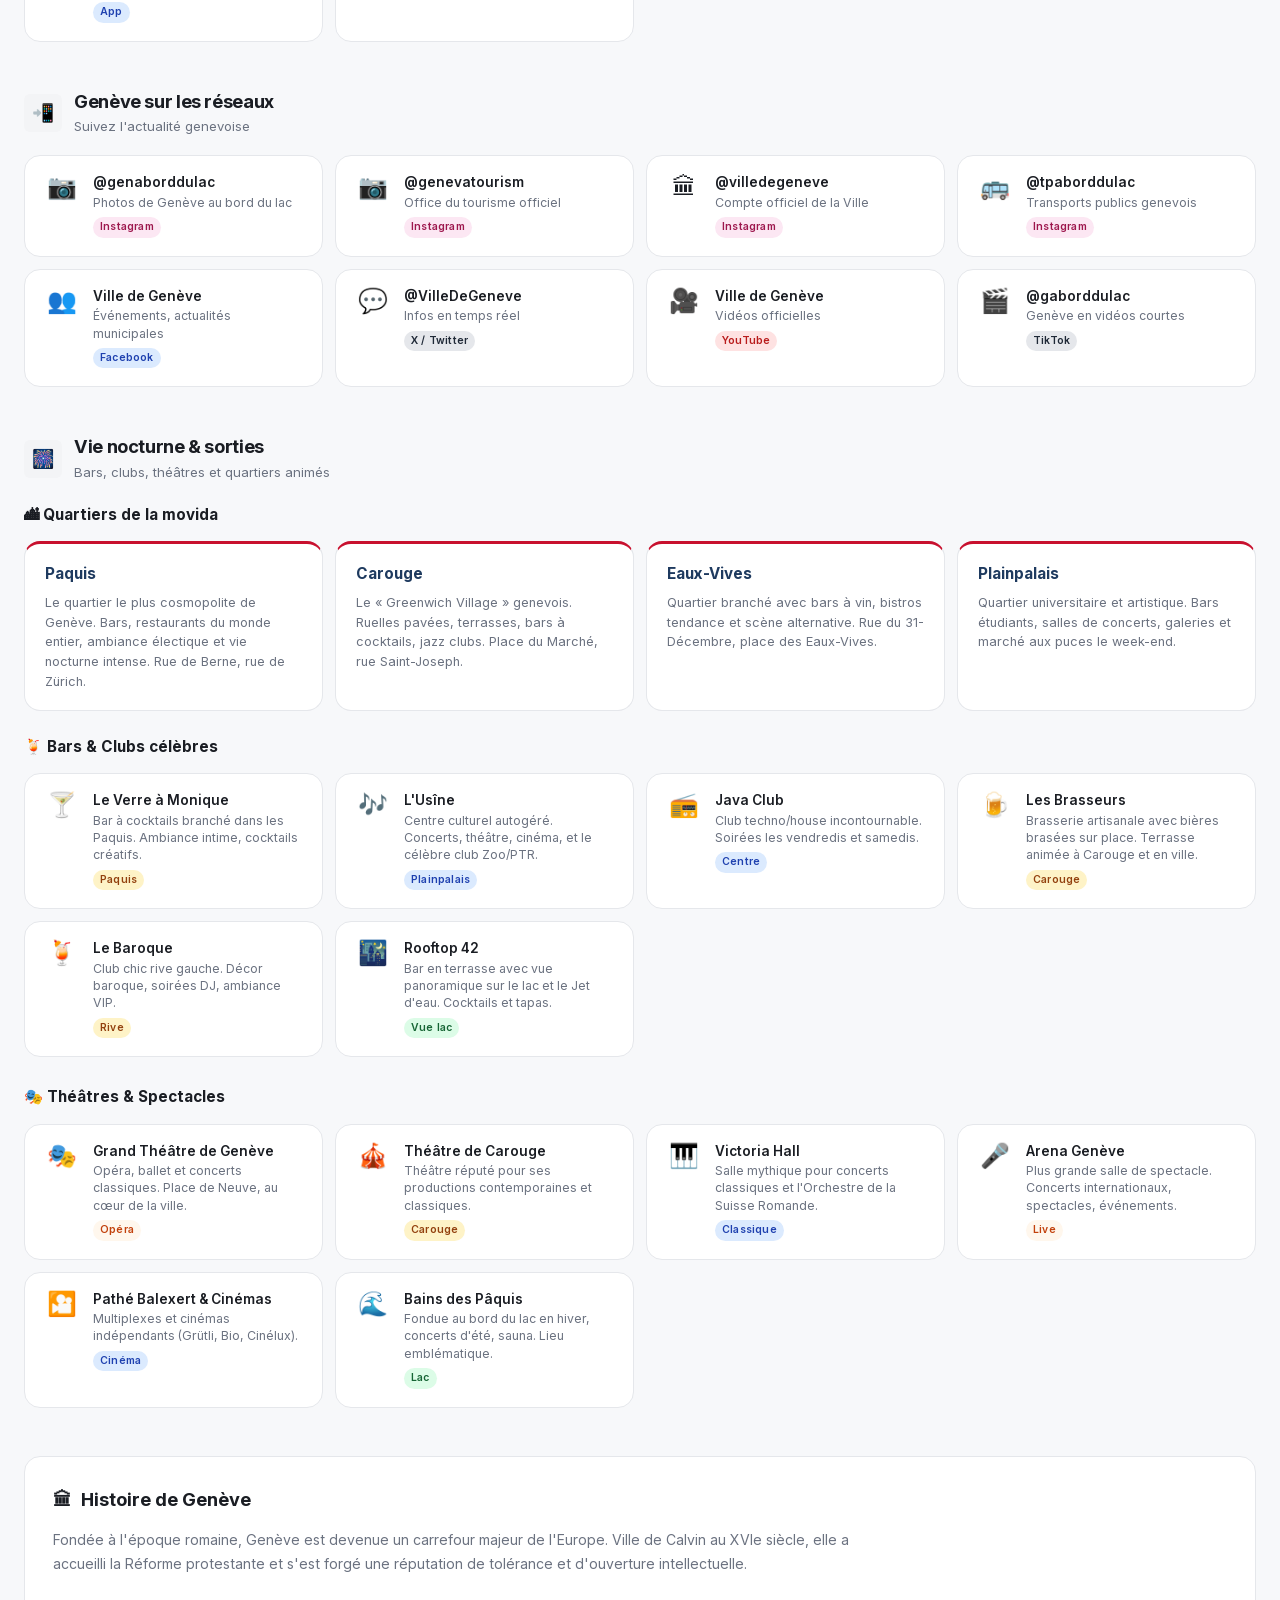
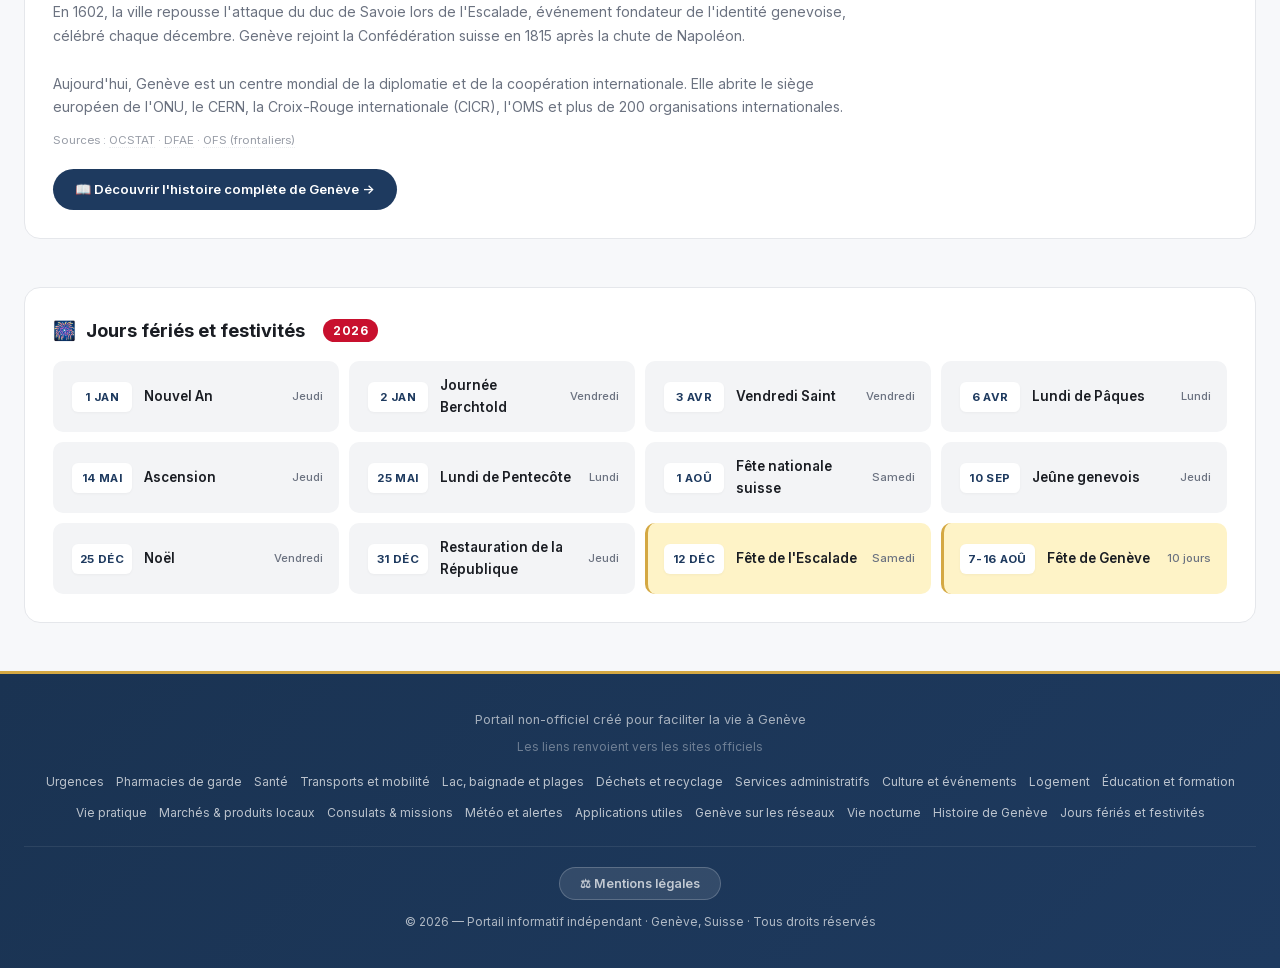
==== commit 0bf28563: "fix: make Jet d'Eau SVG animation much more visible - Increase size (260px wide), full opacity, cent" ====
--- a/index.html
+++ b/index.html
@@ -73,41 +73,49 @@
         <svg class="jet-deau-svg" viewBox="0 0 200 500" xmlns="http://www.w3.org/2000/svg" aria-hidden="true">
             <defs>
                 <linearGradient id="jetGrad" x1="0" y1="1" x2="0" y2="0">
-                    <stop offset="0%" stop-color="rgba(255,255,255,0.05)"/>
-                    <stop offset="40%" stop-color="rgba(255,255,255,0.15)"/>
-                    <stop offset="100%" stop-color="rgba(255,255,255,0.3)"/>
+                    <stop offset="0%" stop-color="rgba(255,255,255,0.15)"/>
+                    <stop offset="30%" stop-color="rgba(180,220,255,0.4)"/>
+                    <stop offset="70%" stop-color="rgba(200,230,255,0.6)"/>
+                    <stop offset="100%" stop-color="rgba(255,255,255,0.8)"/>
                 </linearGradient>
                 <filter id="jetGlow">
-                    <feGaussianBlur stdDeviation="3" result="blur"/>
+                    <feGaussianBlur stdDeviation="4" result="blur"/>
                     <feMerge><feMergeNode in="blur"/><feMergeNode in="SourceGraphic"/></feMerge>
                 </filter>
                 <radialGradient id="dropGrad">
-                    <stop offset="0%" stop-color="rgba(255,255,255,0.6)"/>
+                    <stop offset="0%" stop-color="rgba(200,230,255,0.9)"/>
+                    <stop offset="60%" stop-color="rgba(180,220,255,0.4)"/>
                     <stop offset="100%" stop-color="rgba(255,255,255,0)"/>
                 </radialGradient>
             </defs>
             <!-- Main water column -->
-            <path class="jet-column" d="M100,480 Q98,400 99,300 Q100,200 100,80" stroke="url(#jetGrad)" stroke-width="3" fill="none" filter="url(#jetGlow)"/>
-            <path class="jet-column jet-col-2" d="M100,480 Q102,390 101,280 Q100,180 100,80" stroke="url(#jetGrad)" stroke-width="2" fill="none" filter="url(#jetGlow)"/>
+            <path class="jet-column" d="M100,480 Q97,380 99,280 Q100,180 100,60" stroke="url(#jetGrad)" stroke-width="4.5" fill="none" filter="url(#jetGlow)"/>
+            <path class="jet-column jet-col-2" d="M100,480 Q103,370 101,260 Q100,160 100,60" stroke="url(#jetGrad)" stroke-width="3" fill="none" filter="url(#jetGlow)"/>
+            <path class="jet-column" d="M100,480 Q100,380 100,270 Q100,170 100,60" stroke="rgba(255,255,255,0.15)" stroke-width="8" fill="none" filter="url(#jetGlow)"/>
             <!-- Spray at the top -->
-            <circle class="jet-drop jd1" cx="100" cy="60" r="2" fill="url(#dropGrad)"/>
-            <circle class="jet-drop jd2" cx="92" cy="75" r="1.5" fill="url(#dropGrad)"/>
-            <circle class="jet-drop jd3" cx="108" cy="70" r="1.8" fill="url(#dropGrad)"/>
-            <circle class="jet-drop jd4" cx="85" cy="95" r="1.2" fill="url(#dropGrad)"/>
-            <circle class="jet-drop jd5" cx="115" cy="90" r="1.4" fill="url(#dropGrad)"/>
-            <circle class="jet-drop jd6" cx="78" cy="120" r="1" fill="url(#dropGrad)"/>
-            <circle class="jet-drop jd7" cx="122" cy="115" r="1.1" fill="url(#dropGrad)"/>
-            <circle class="jet-drop jd8" cx="95" cy="50" r="1.3" fill="url(#dropGrad)"/>
-            <circle class="jet-drop jd9" cx="105" cy="55" r="1.6" fill="url(#dropGrad)"/>
-            <circle class="jet-drop jd10" cx="88" cy="85" r="1" fill="url(#dropGrad)"/>
-            <circle class="jet-drop jd11" cx="112" cy="80" r="1.2" fill="url(#dropGrad)"/>
-            <circle class="jet-drop jd12" cx="75" cy="140" r="0.8" fill="url(#dropGrad)"/>
+            <circle class="jet-drop jd1" cx="100" cy="45" r="3.5" fill="url(#dropGrad)"/>
+            <circle class="jet-drop jd2" cx="90" cy="65" r="3" fill="url(#dropGrad)"/>
+            <circle class="jet-drop jd3" cx="110" cy="58" r="3.2" fill="url(#dropGrad)"/>
+            <circle class="jet-drop jd4" cx="80" cy="90" r="2.5" fill="url(#dropGrad)"/>
+            <circle class="jet-drop jd5" cx="120" cy="82" r="2.8" fill="url(#dropGrad)"/>
+            <circle class="jet-drop jd6" cx="70" cy="120" r="2" fill="url(#dropGrad)"/>
+            <circle class="jet-drop jd7" cx="130" cy="112" r="2.2" fill="url(#dropGrad)"/>
+            <circle class="jet-drop jd8" cx="95" cy="35" r="2.8" fill="url(#dropGrad)"/>
+            <circle class="jet-drop jd9" cx="106" cy="40" r="3" fill="url(#dropGrad)"/>
+            <circle class="jet-drop jd10" cx="85" cy="78" r="2.2" fill="url(#dropGrad)"/>
+            <circle class="jet-drop jd11" cx="115" cy="72" r="2.5" fill="url(#dropGrad)"/>
+            <circle class="jet-drop jd12" cx="65" cy="145" r="1.8" fill="url(#dropGrad)"/>
+            <circle class="jet-drop jd1" cx="135" cy="140" r="1.6" fill="url(#dropGrad)"/>
+            <circle class="jet-drop jd3" cx="75" cy="105" r="2" fill="url(#dropGrad)"/>
+            <circle class="jet-drop jd5" cx="125" cy="98" r="2.3" fill="url(#dropGrad)"/>
+            <circle class="jet-drop jd8" cx="100" cy="28" r="2" fill="url(#dropGrad)"/>
             <!-- Base splash -->
-            <ellipse class="jet-base" cx="100" cy="485" rx="30" ry="6" fill="rgba(255,255,255,0.08)"/>
+            <ellipse class="jet-base" cx="100" cy="485" rx="35" ry="8" fill="rgba(180,220,255,0.2)"/>
+            <ellipse class="jet-base" cx="100" cy="483" rx="20" ry="5" fill="rgba(255,255,255,0.15)"/>
             <!-- Water surface ripples -->
-            <ellipse class="jet-ripple r1" cx="100" cy="488" rx="20" ry="4" fill="none" stroke="rgba(255,255,255,0.1)" stroke-width="0.5"/>
-            <ellipse class="jet-ripple r2" cx="100" cy="488" rx="20" ry="4" fill="none" stroke="rgba(255,255,255,0.08)" stroke-width="0.5"/>
-            <ellipse class="jet-ripple r3" cx="100" cy="488" rx="20" ry="4" fill="none" stroke="rgba(255,255,255,0.06)" stroke-width="0.5"/>
+            <ellipse class="jet-ripple r1" cx="100" cy="488" rx="20" ry="4" fill="none" stroke="rgba(180,220,255,0.25)" stroke-width="1"/>
+            <ellipse class="jet-ripple r2" cx="100" cy="488" rx="20" ry="4" fill="none" stroke="rgba(180,220,255,0.2)" stroke-width="0.8"/>
+            <ellipse class="jet-ripple r3" cx="100" cy="488" rx="20" ry="4" fill="none" stroke="rgba(180,220,255,0.15)" stroke-width="0.6"/>
         </svg>
     </div>
     <!-- Geneva Canton Flag: half eagle (gold side), half key (red side) -->
--- a/style.css
+++ b/style.css
@@ -239,12 +239,12 @@
 /* === Animated Jet d'Eau SVG === */
 .jet-deau-svg {
     position: absolute;
-    right: 5%;
+    right: 38%;
     bottom: -10px;
-    width: 180px;
-    height: 450px;
+    width: 260px;
+    height: 500px;
     z-index: 1;
-    opacity: 0.7;
+    opacity: 1;
     pointer-events: none;
 }
 
@@ -324,10 +324,10 @@
 
 @media (max-width: 768px) {
     .jet-deau-svg {
-        width: 120px;
-        height: 300px;
-        right: 2%;
-        opacity: 0.5;
+        width: 160px;
+        height: 380px;
+        right: 10%;
+        opacity: 0.8;
     }
 }
 
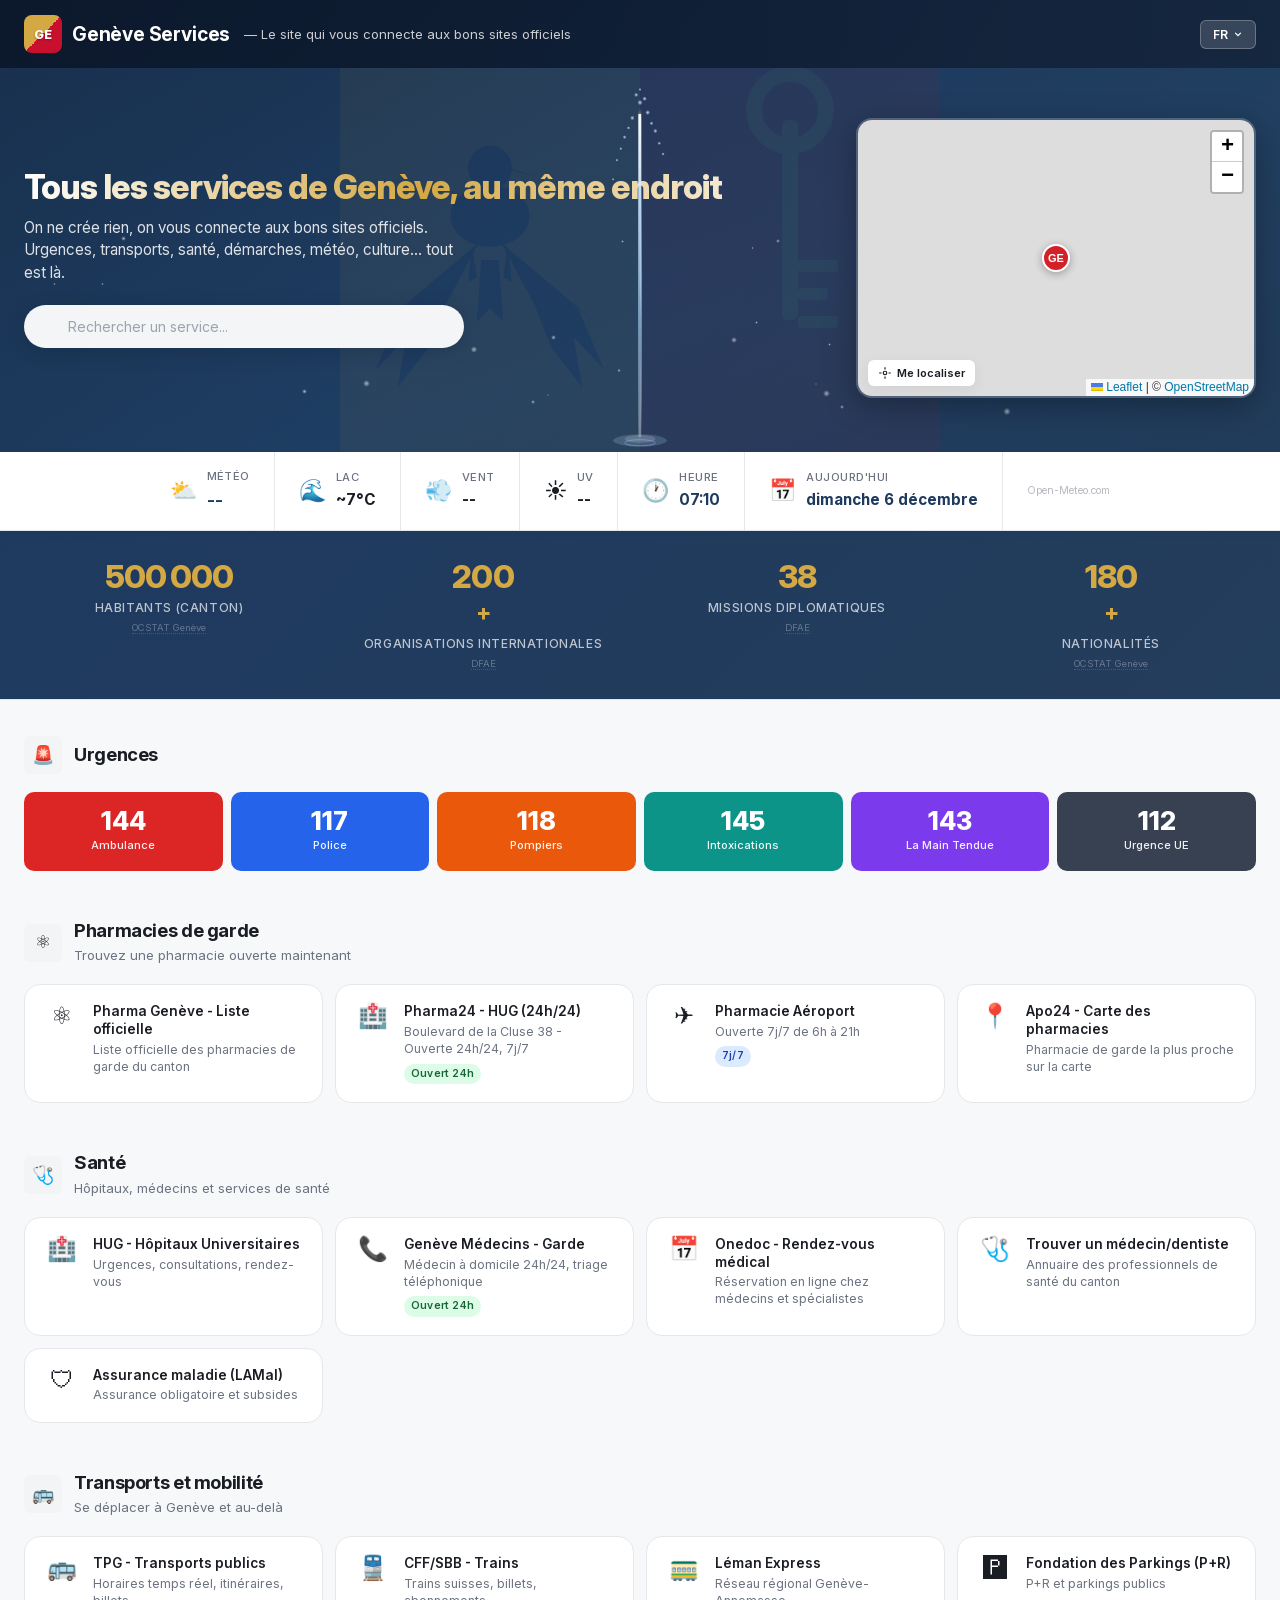
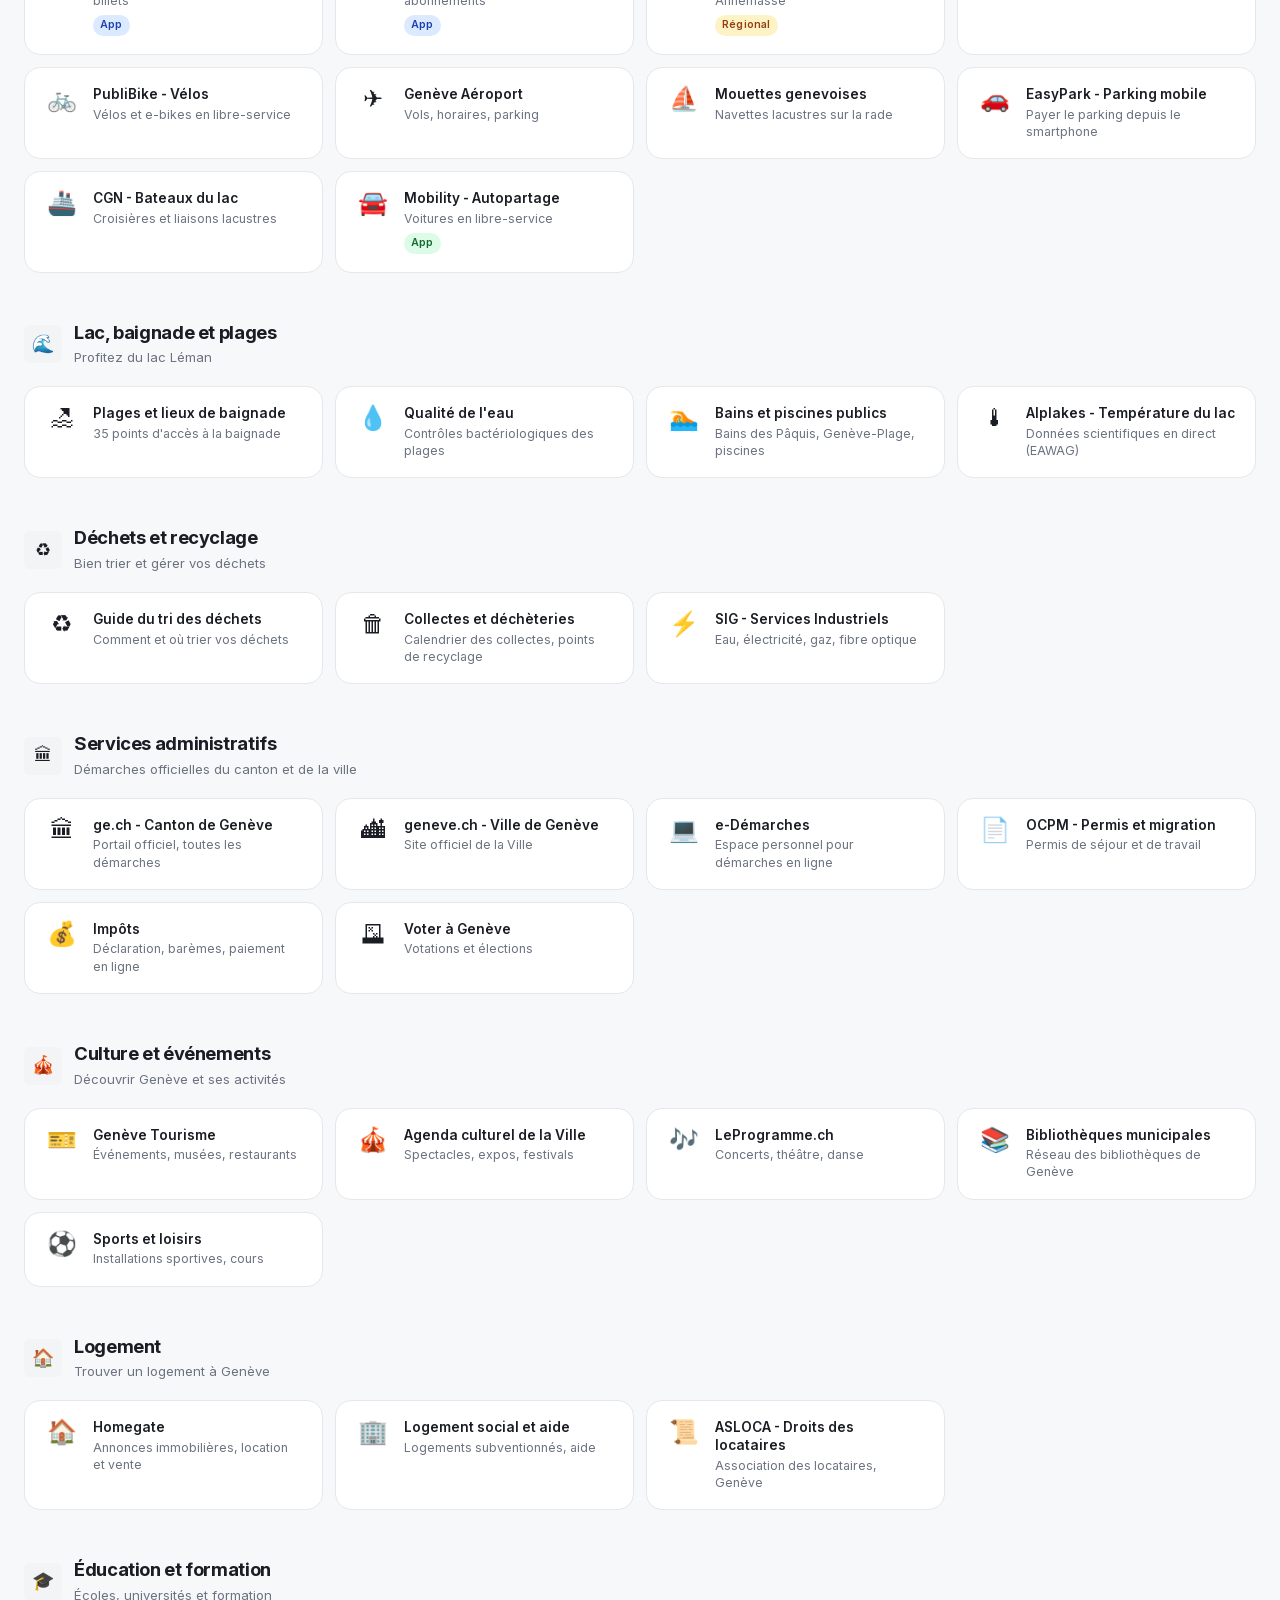
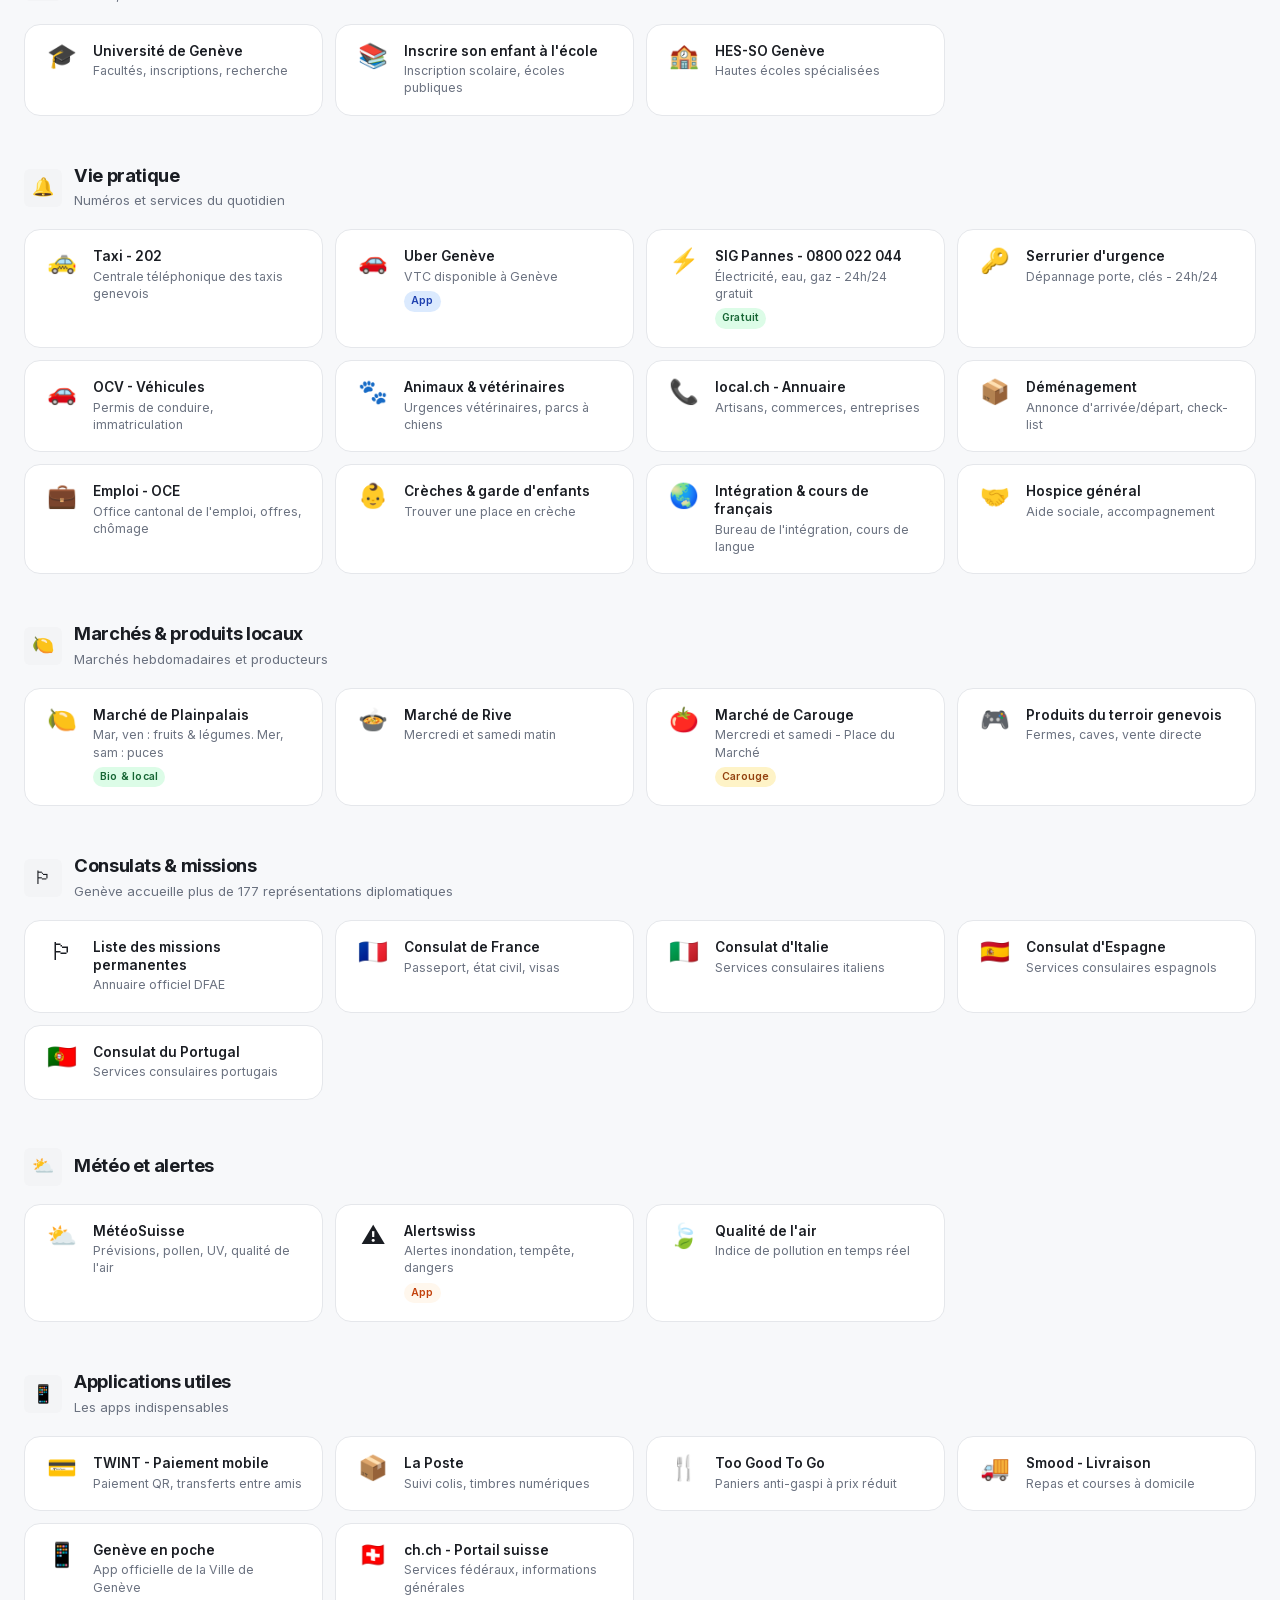
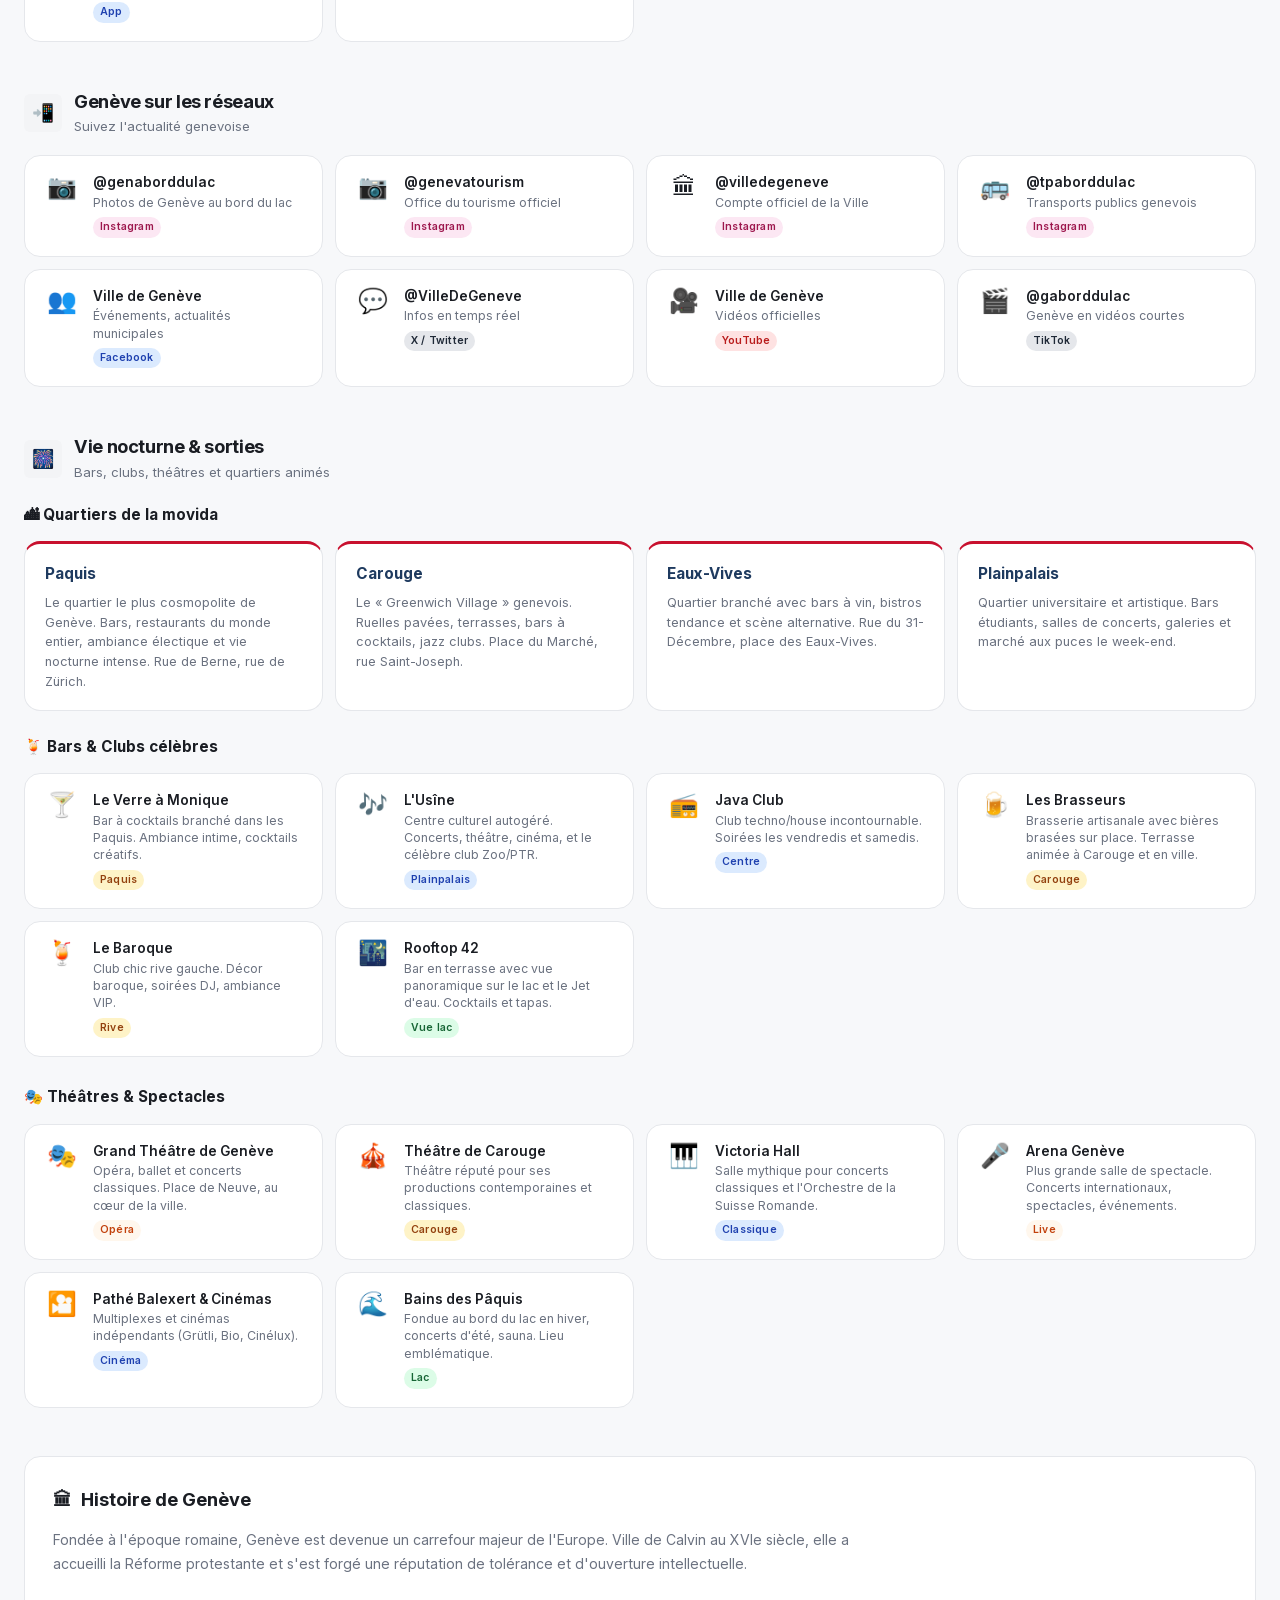
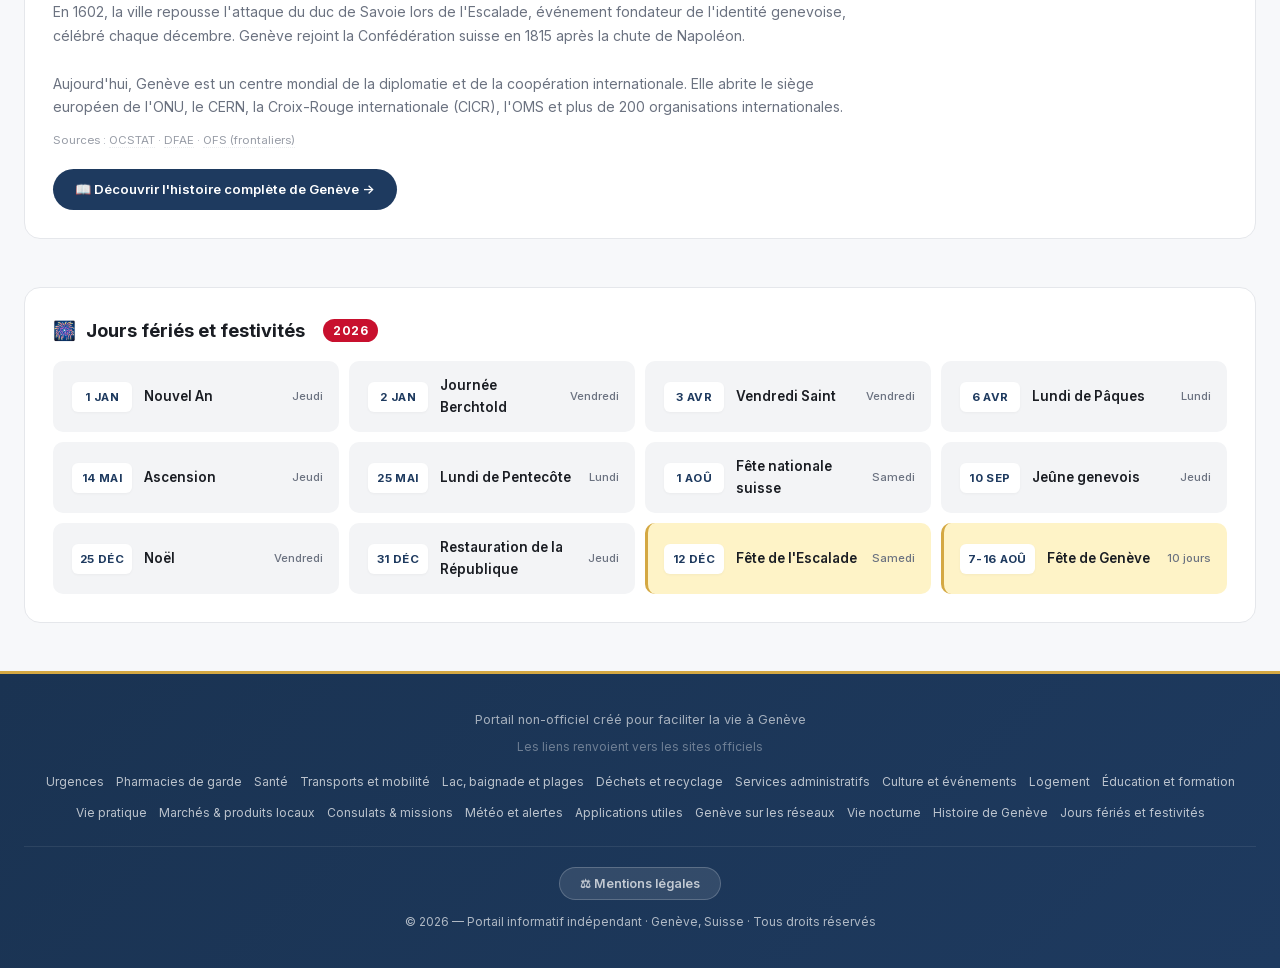
==== commit a3f6ca1b: "fix: move Jet d'Eau SVG out of hero-bg so it is actually visible The SVG was inside .hero-bg which h" ====
--- a/index.html
+++ b/index.html
@@ -69,8 +69,9 @@
         <div class="hero-photo"></div>
         <div class="hero-photo-overlay"></div>
         <div class="hero-particles" id="heroParticles"></div>
-        <!-- Animated Jet d'Eau SVG -->
-        <svg class="jet-deau-svg" viewBox="0 0 200 500" xmlns="http://www.w3.org/2000/svg" aria-hidden="true">
+    </div>
+    <!-- Animated Jet d'Eau SVG - outside hero-bg so it's visible -->
+    <svg class="jet-deau-svg" viewBox="0 0 200 500" xmlns="http://www.w3.org/2000/svg" aria-hidden="true">
             <defs>
                 <linearGradient id="jetGrad" x1="0" y1="1" x2="0" y2="0">
                     <stop offset="0%" stop-color="rgba(255,255,255,0.15)"/>
@@ -117,7 +118,6 @@
             <ellipse class="jet-ripple r2" cx="100" cy="488" rx="20" ry="4" fill="none" stroke="rgba(180,220,255,0.2)" stroke-width="0.8"/>
             <ellipse class="jet-ripple r3" cx="100" cy="488" rx="20" ry="4" fill="none" stroke="rgba(180,220,255,0.15)" stroke-width="0.6"/>
         </svg>
-    </div>
     <!-- Geneva Canton Flag: half eagle (gold side), half key (red side) -->
     <svg class="hero-flag-svg" viewBox="0 0 600 400" xmlns="http://www.w3.org/2000/svg" aria-hidden="true">
         <!-- Shield shape -->
--- a/style.css
+++ b/style.css
@@ -239,11 +239,12 @@
 /* === Animated Jet d'Eau SVG === */
 .jet-deau-svg {
     position: absolute;
-    right: 38%;
-    bottom: -10px;
-    width: 260px;
-    height: 500px;
-    z-index: 1;
+    left: 50%;
+    transform: translateX(-50%);
+    bottom: 0;
+    width: 300px;
+    height: 100%;
+    z-index: 3;
     opacity: 1;
     pointer-events: none;
 }
@@ -325,8 +326,9 @@
 @media (max-width: 768px) {
     .jet-deau-svg {
         width: 160px;
-        height: 380px;
-        right: 10%;
+        height: 100%;
+        left: 50%;
+        transform: translateX(-50%);
         opacity: 0.8;
     }
 }
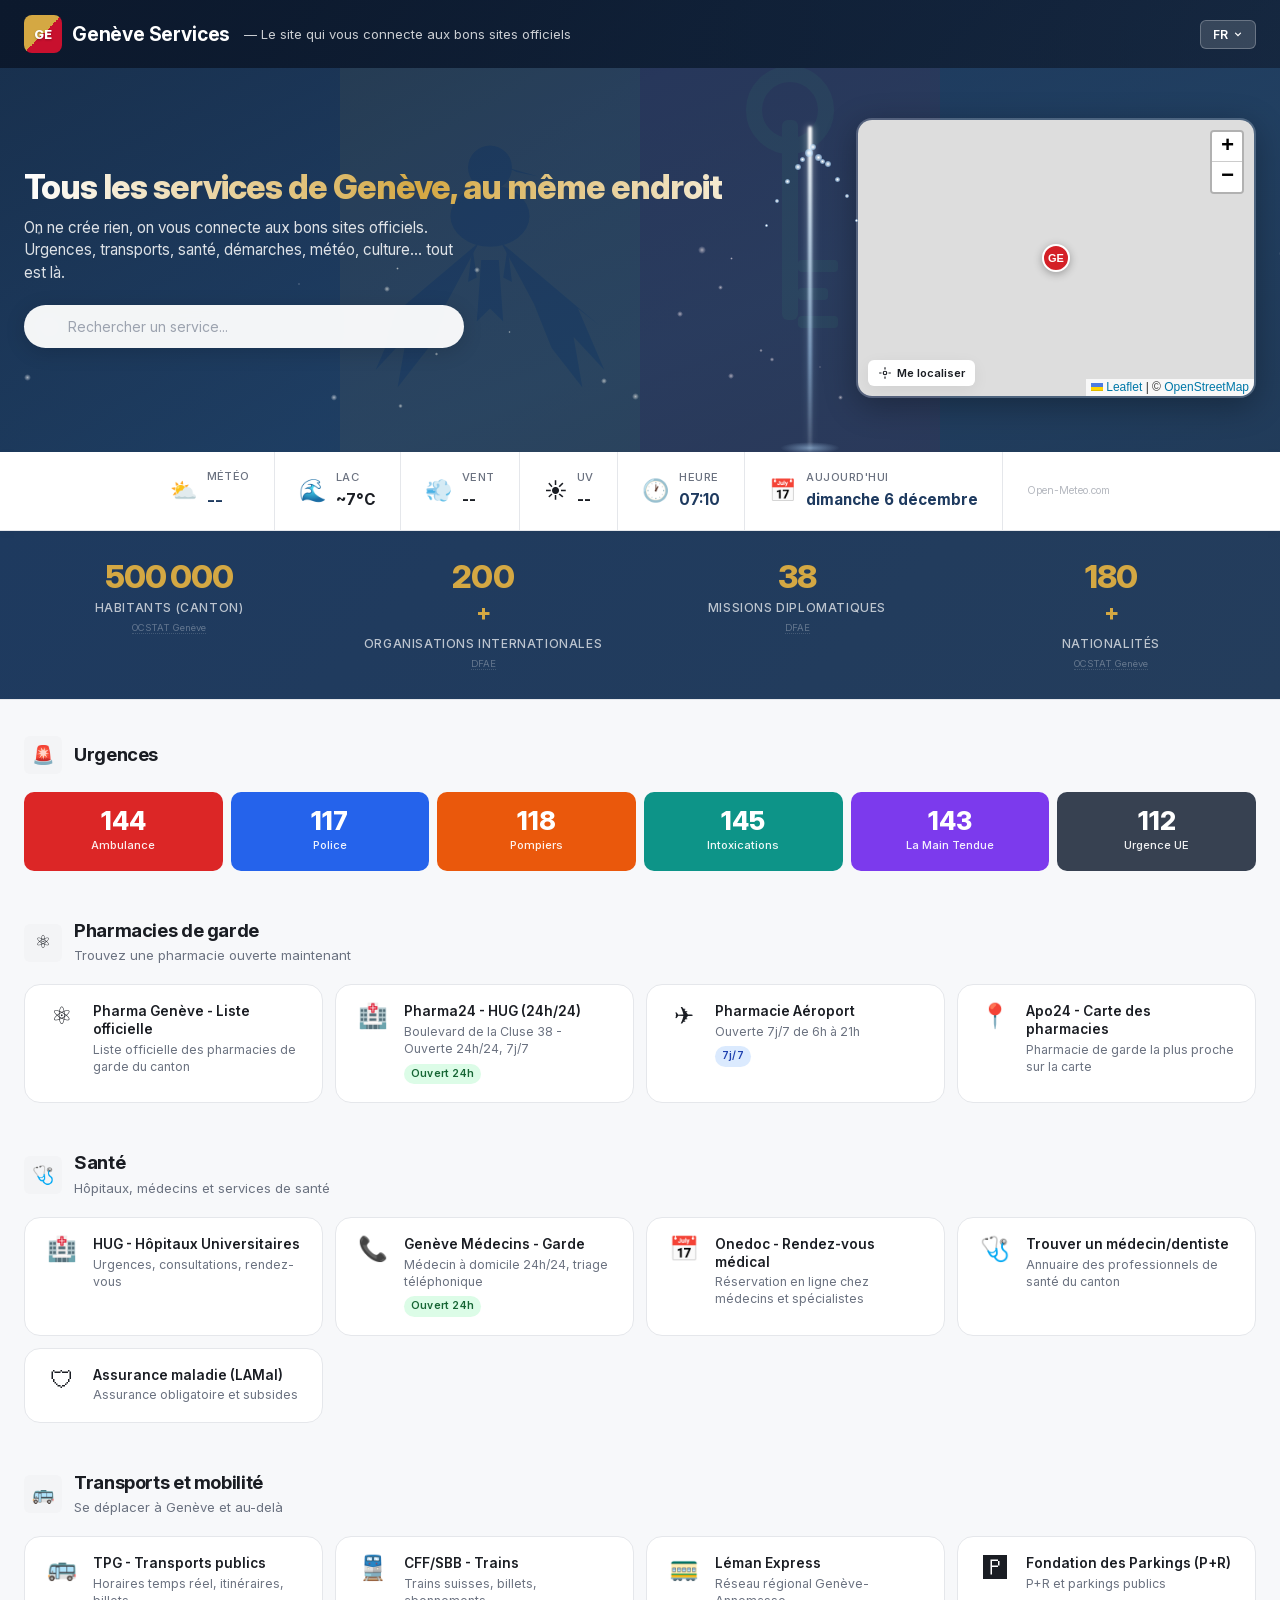
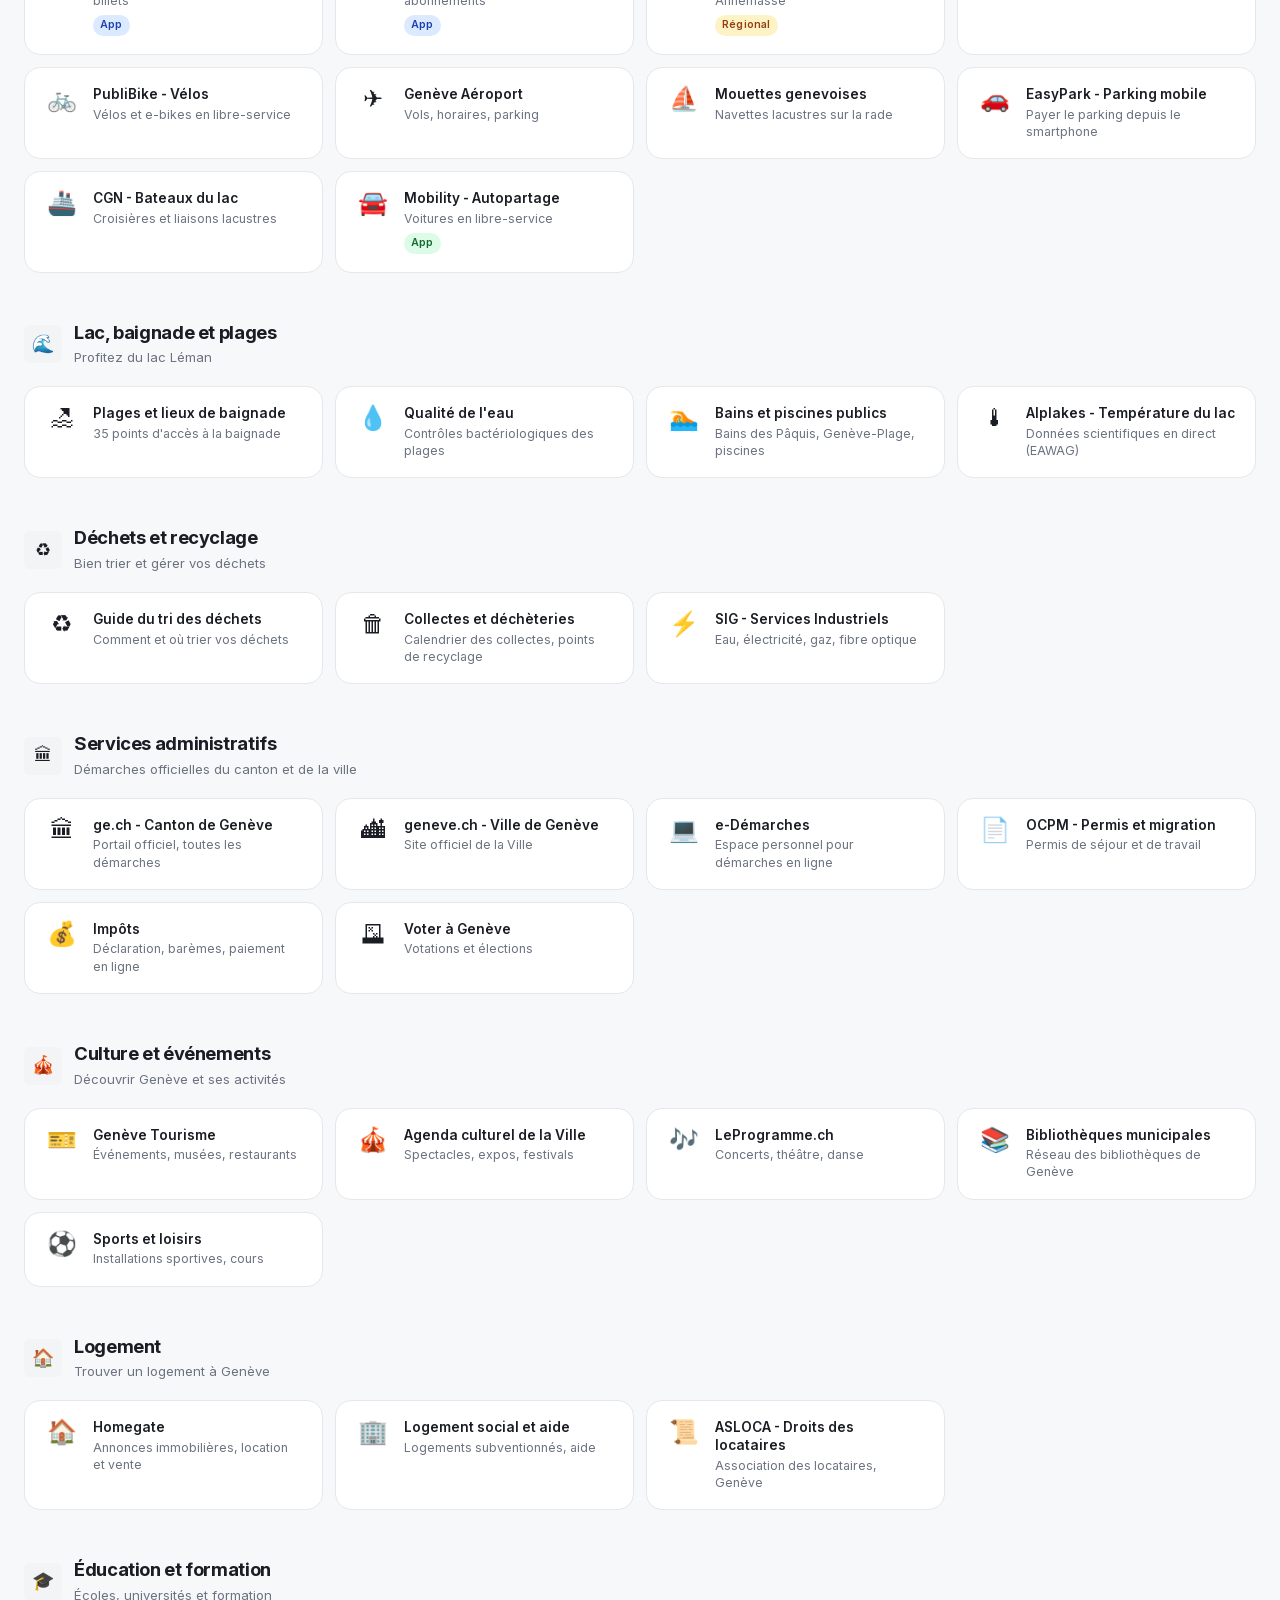
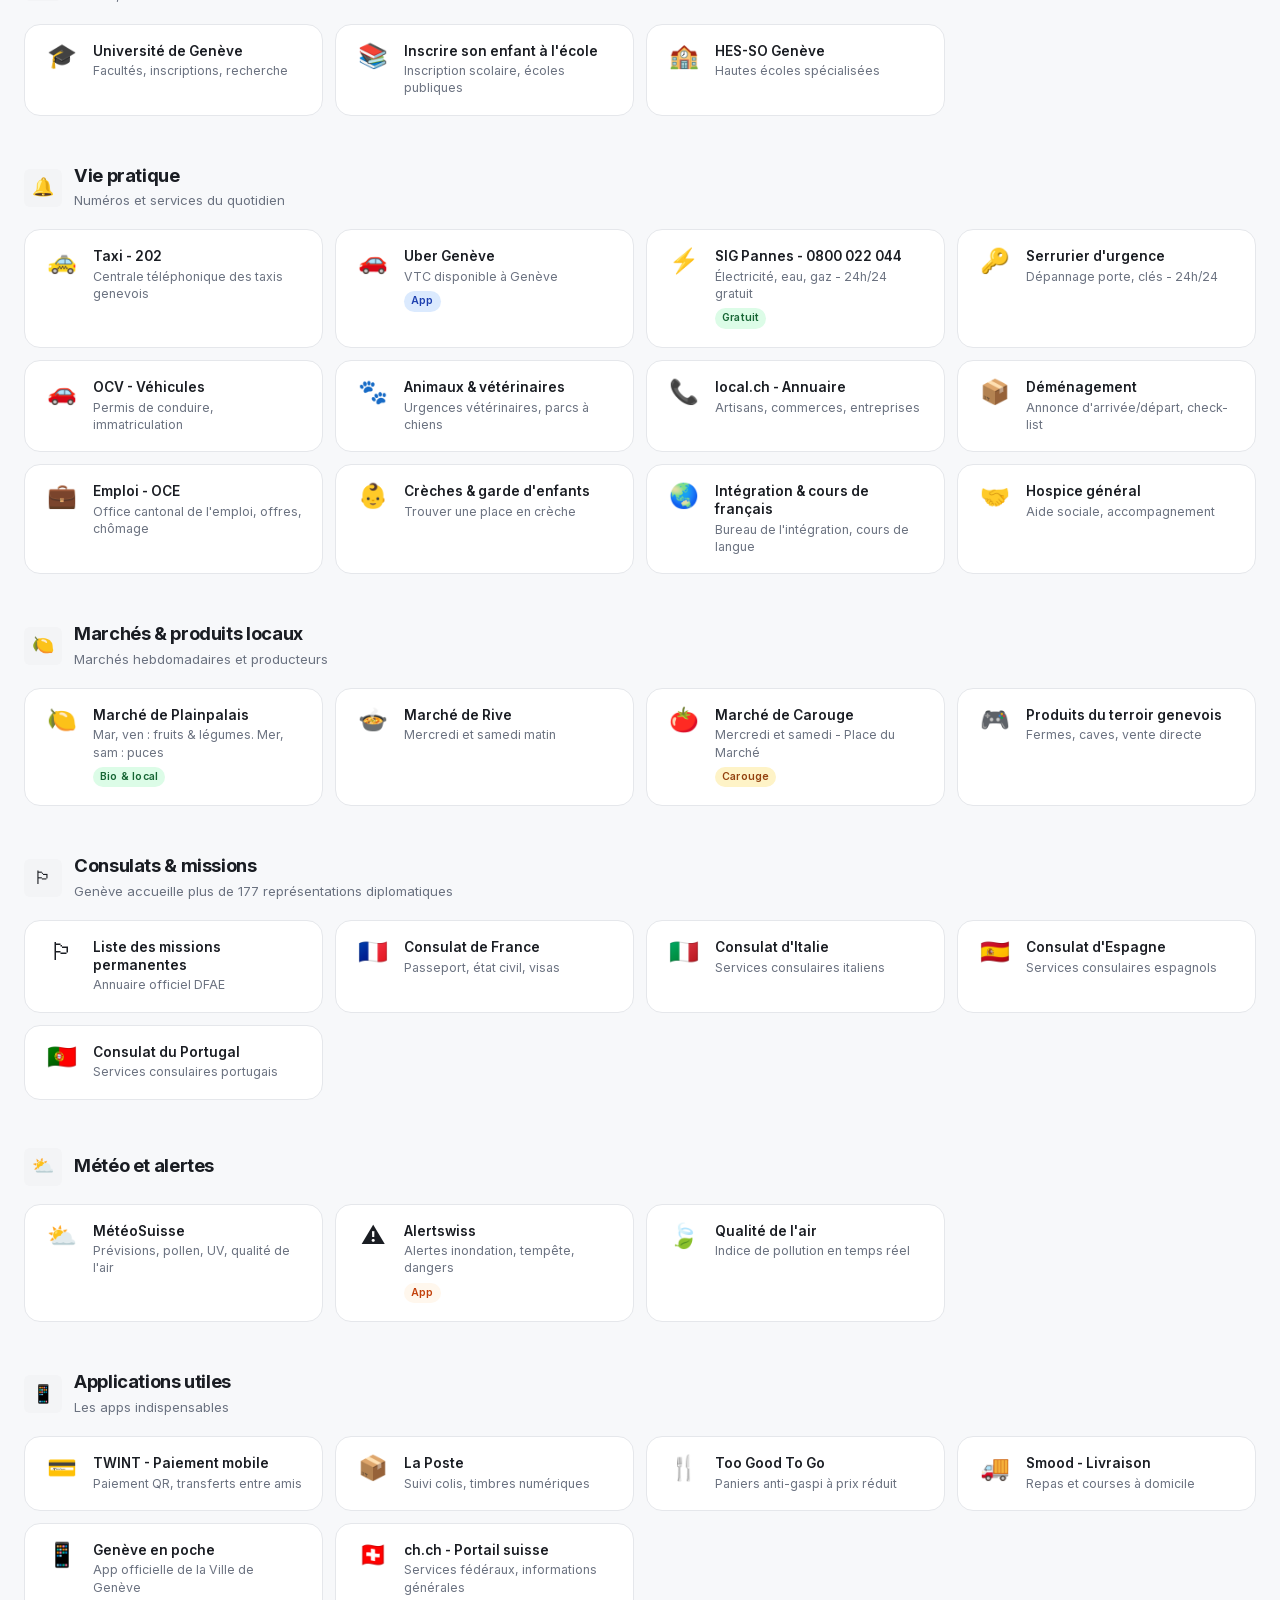
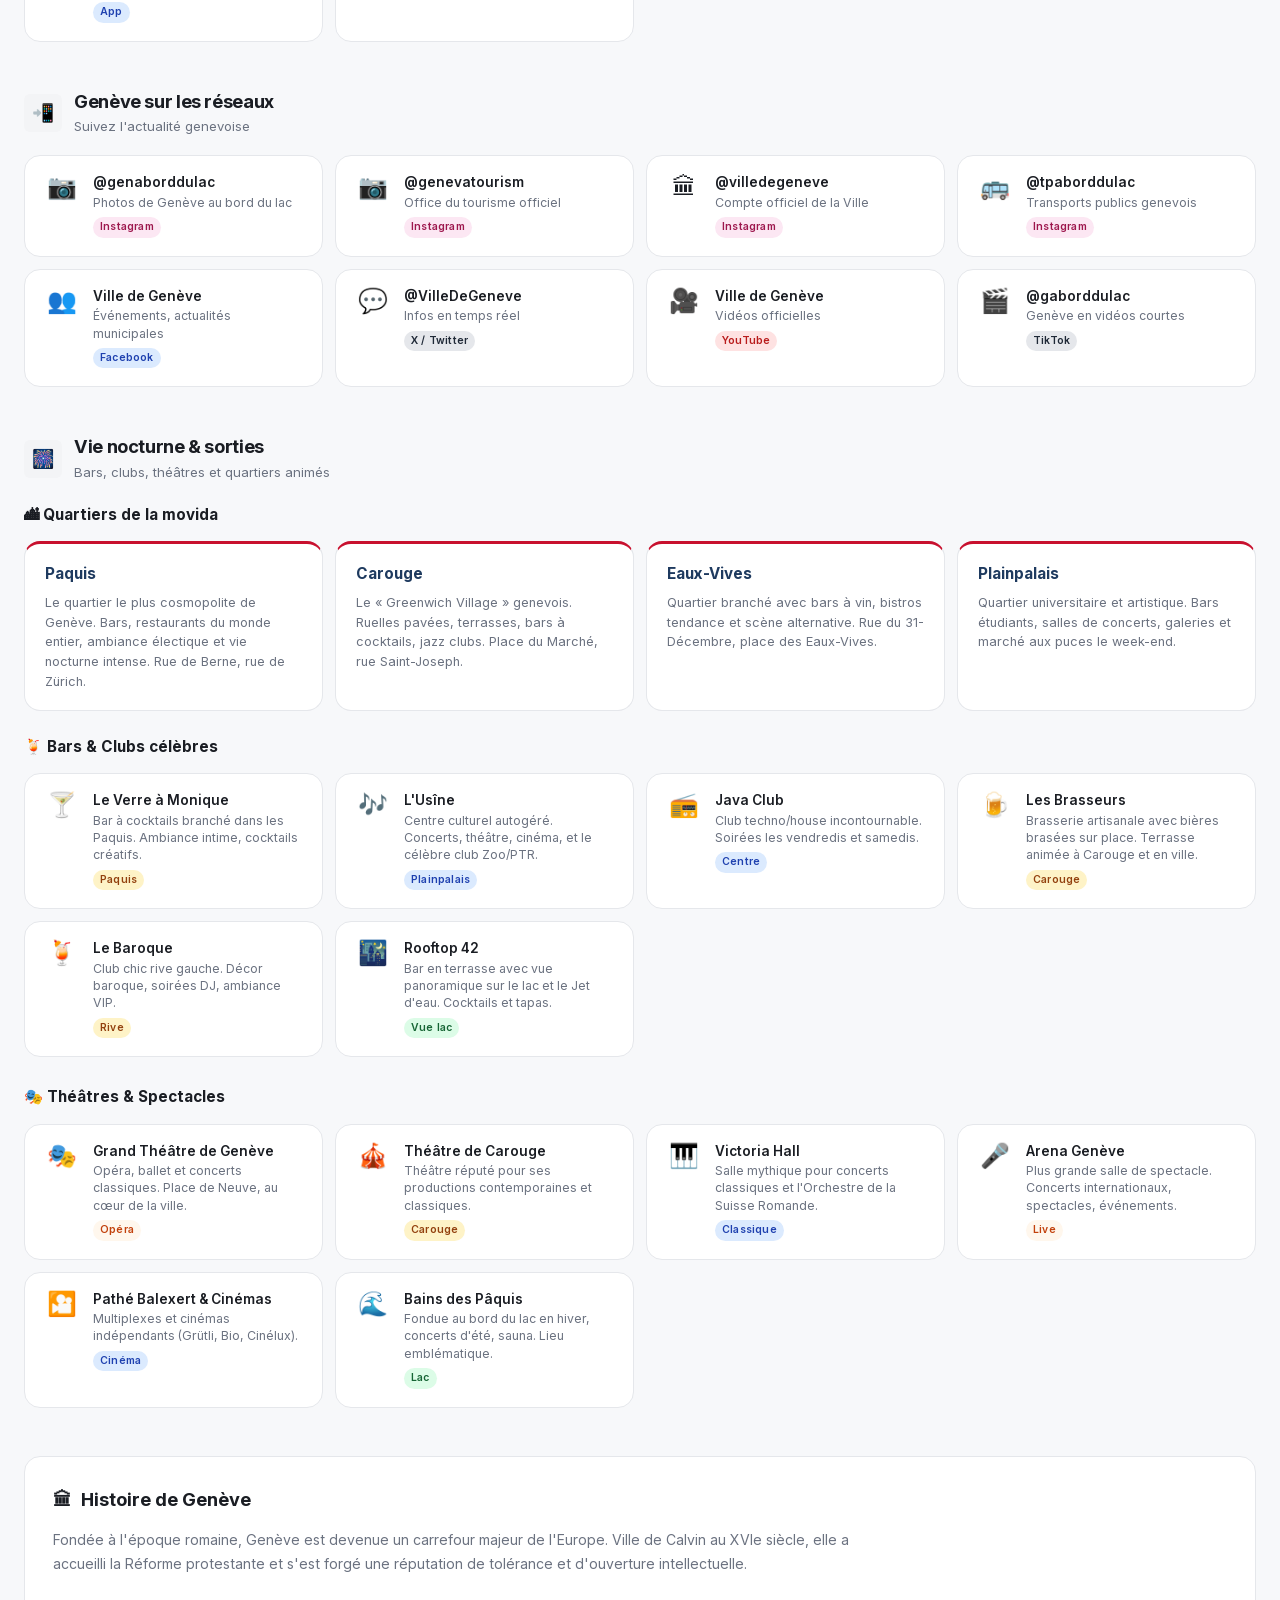
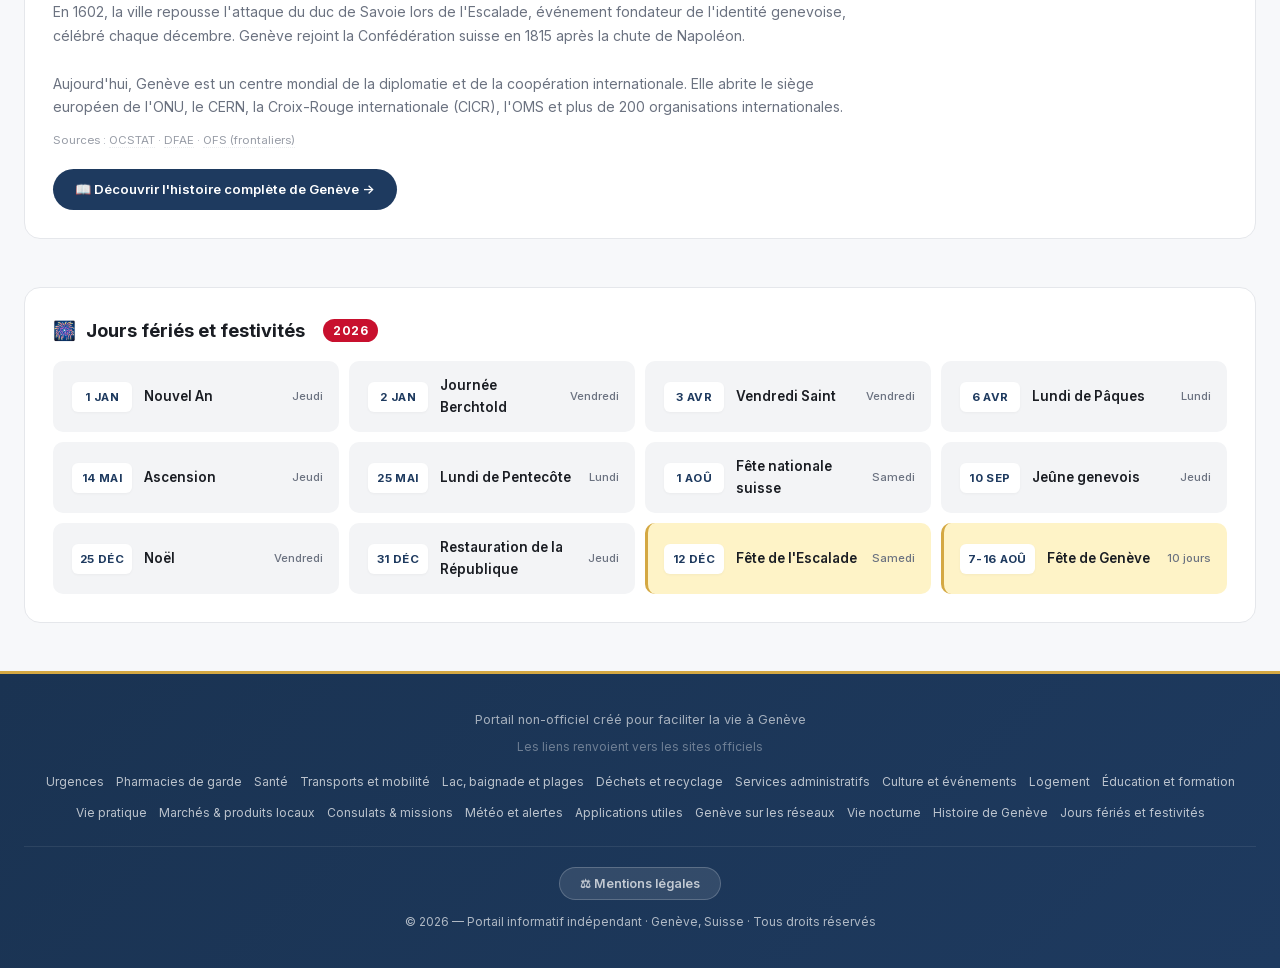
==== commit 3aed08db: "fix: replace SVG Jet d'Eau with CSS-based version for visibility SVG with semi-transparent gradients" ====
--- a/index.html
+++ b/index.html
@@ -70,54 +70,27 @@
         <div class="hero-photo-overlay"></div>
         <div class="hero-particles" id="heroParticles"></div>
     </div>
-    <!-- Animated Jet d'Eau SVG - outside hero-bg so it's visible -->
-    <svg class="jet-deau-svg" viewBox="0 0 200 500" xmlns="http://www.w3.org/2000/svg" aria-hidden="true">
-            <defs>
-                <linearGradient id="jetGrad" x1="0" y1="1" x2="0" y2="0">
-                    <stop offset="0%" stop-color="rgba(255,255,255,0.15)"/>
-                    <stop offset="30%" stop-color="rgba(180,220,255,0.4)"/>
-                    <stop offset="70%" stop-color="rgba(200,230,255,0.6)"/>
-                    <stop offset="100%" stop-color="rgba(255,255,255,0.8)"/>
-                </linearGradient>
-                <filter id="jetGlow">
-                    <feGaussianBlur stdDeviation="4" result="blur"/>
-                    <feMerge><feMergeNode in="blur"/><feMergeNode in="SourceGraphic"/></feMerge>
-                </filter>
-                <radialGradient id="dropGrad">
-                    <stop offset="0%" stop-color="rgba(200,230,255,0.9)"/>
-                    <stop offset="60%" stop-color="rgba(180,220,255,0.4)"/>
-                    <stop offset="100%" stop-color="rgba(255,255,255,0)"/>
-                </radialGradient>
-            </defs>
-            <!-- Main water column -->
-            <path class="jet-column" d="M100,480 Q97,380 99,280 Q100,180 100,60" stroke="url(#jetGrad)" stroke-width="4.5" fill="none" filter="url(#jetGlow)"/>
-            <path class="jet-column jet-col-2" d="M100,480 Q103,370 101,260 Q100,160 100,60" stroke="url(#jetGrad)" stroke-width="3" fill="none" filter="url(#jetGlow)"/>
-            <path class="jet-column" d="M100,480 Q100,380 100,270 Q100,170 100,60" stroke="rgba(255,255,255,0.15)" stroke-width="8" fill="none" filter="url(#jetGlow)"/>
-            <!-- Spray at the top -->
-            <circle class="jet-drop jd1" cx="100" cy="45" r="3.5" fill="url(#dropGrad)"/>
-            <circle class="jet-drop jd2" cx="90" cy="65" r="3" fill="url(#dropGrad)"/>
-            <circle class="jet-drop jd3" cx="110" cy="58" r="3.2" fill="url(#dropGrad)"/>
-            <circle class="jet-drop jd4" cx="80" cy="90" r="2.5" fill="url(#dropGrad)"/>
-            <circle class="jet-drop jd5" cx="120" cy="82" r="2.8" fill="url(#dropGrad)"/>
-            <circle class="jet-drop jd6" cx="70" cy="120" r="2" fill="url(#dropGrad)"/>
-            <circle class="jet-drop jd7" cx="130" cy="112" r="2.2" fill="url(#dropGrad)"/>
-            <circle class="jet-drop jd8" cx="95" cy="35" r="2.8" fill="url(#dropGrad)"/>
-            <circle class="jet-drop jd9" cx="106" cy="40" r="3" fill="url(#dropGrad)"/>
-            <circle class="jet-drop jd10" cx="85" cy="78" r="2.2" fill="url(#dropGrad)"/>
-            <circle class="jet-drop jd11" cx="115" cy="72" r="2.5" fill="url(#dropGrad)"/>
-            <circle class="jet-drop jd12" cx="65" cy="145" r="1.8" fill="url(#dropGrad)"/>
-            <circle class="jet-drop jd1" cx="135" cy="140" r="1.6" fill="url(#dropGrad)"/>
-            <circle class="jet-drop jd3" cx="75" cy="105" r="2" fill="url(#dropGrad)"/>
-            <circle class="jet-drop jd5" cx="125" cy="98" r="2.3" fill="url(#dropGrad)"/>
-            <circle class="jet-drop jd8" cx="100" cy="28" r="2" fill="url(#dropGrad)"/>
-            <!-- Base splash -->
-            <ellipse class="jet-base" cx="100" cy="485" rx="35" ry="8" fill="rgba(180,220,255,0.2)"/>
-            <ellipse class="jet-base" cx="100" cy="483" rx="20" ry="5" fill="rgba(255,255,255,0.15)"/>
-            <!-- Water surface ripples -->
-            <ellipse class="jet-ripple r1" cx="100" cy="488" rx="20" ry="4" fill="none" stroke="rgba(180,220,255,0.25)" stroke-width="1"/>
-            <ellipse class="jet-ripple r2" cx="100" cy="488" rx="20" ry="4" fill="none" stroke="rgba(180,220,255,0.2)" stroke-width="0.8"/>
-            <ellipse class="jet-ripple r3" cx="100" cy="488" rx="20" ry="4" fill="none" stroke="rgba(180,220,255,0.15)" stroke-width="0.6"/>
-        </svg>
+    <!-- Jet d'Eau - CSS animated water fountain -->
+    <div class="jet-deau" aria-hidden="true">
+        <div class="jet-water-column"></div>
+        <div class="jet-water-column jet-col-2"></div>
+        <div class="jet-spray">
+            <span class="jet-drop" style="--x:-5px;--y:0;--d:0.8s;--s:8px"></span>
+            <span class="jet-drop" style="--x:5px;--y:5px;--d:1.2s;--s:7px"></span>
+            <span class="jet-drop" style="--x:-15px;--y:15px;--d:0.6s;--s:6px"></span>
+            <span class="jet-drop" style="--x:15px;--y:12px;--d:1s;--s:6px"></span>
+            <span class="jet-drop" style="--x:-25px;--y:30px;--d:1.4s;--s:5px"></span>
+            <span class="jet-drop" style="--x:25px;--y:28px;--d:0.7s;--s:5px"></span>
+            <span class="jet-drop" style="--x:-35px;--y:50px;--d:1.1s;--s:4px"></span>
+            <span class="jet-drop" style="--x:35px;--y:45px;--d:0.9s;--s:4px"></span>
+            <span class="jet-drop" style="--x:-45px;--y:75px;--d:1.3s;--s:3px"></span>
+            <span class="jet-drop" style="--x:45px;--y:70px;--d:0.5s;--s:3px"></span>
+            <span class="jet-drop" style="--x:0;--y:-5px;--d:1.5s;--s:6px"></span>
+            <span class="jet-drop" style="--x:-10px;--y:8px;--d:0.4s;--s:5px"></span>
+            <span class="jet-drop" style="--x:10px;--y:10px;--d:1.6s;--s:5px"></span>
+        </div>
+        <div class="jet-base-splash"></div>
+    </div>
     <!-- Geneva Canton Flag: half eagle (gold side), half key (red side) -->
     <svg class="hero-flag-svg" viewBox="0 0 600 400" xmlns="http://www.w3.org/2000/svg" aria-hidden="true">
         <!-- Shield shape -->
--- a/style.css
+++ b/style.css
@@ -236,100 +236,92 @@
     100% { transform: translate(var(--dx3, -10px), var(--dy3, -160px)) scale(0); opacity: 0; }
 }
 
-/* === Animated Jet d'Eau SVG === */
-.jet-deau-svg {
-    position: absolute;
+/* === Animated Jet d'Eau (CSS) === */
+.jet-deau {
+    position: absolute;
+    right: 32%;
+    bottom: 0;
+    width: 120px;
+    height: 100%;
+    z-index: 3;
+    pointer-events: none;
+}
+
+/* Main water column */
+.jet-water-column {
+    position: absolute;
+    bottom: 0;
+    left: 50%;
+    width: 4px;
+    height: 85%;
+    transform: translateX(-50%);
+    background: linear-gradient(to top, rgba(255,255,255,0.1), rgba(180,220,255,0.5) 30%, rgba(220,240,255,0.8) 70%, white);
+    border-radius: 2px;
+    filter: blur(1px);
+    animation: jetSway 4s ease-in-out infinite;
+    transform-origin: bottom center;
+}
+.jet-water-column.jet-col-2 {
+    width: 8px;
+    opacity: 0.3;
+    filter: blur(3px);
+    animation-direction: reverse;
+    animation-delay: -1.5s;
+}
+
+@keyframes jetSway {
+    0%, 100% { transform: translateX(-50%) skewX(-0.5deg); }
+    50% { transform: translateX(-50%) skewX(0.5deg); }
+}
+
+/* Spray drops at the top */
+.jet-spray {
+    position: absolute;
+    top: 8%;
     left: 50%;
     transform: translateX(-50%);
-    bottom: 0;
-    width: 300px;
-    height: 100%;
-    z-index: 3;
-    opacity: 1;
-    pointer-events: none;
-}
-
-.jet-column {
-    animation: jetSway 4s ease-in-out infinite;
-    transform-origin: 100px 480px;
-}
-.jet-col-2 {
-    animation: jetSway 4s ease-in-out infinite reverse;
-    animation-delay: -1s;
-}
-
-@keyframes jetSway {
-    0%, 100% { transform: translateX(-1px) scaleY(1); }
-    25% { transform: translateX(1px) scaleY(1.02); }
-    50% { transform: translateX(1.5px) scaleY(0.98); }
-    75% { transform: translateX(-0.5px) scaleY(1.01); }
-}
-
-/* Spray drops floating upward and outward */
+    width: 100px;
+    height: 100px;
+}
 .jet-drop {
-    animation: dropFloat 3s ease-out infinite;
-}
-.jd1  { animation-duration: 2.8s; animation-delay: 0s; }
-.jd2  { animation-duration: 3.2s; animation-delay: 0.3s; }
-.jd3  { animation-duration: 2.6s; animation-delay: 0.6s; }
-.jd4  { animation-duration: 3.5s; animation-delay: 0.1s; }
-.jd5  { animation-duration: 3.0s; animation-delay: 0.8s; }
-.jd6  { animation-duration: 3.8s; animation-delay: 0.4s; }
-.jd7  { animation-duration: 3.3s; animation-delay: 0.7s; }
-.jd8  { animation-duration: 2.5s; animation-delay: 0.2s; }
-.jd9  { animation-duration: 2.9s; animation-delay: 0.5s; }
-.jd10 { animation-duration: 3.1s; animation-delay: 0.9s; }
-.jd11 { animation-duration: 2.7s; animation-delay: 1.1s; }
-.jd12 { animation-duration: 3.6s; animation-delay: 0.15s; }
-
+    position: absolute;
+    left: 50%;
+    top: 50%;
+    width: var(--s, 6px);
+    height: var(--s, 6px);
+    background: radial-gradient(circle, white 0%, rgba(180,220,255,0.6) 60%, transparent 100%);
+    border-radius: 50%;
+    transform: translate(var(--x, 0), var(--y, 0));
+    animation: dropFloat var(--d, 1s) ease-in-out infinite alternate;
+}
 @keyframes dropFloat {
-    0% { opacity: 0; transform: translate(0, 0) scale(0.5); }
-    15% { opacity: 0.8; transform: translate(var(--dx, 0), -10px) scale(1.2); }
-    50% { opacity: 0.5; transform: translate(calc(var(--dx, 0) * 2), -5px) scale(1); }
-    100% { opacity: 0; transform: translate(calc(var(--dx, 0) * 3), 40px) scale(0.3); }
-}
-.jd1  { --dx: -3px; }
-.jd2  { --dx: -8px; }
-.jd3  { --dx: 8px; }
-.jd4  { --dx: -15px; }
-.jd5  { --dx: 15px; }
-.jd6  { --dx: -22px; }
-.jd7  { --dx: 22px; }
-.jd8  { --dx: -5px; }
-.jd9  { --dx: 5px; }
-.jd10 { --dx: -12px; }
-.jd11 { --dx: 12px; }
-.jd12 { --dx: -25px; }
-
-/* Base splash pulsing */
-.jet-base {
+    0% { opacity: 0.9; transform: translate(var(--x, 0), var(--y, 0)) scale(1); }
+    100% { opacity: 0.3; transform: translate(calc(var(--x, 0) * 1.5), calc(var(--y, 0) + 20px)) scale(0.4); }
+}
+
+/* Base splash */
+.jet-base-splash {
+    position: absolute;
+    bottom: -2px;
+    left: 50%;
+    transform: translateX(-50%);
+    width: 60px;
+    height: 12px;
+    background: radial-gradient(ellipse, rgba(180,220,255,0.5) 0%, transparent 70%);
+    border-radius: 50%;
     animation: basePulse 2s ease-in-out infinite;
 }
 @keyframes basePulse {
-    0%, 100% { rx: 28; opacity: 0.6; }
-    50% { rx: 34; opacity: 0.9; }
-}
-
-/* Expanding water ripples */
-.jet-ripple {
-    animation: rippleExpand 3s ease-out infinite;
-}
-.r1 { animation-delay: 0s; }
-.r2 { animation-delay: 1s; }
-.r3 { animation-delay: 2s; }
-
-@keyframes rippleExpand {
-    0% { rx: 15; ry: 3; opacity: 0.15; }
-    100% { rx: 60; ry: 10; opacity: 0; }
+    0%, 100% { transform: translateX(-50%) scaleX(1); opacity: 0.7; }
+    50% { transform: translateX(-50%) scaleX(1.3); opacity: 1; }
 }
 
 @media (max-width: 768px) {
-    .jet-deau-svg {
-        width: 160px;
-        height: 100%;
-        left: 50%;
-        transform: translateX(-50%);
-        opacity: 0.8;
+    .jet-deau {
+        right: 50%;
+        transform: translateX(50%);
+        opacity: 0.6;
+        width: 80px;
     }
 }
 
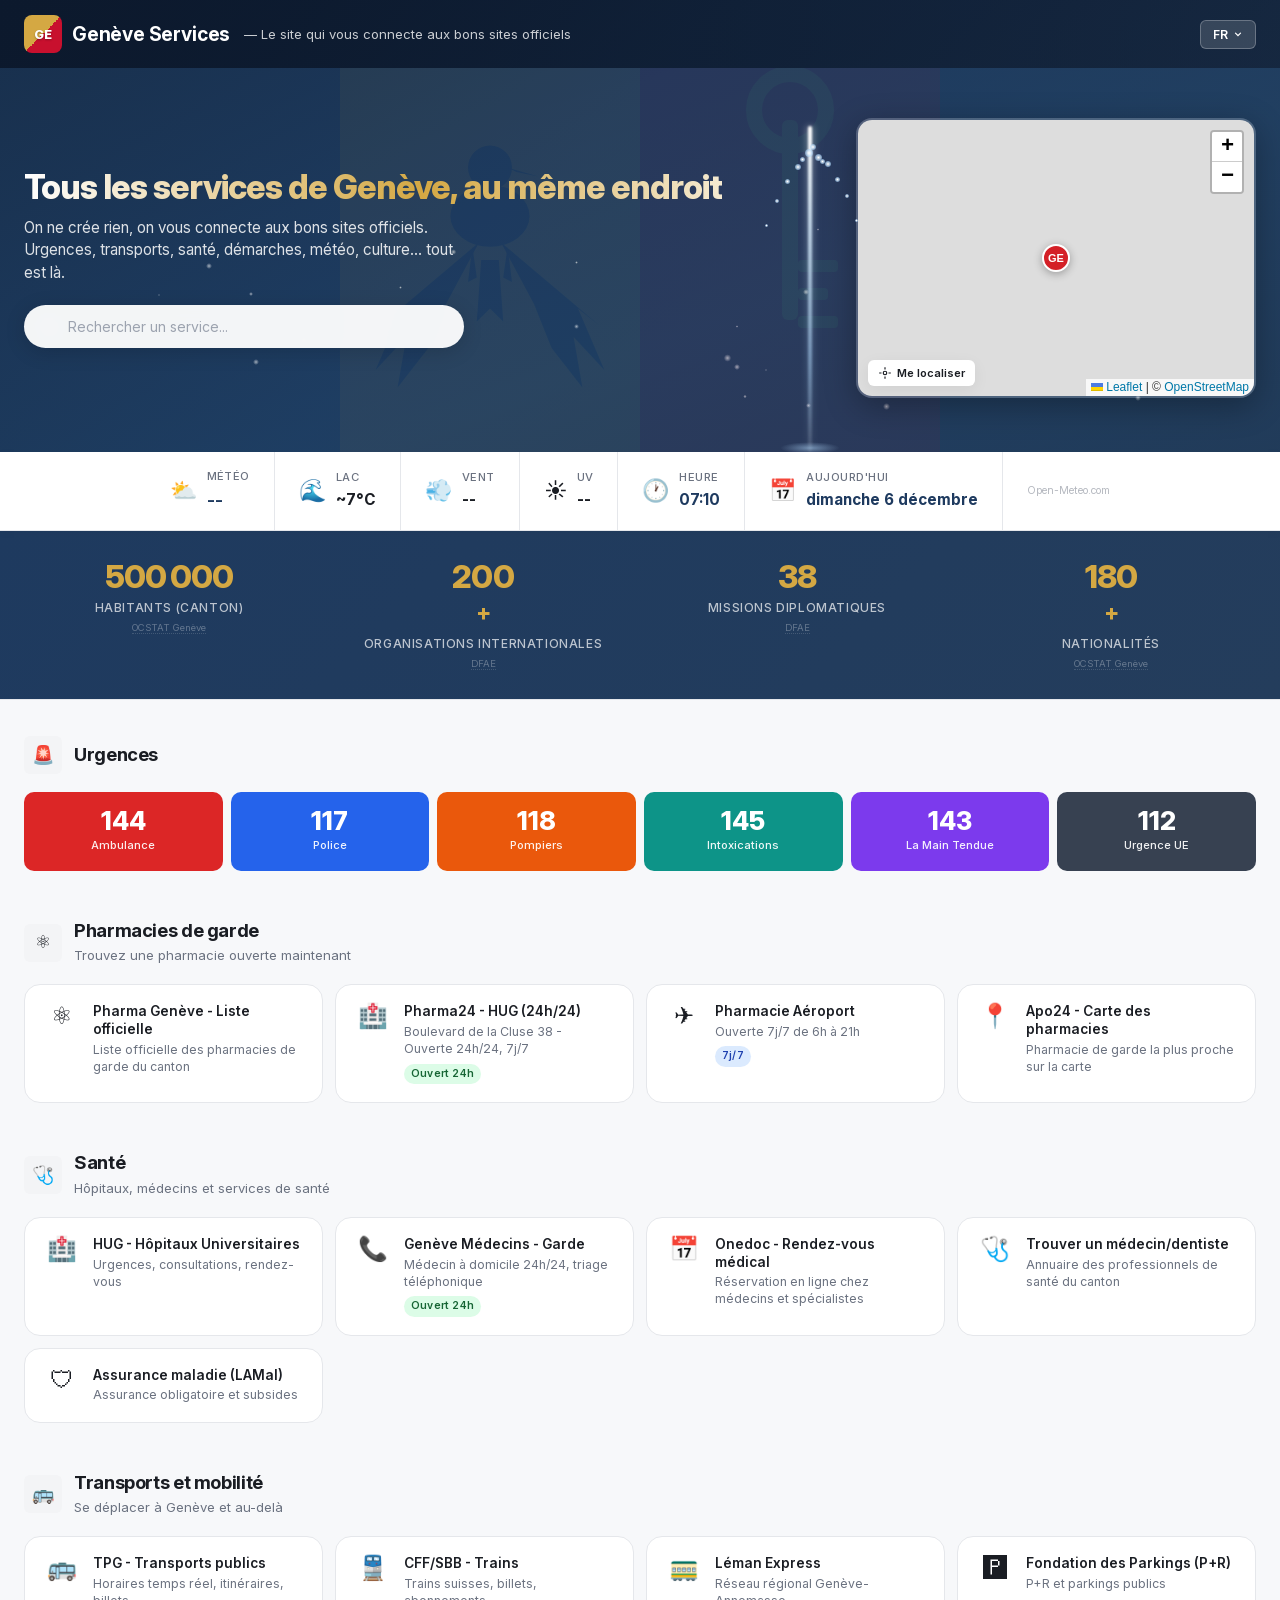
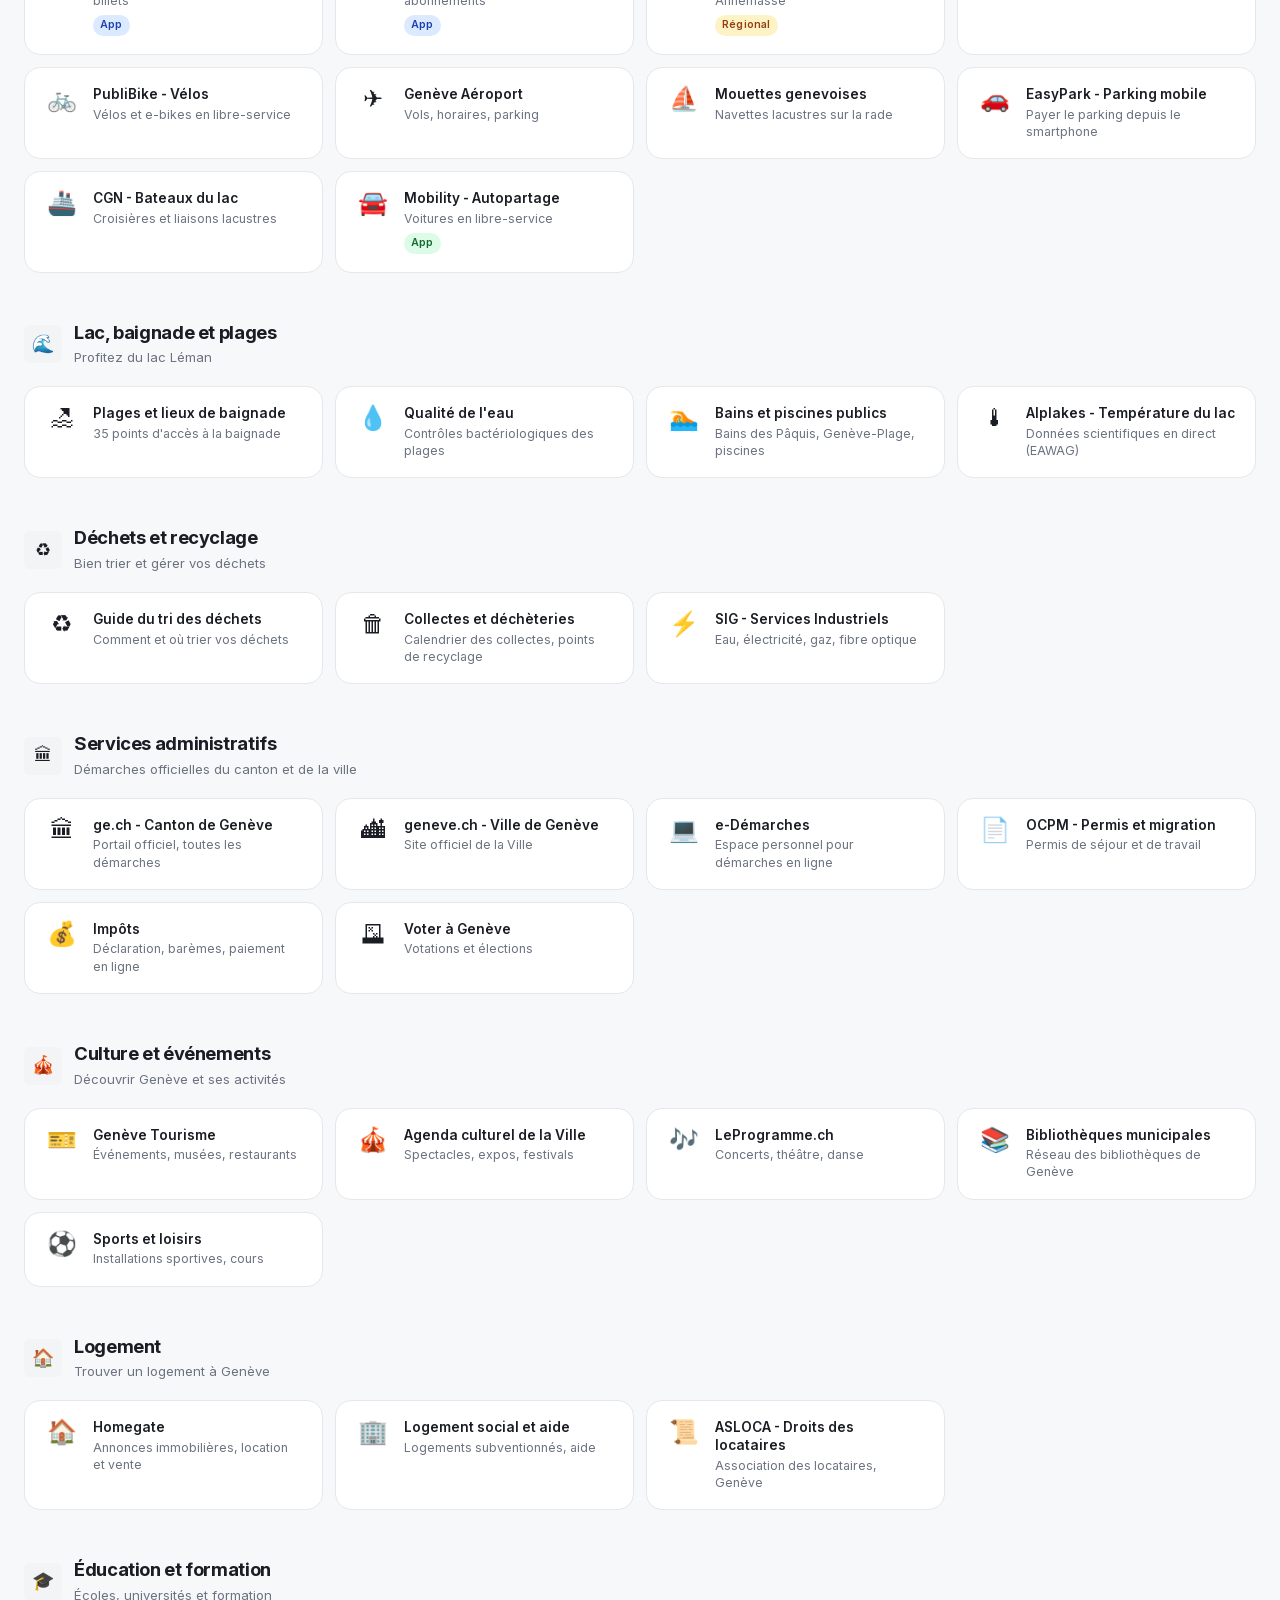
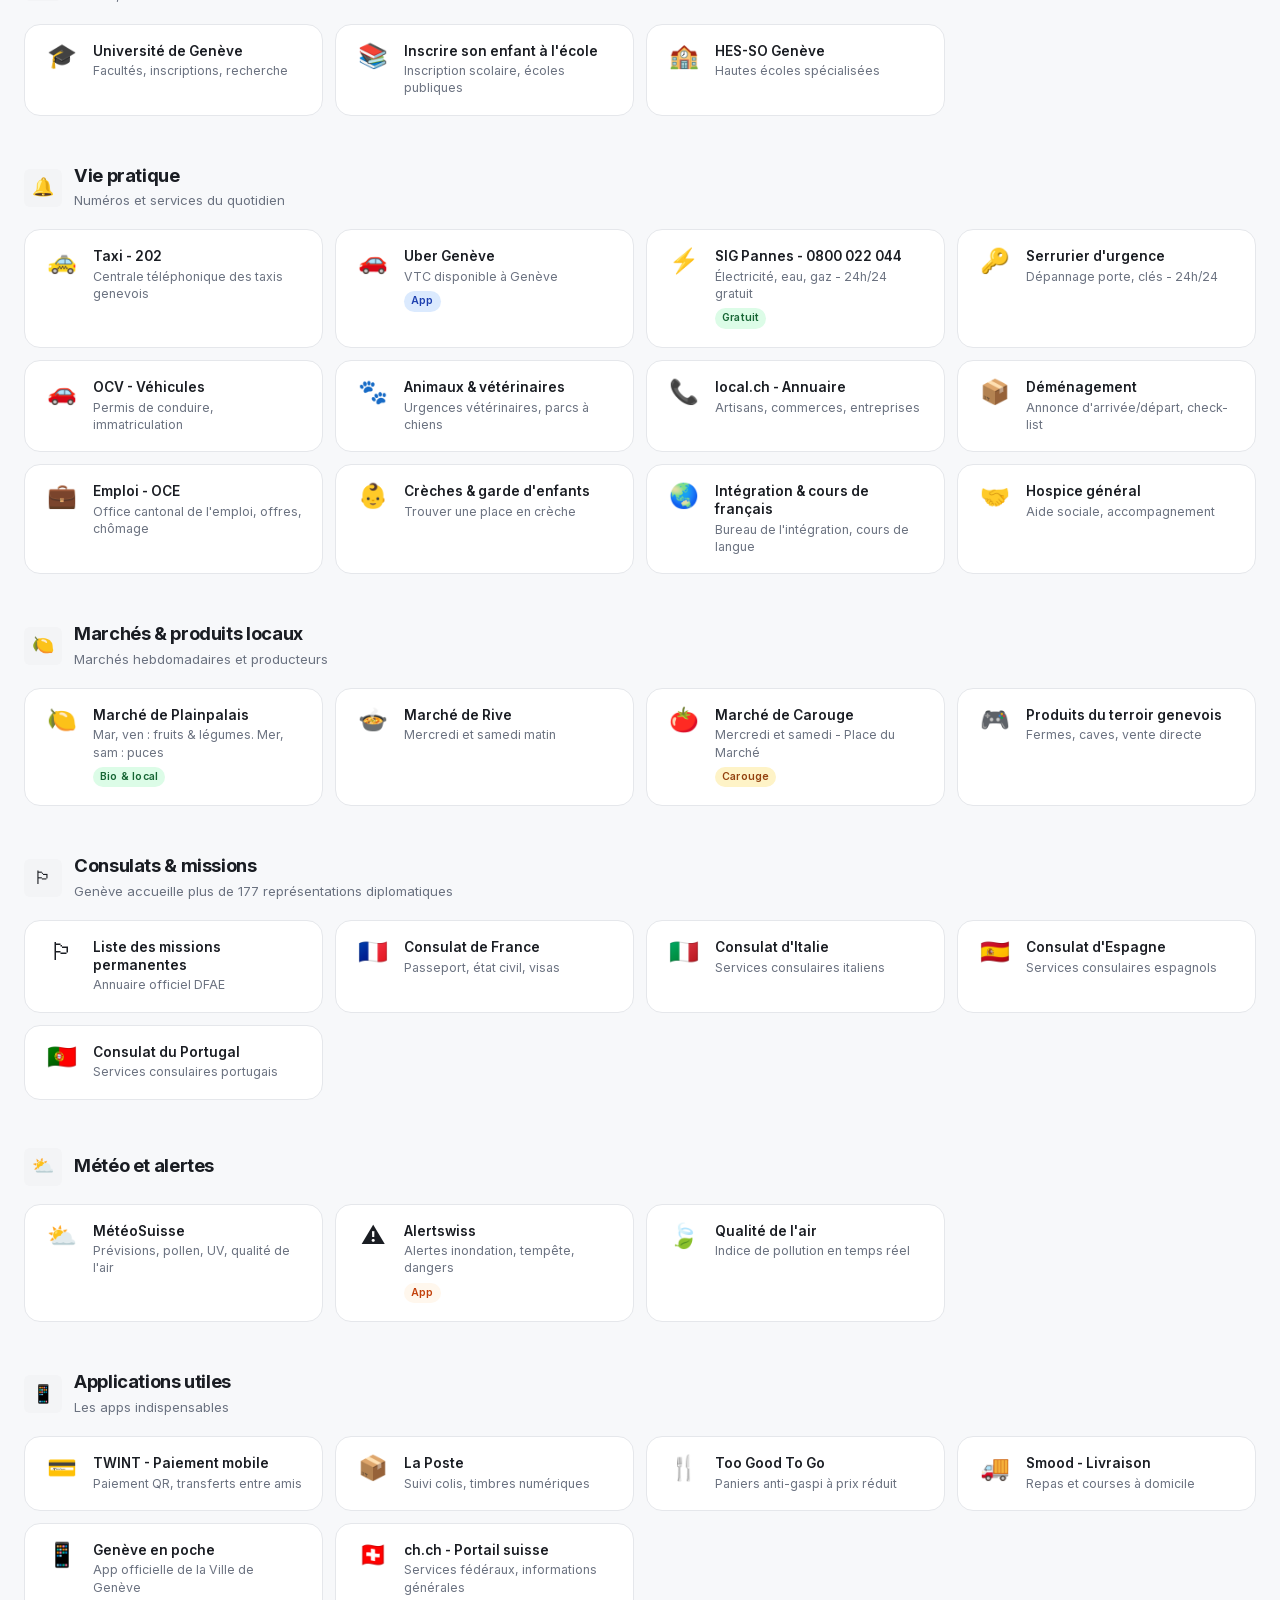
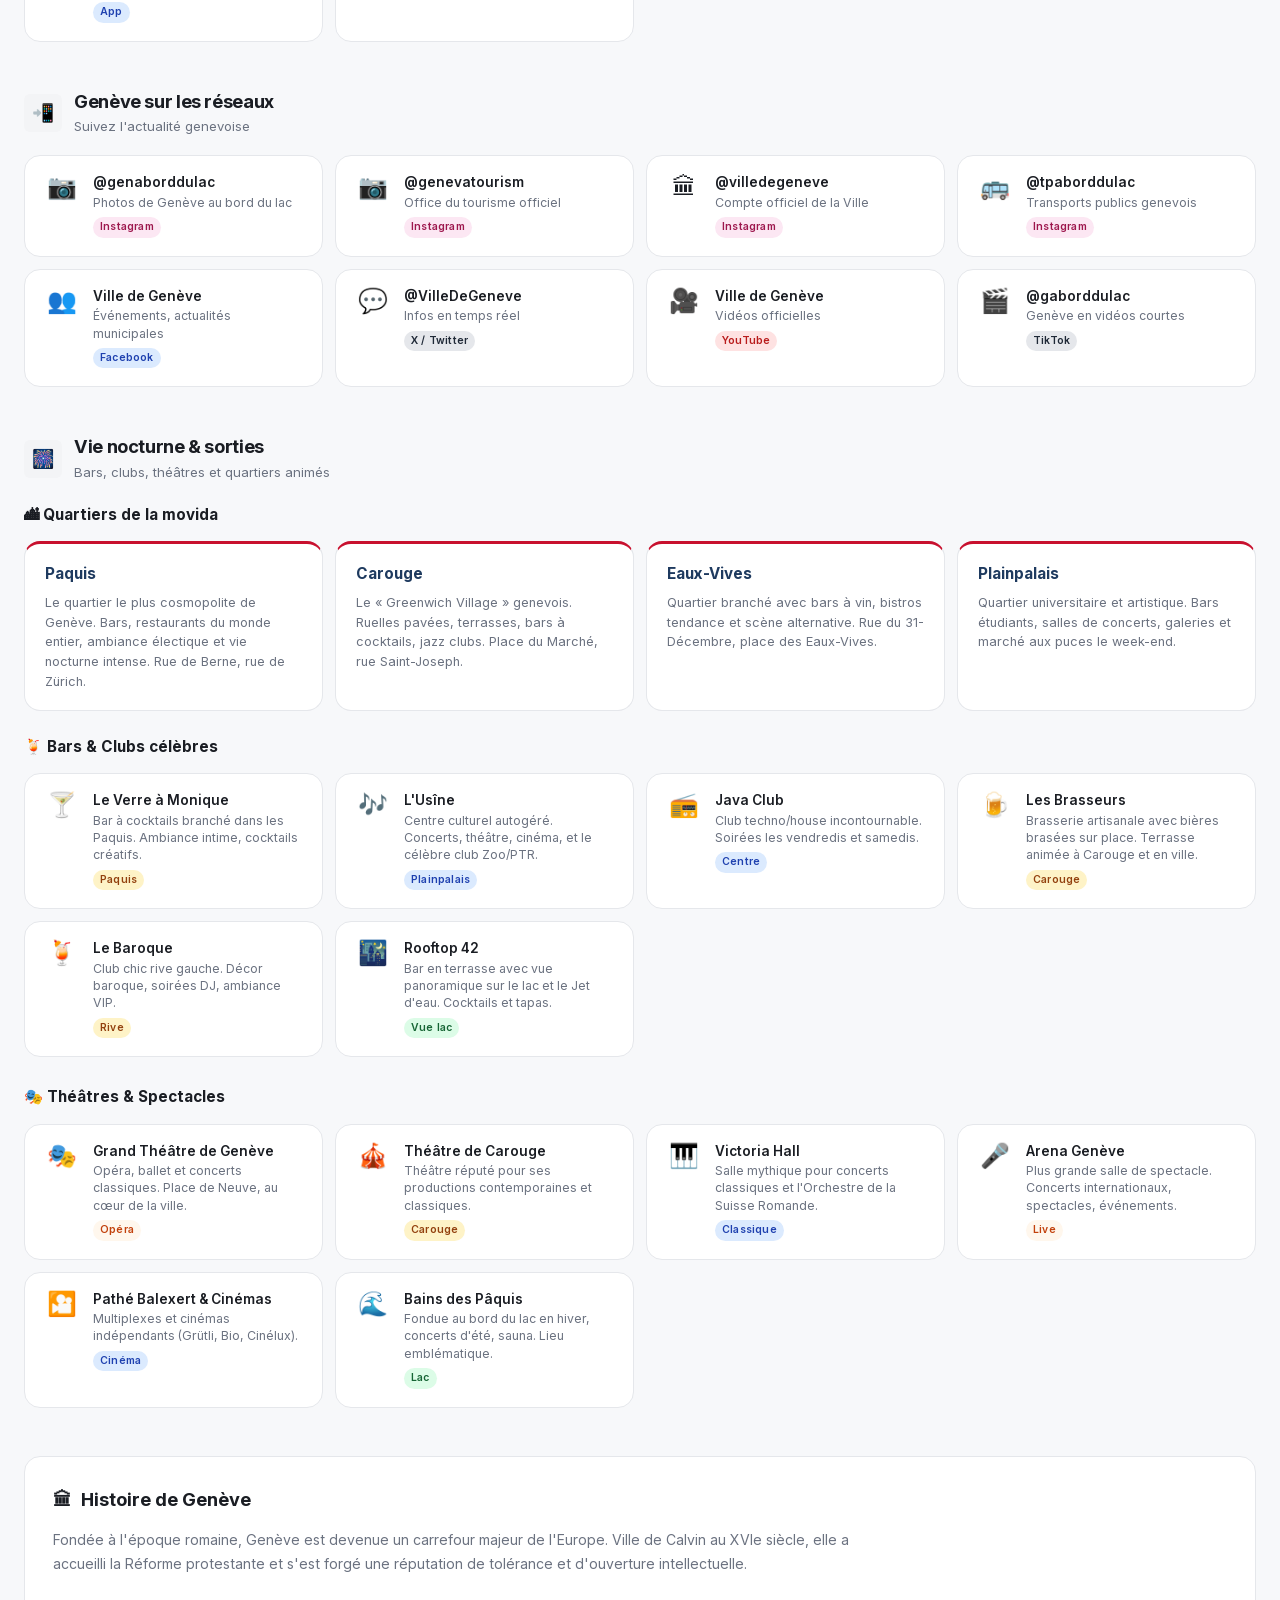
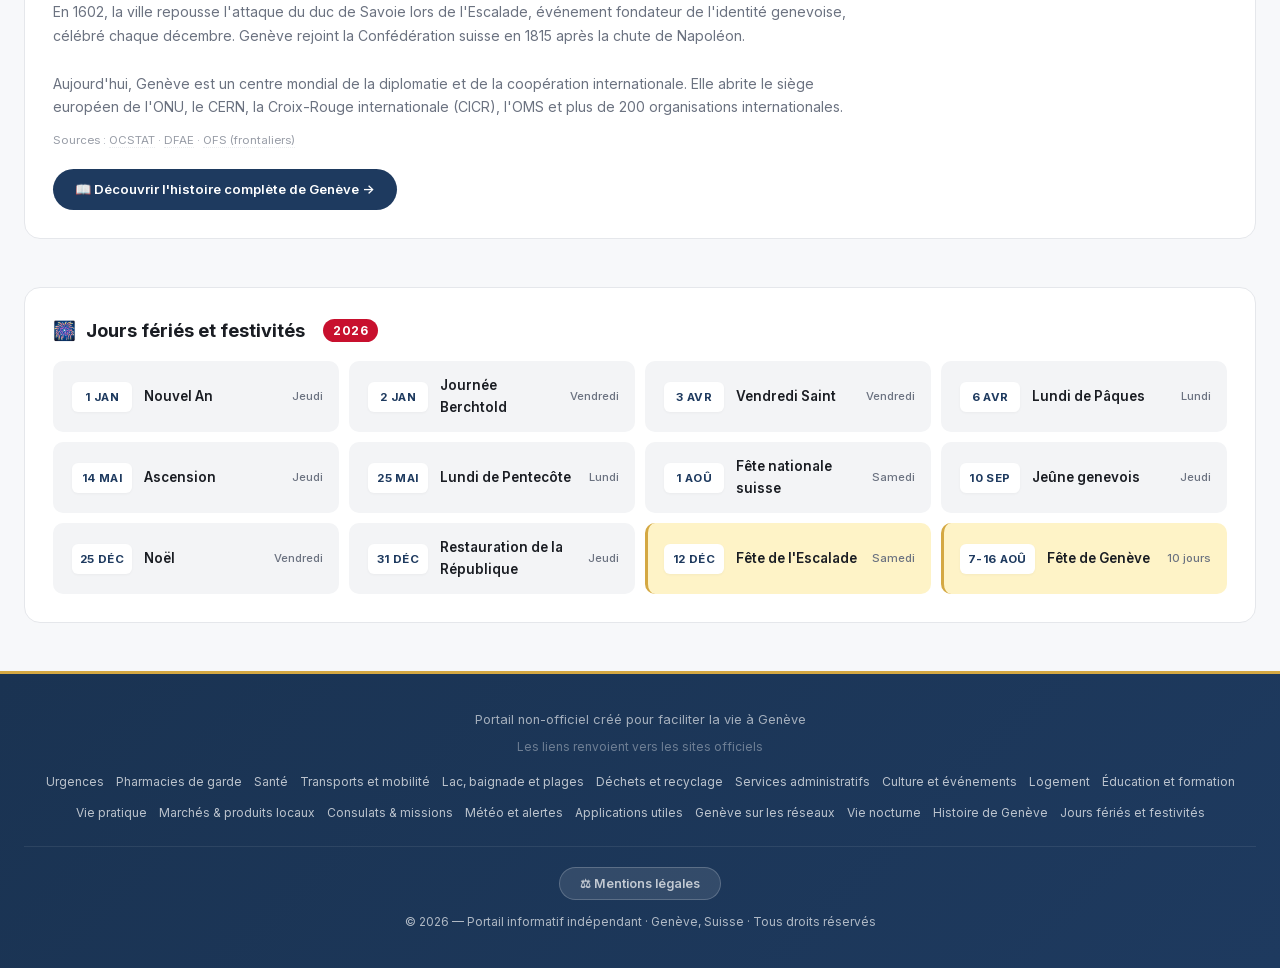
==== commit f92d4e44: "update: fill in legal info - contact, responsable, remove hosting https://claude.ai/code/session_01G" ====
--- a/index.html
+++ b/index.html
@@ -557,10 +557,9 @@
             <div class="legal-block">
                 <h4>&#201;diteur du site</h4>
                 <p><strong>Gen&egrave;ve Services</strong> &mdash; Portail informatif non-officiel et ind&eacute;pendant.<br>
-                Contact : <em>[adresse e-mail &agrave; compl&eacute;ter]</em><br>
-                Responsable : <em>[nom &agrave; compl&eacute;ter]</em><br>
-                Adresse : <em>[adresse postale &agrave; compl&eacute;ter]</em>, Gen&egrave;ve, Suisse.<br>
-                H&eacute;bergement : GitHub Pages (GitHub, Inc. &mdash; San Francisco, CA, USA).</p>
+                Contact : info@geneveservice.ch<br>
+                Responsable : Geneve Service<br>
+                Gen&egrave;ve, Suisse.</p>
             </div>
             <div class="legal-block">
                 <h4>Nature du site</h4>
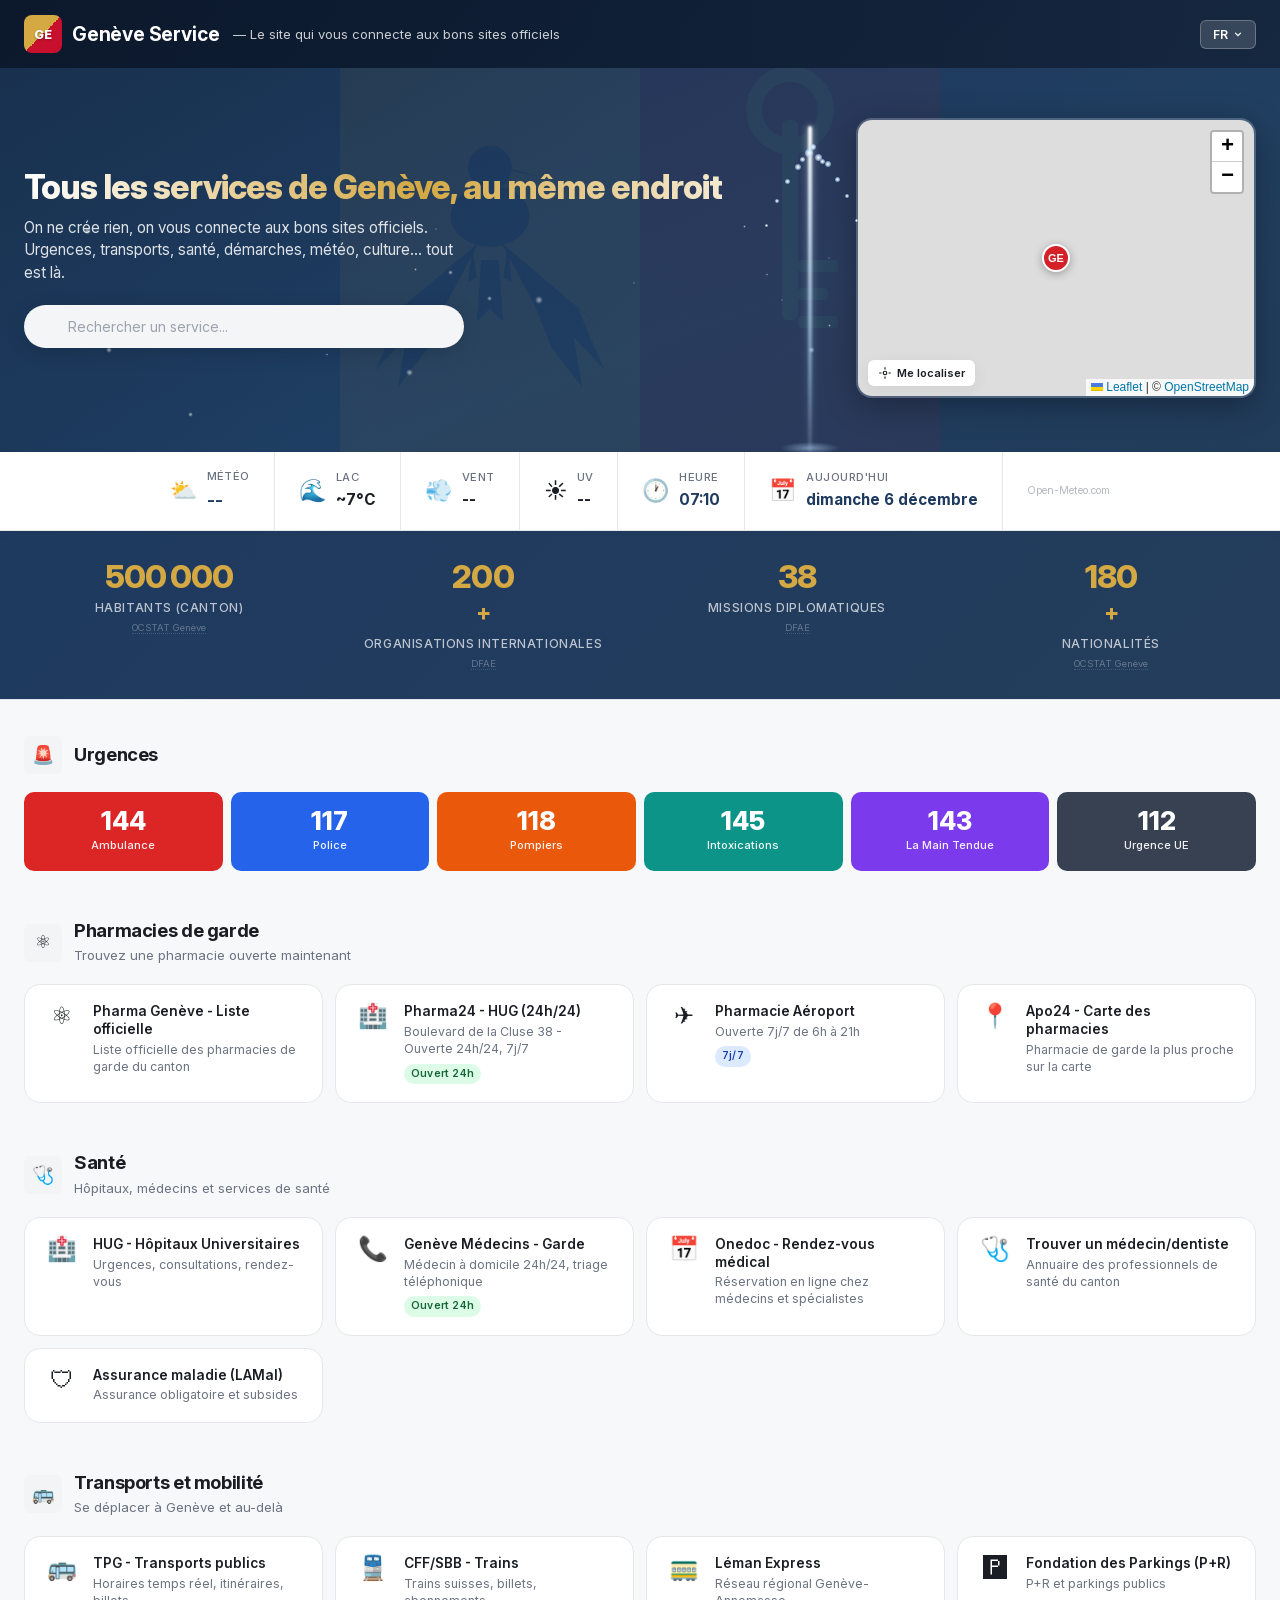
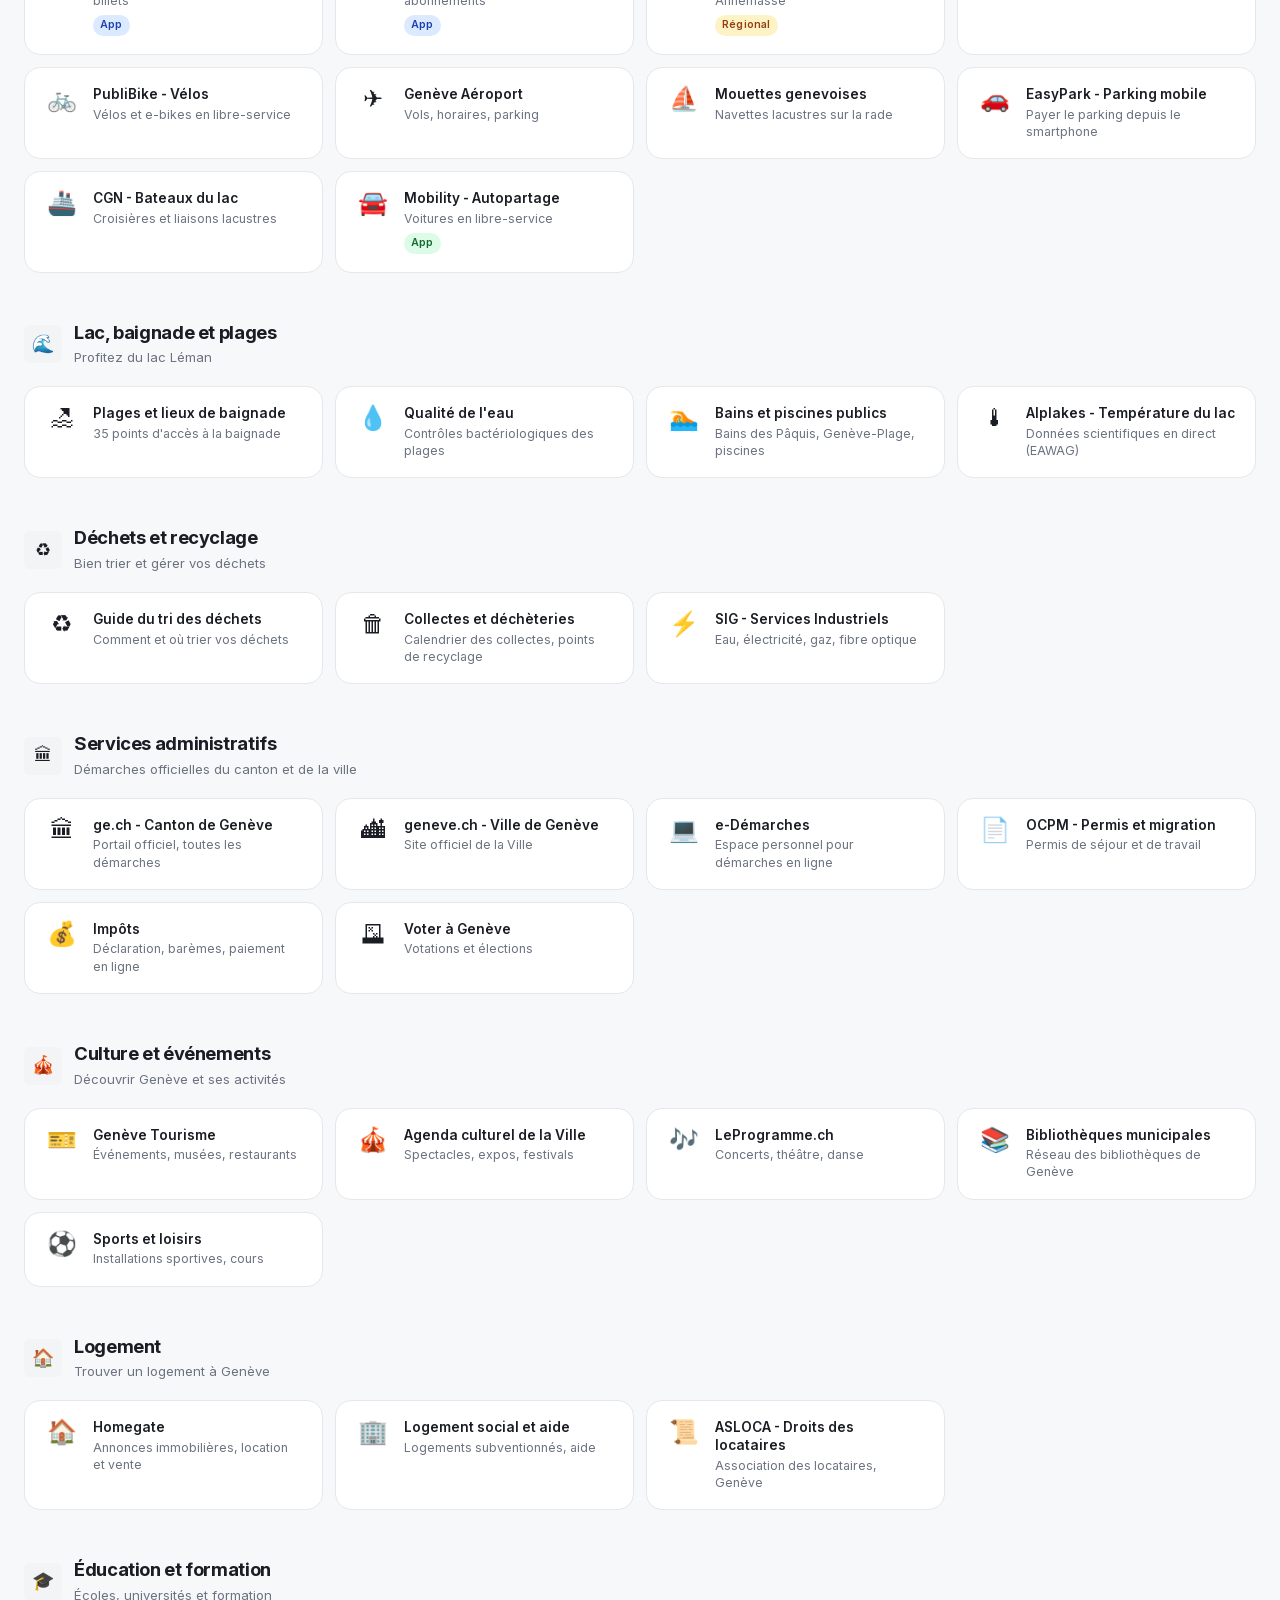
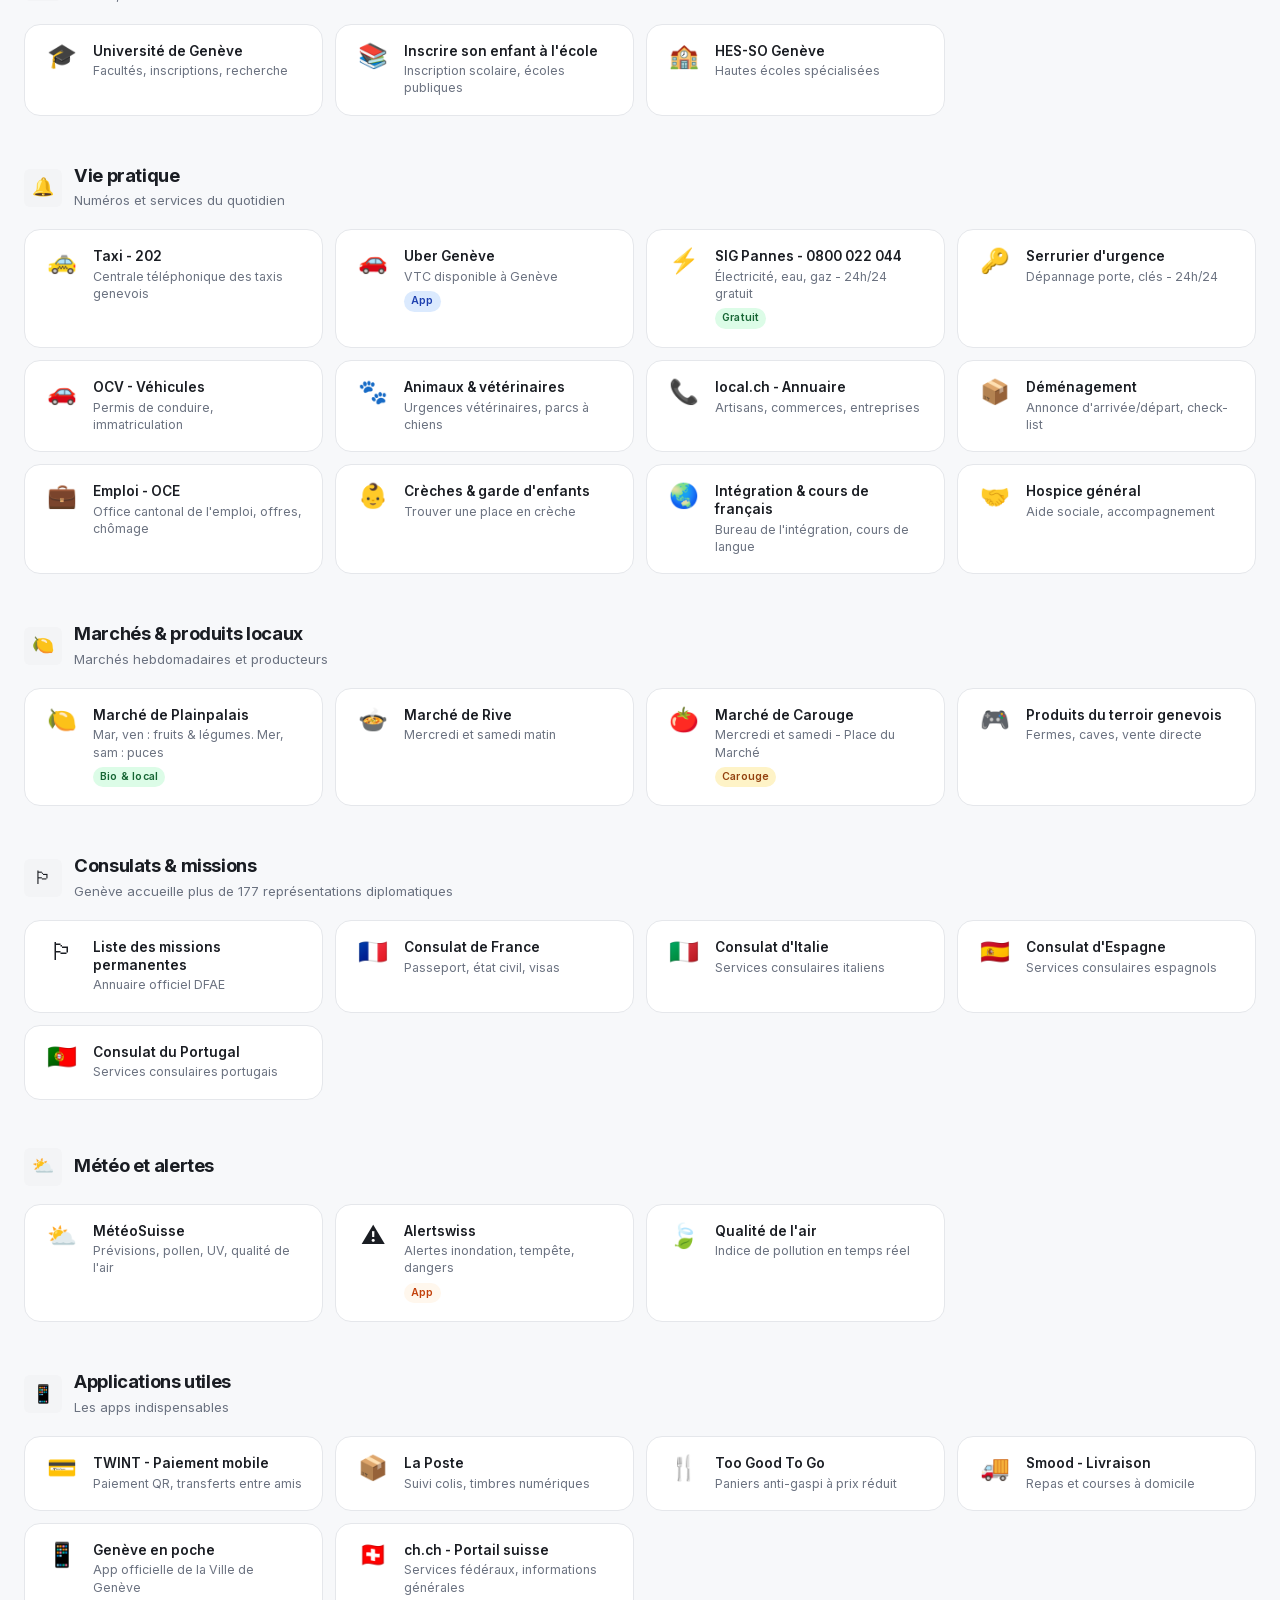
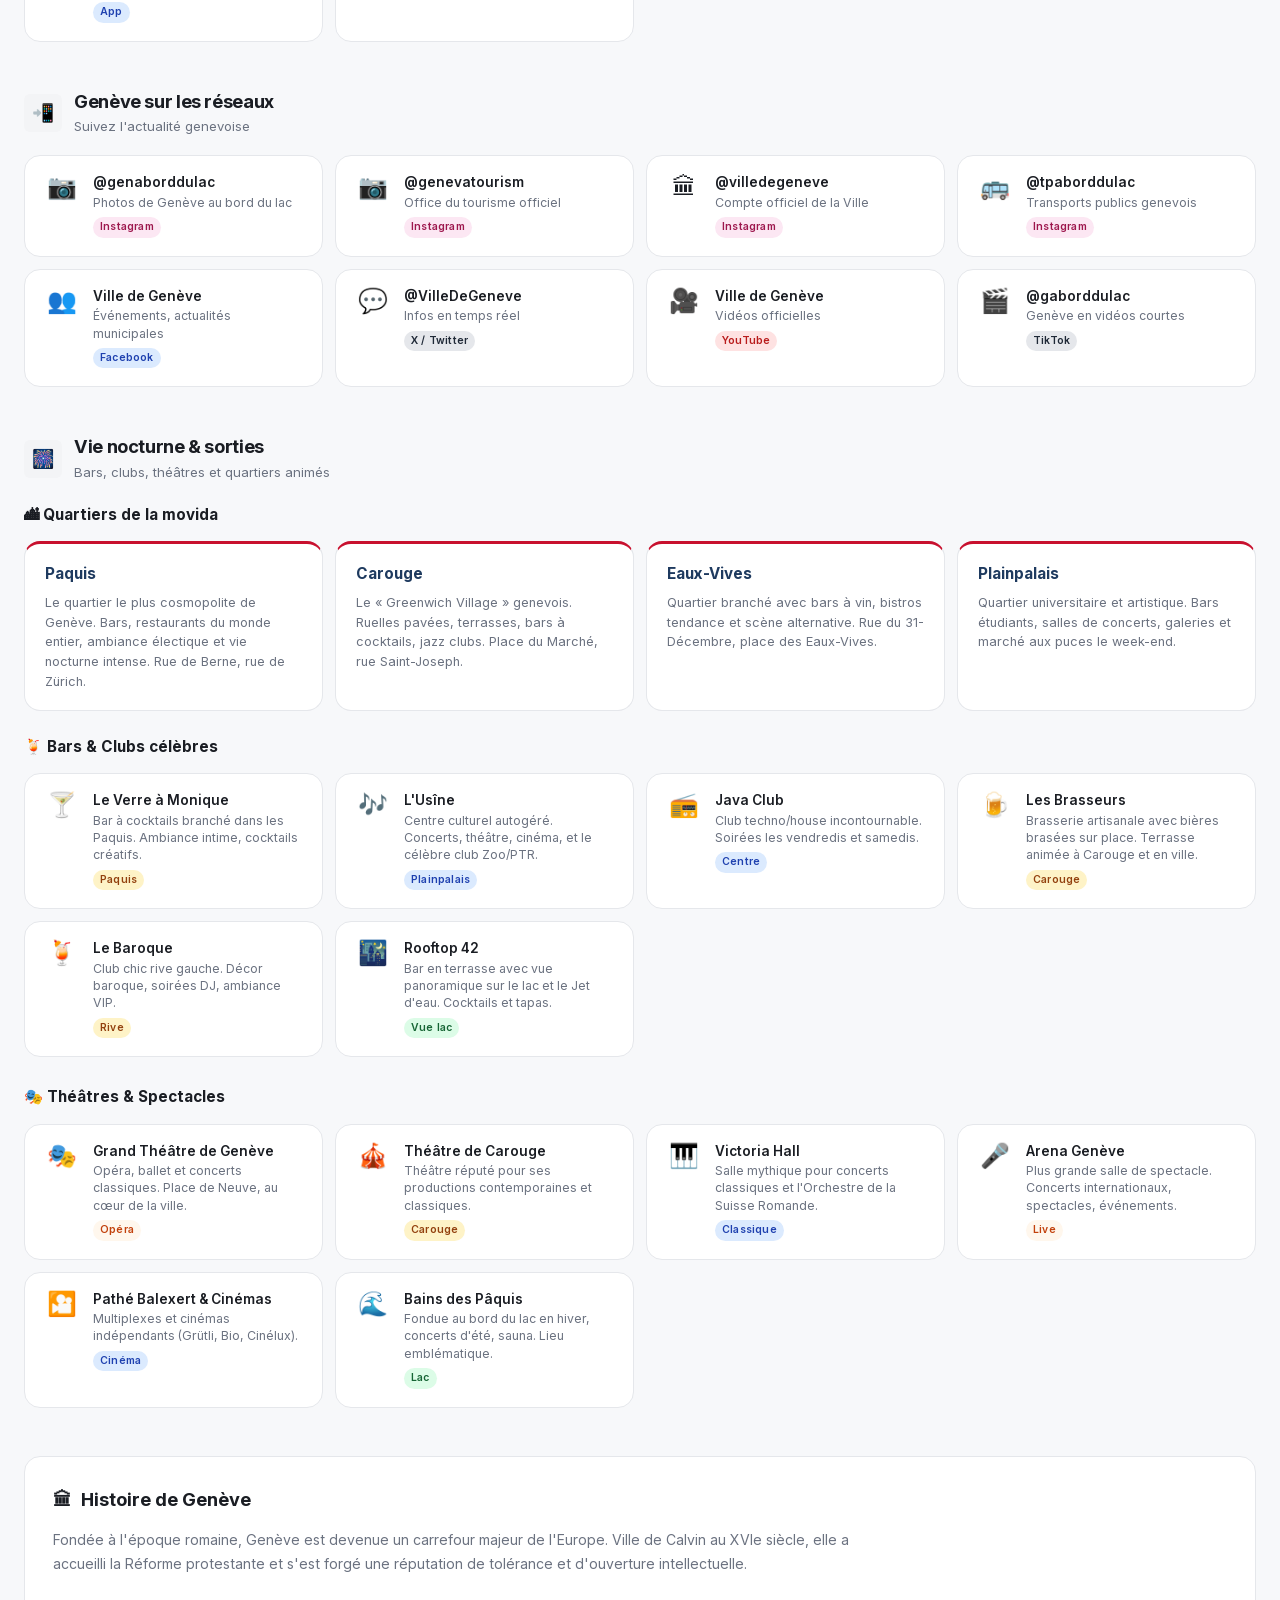
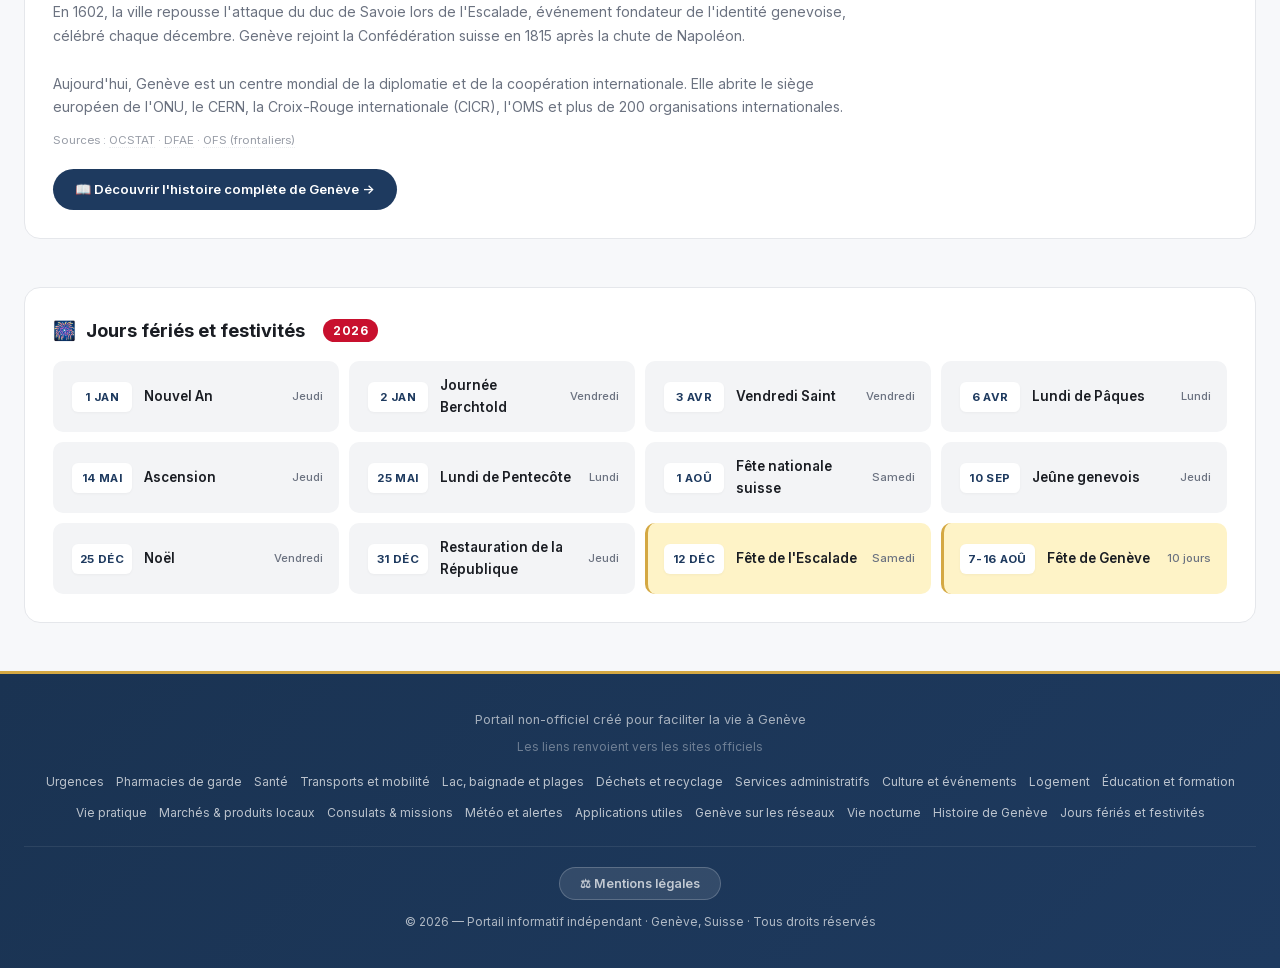
==== commit 3d6fd4ef: "fix: rename Genève Services → Genève Service (without s) everywhere Updated title, meta tags, header" ====
--- a/index.html
+++ b/index.html
@@ -3,26 +3,26 @@
 <head>
     <meta charset="UTF-8">
     <meta name="viewport" content="width=device-width, initial-scale=1.0">
-    <title>Gen&egrave;ve Services</title>
+    <title>Gen&egrave;ve Service</title>
     <meta name="description" content="Portail centralisant tous les services utiles pour Gen&egrave;ve : urgences, sant&eacute;, transports, administration, culture et plus.">
     <link rel="canonical" href="https://geneveservice.ch/">
 
     <!-- Open Graph (Facebook, WhatsApp, LinkedIn) -->
     <meta property="og:type" content="website">
     <meta property="og:url" content="https://geneveservice.ch/">
-    <meta property="og:title" content="Gen&egrave;ve Services &mdash; Tous les services de Gen&egrave;ve au m&ecirc;me endroit">
+    <meta property="og:title" content="Gen&egrave;ve Service &mdash; Tous les services de Gen&egrave;ve au m&ecirc;me endroit">
     <meta property="og:description" content="Urgences, sant&eacute;, transports, administration, culture, vie nocturne&hellip; Tous les liens officiels de Gen&egrave;ve r&eacute;unis sur un seul portail gratuit.">
     <meta property="og:locale" content="fr_CH">
-    <meta property="og:site_name" content="Gen&egrave;ve Services">
+    <meta property="og:site_name" content="Gen&egrave;ve Service">
 
     <!-- Twitter Card -->
     <meta name="twitter:card" content="summary_large_image">
-    <meta name="twitter:title" content="Gen&egrave;ve Services &mdash; Tous les services de Gen&egrave;ve">
+    <meta name="twitter:title" content="Gen&egrave;ve Service &mdash; Tous les services de Gen&egrave;ve">
     <meta name="twitter:description" content="Urgences, sant&eacute;, transports, administration, culture&hellip; Tous les liens officiels de Gen&egrave;ve r&eacute;unis.">
 
     <!-- Extra SEO -->
     <meta name="keywords" content="Gen&egrave;ve, services, urgences, pharmacie, transport, TPG, administration, culture, portail, Suisse, Geneva">
-    <meta name="author" content="Gen&egrave;ve Services">
+    <meta name="author" content="Gen&egrave;ve Service">
     <meta name="robots" content="index, follow">
     <meta name="theme-color" content="#1e3a5f">
 
@@ -39,7 +39,7 @@
         <div class="city-banner-text">
             <a href="#" class="brand">
                 <div class="brand-logo banner-logo">GE</div>
-                <span class="banner-title">Gen&egrave;ve Services</span>
+                <span class="banner-title">Gen&egrave;ve Service</span>
             </a>
             <span class="banner-tagline" data-i18n="bannerTagline">&mdash; Le site qui vous connecte aux bons sites officiels</span>
         </div>
@@ -556,7 +556,7 @@
         <div class="modal-body">
             <div class="legal-block">
                 <h4>&#201;diteur du site</h4>
-                <p><strong>Gen&egrave;ve Services</strong> &mdash; Portail informatif non-officiel et ind&eacute;pendant.<br>
+                <p><strong>Gen&egrave;ve Service</strong> &mdash; Portail informatif non-officiel et ind&eacute;pendant.<br>
                 Contact : info@geneveservice.ch<br>
                 Responsable : Geneve Service<br>
                 Gen&egrave;ve, Suisse.</p>
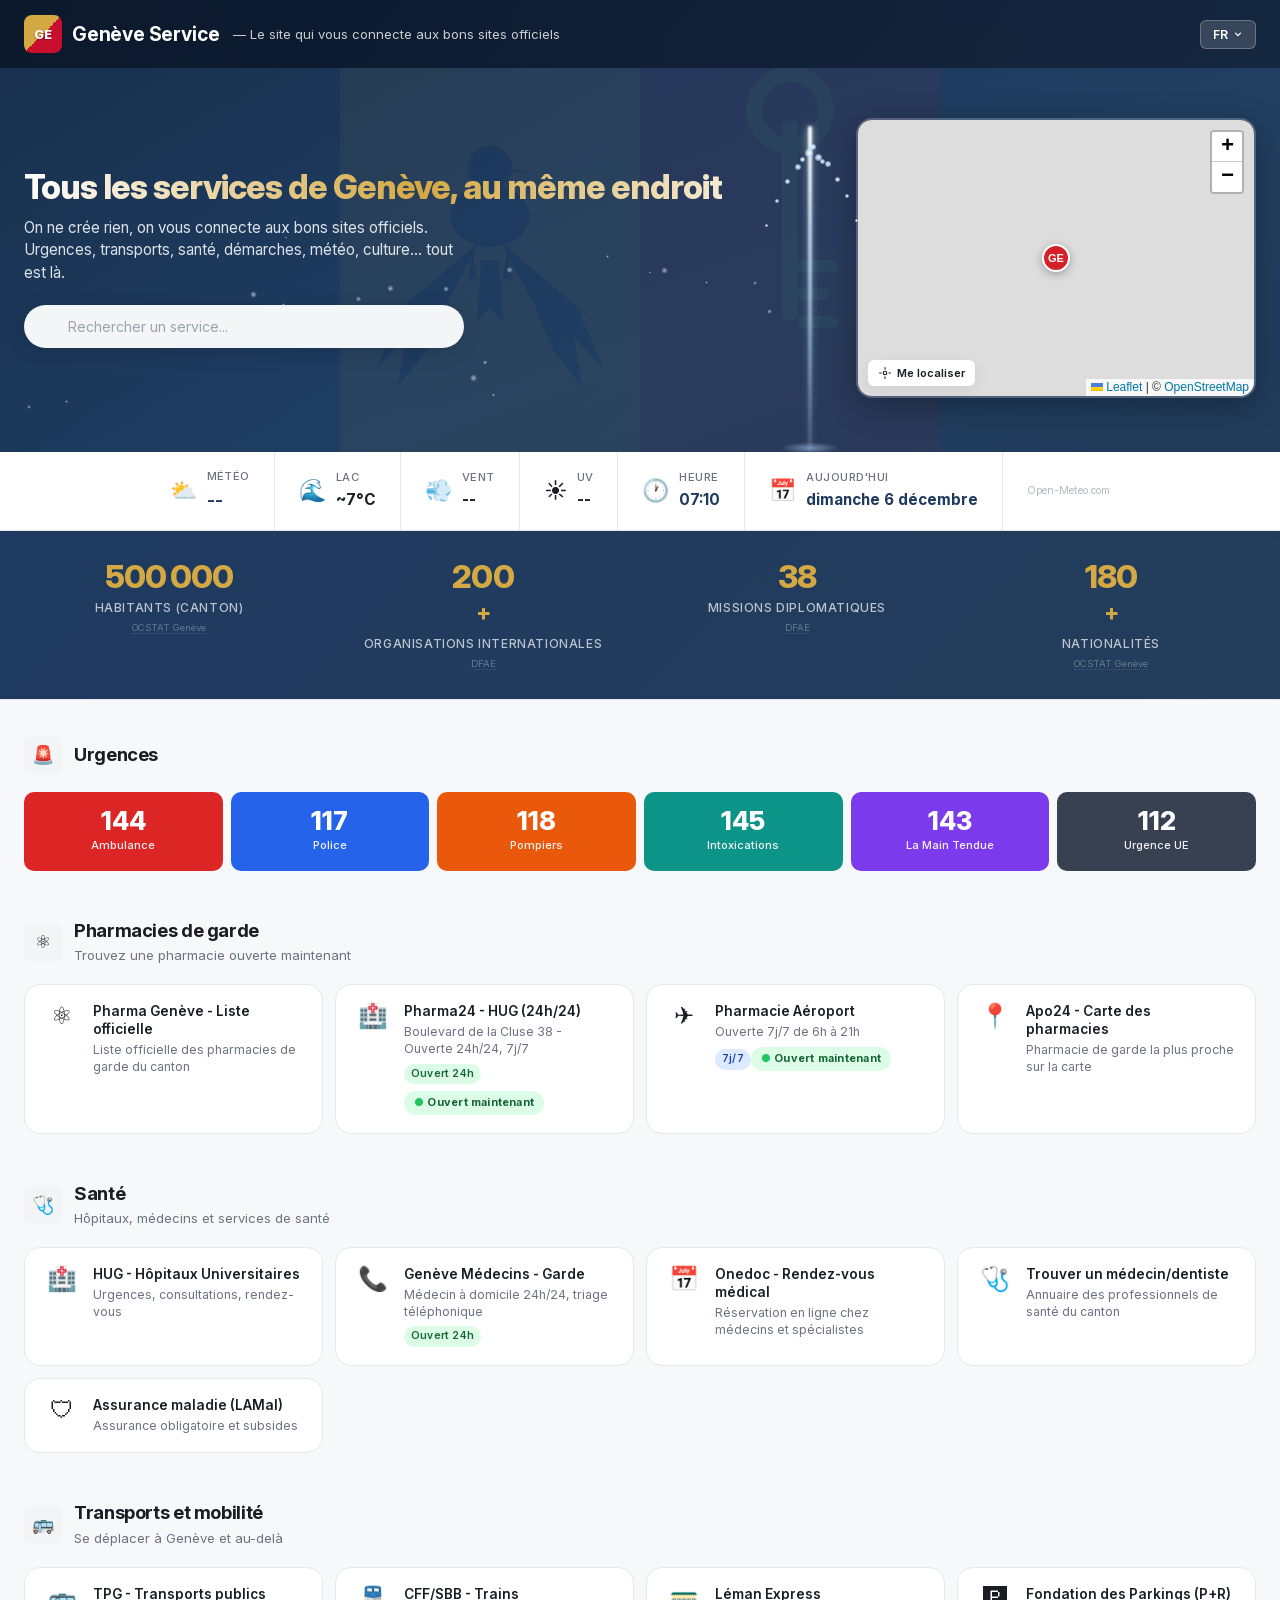
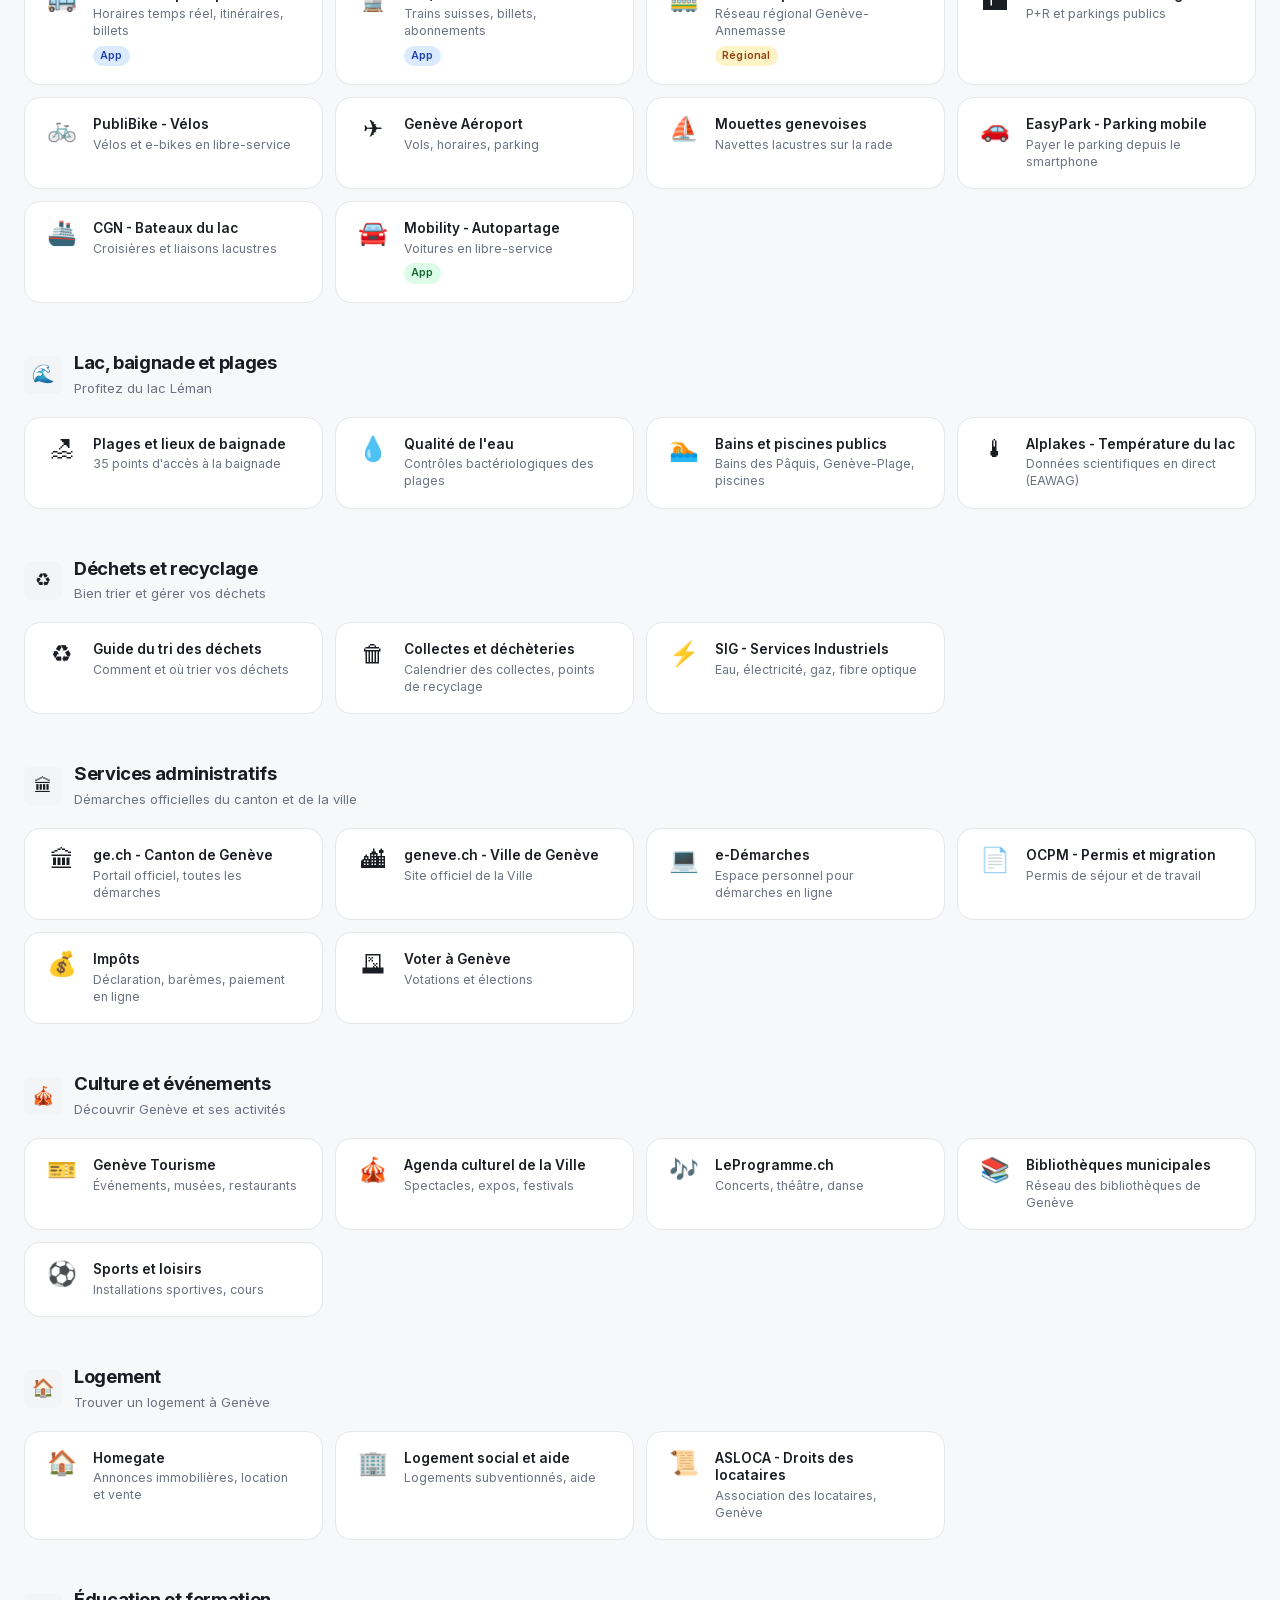
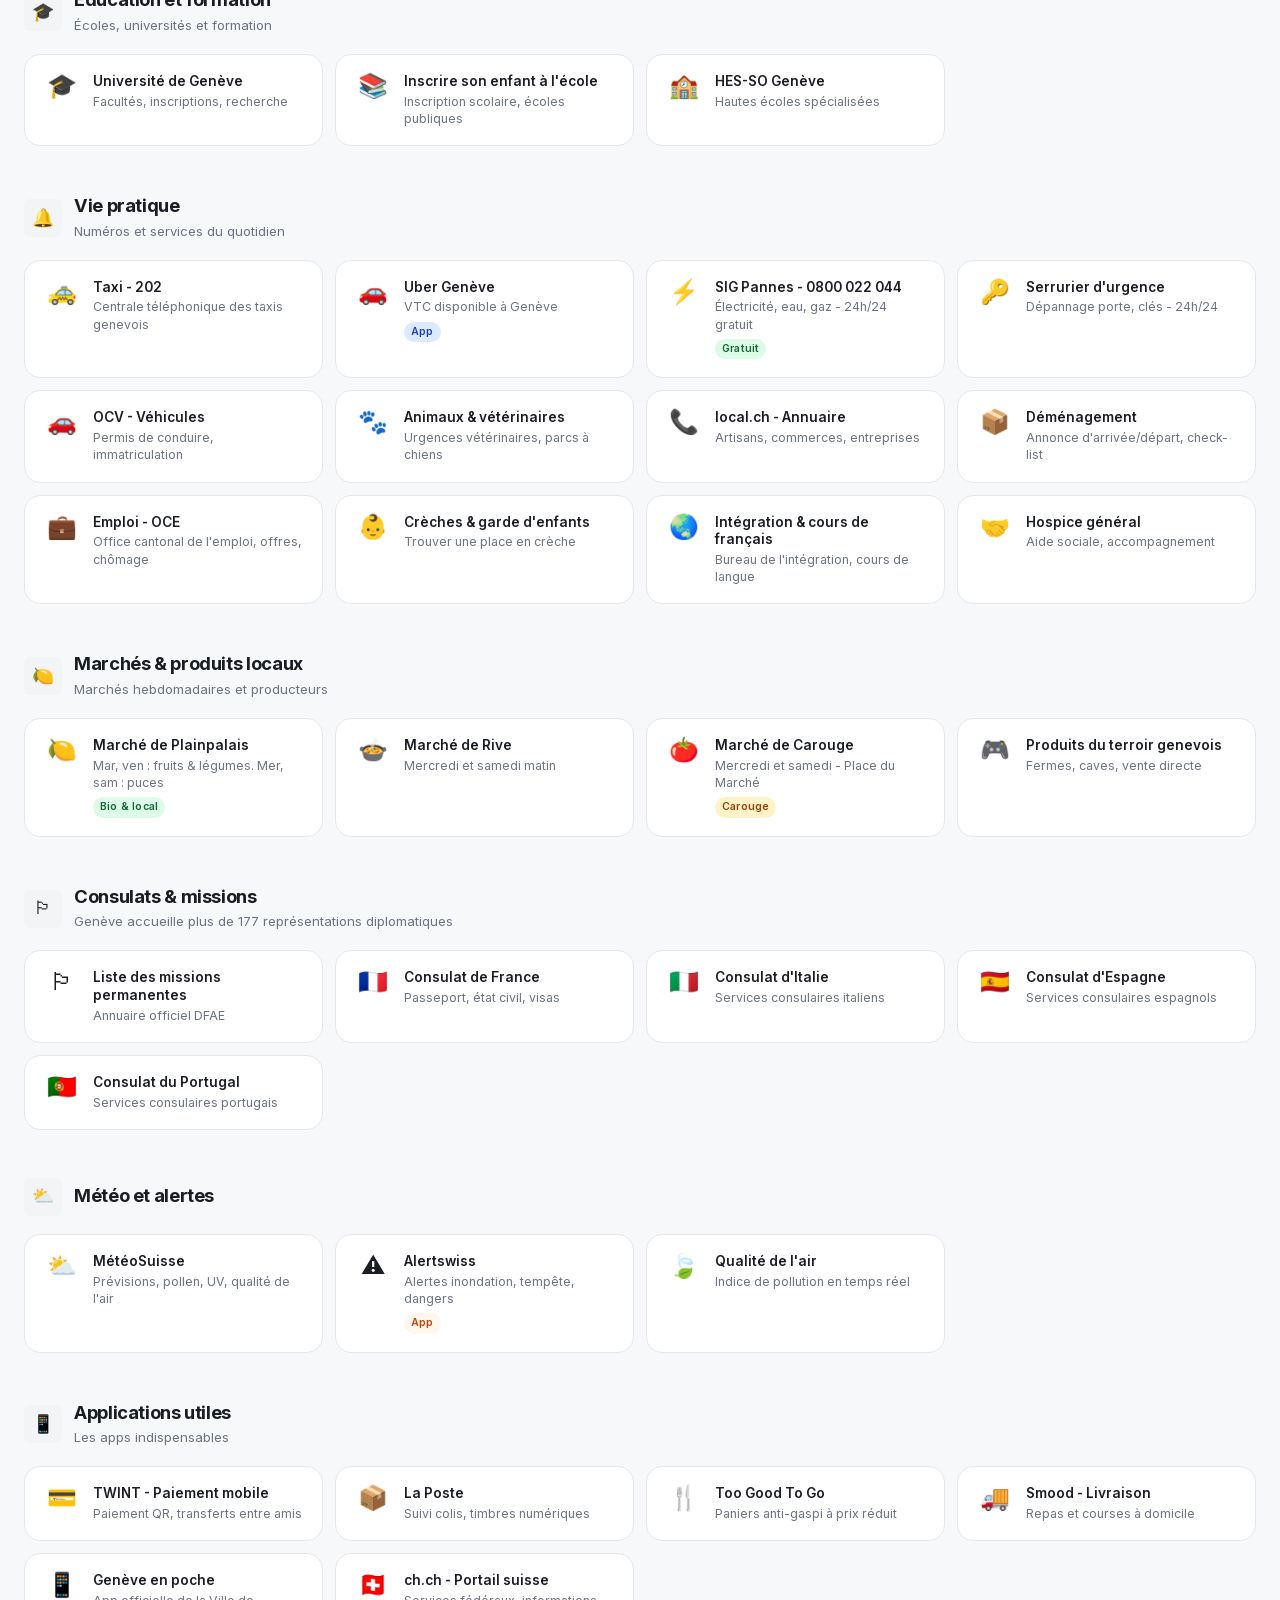
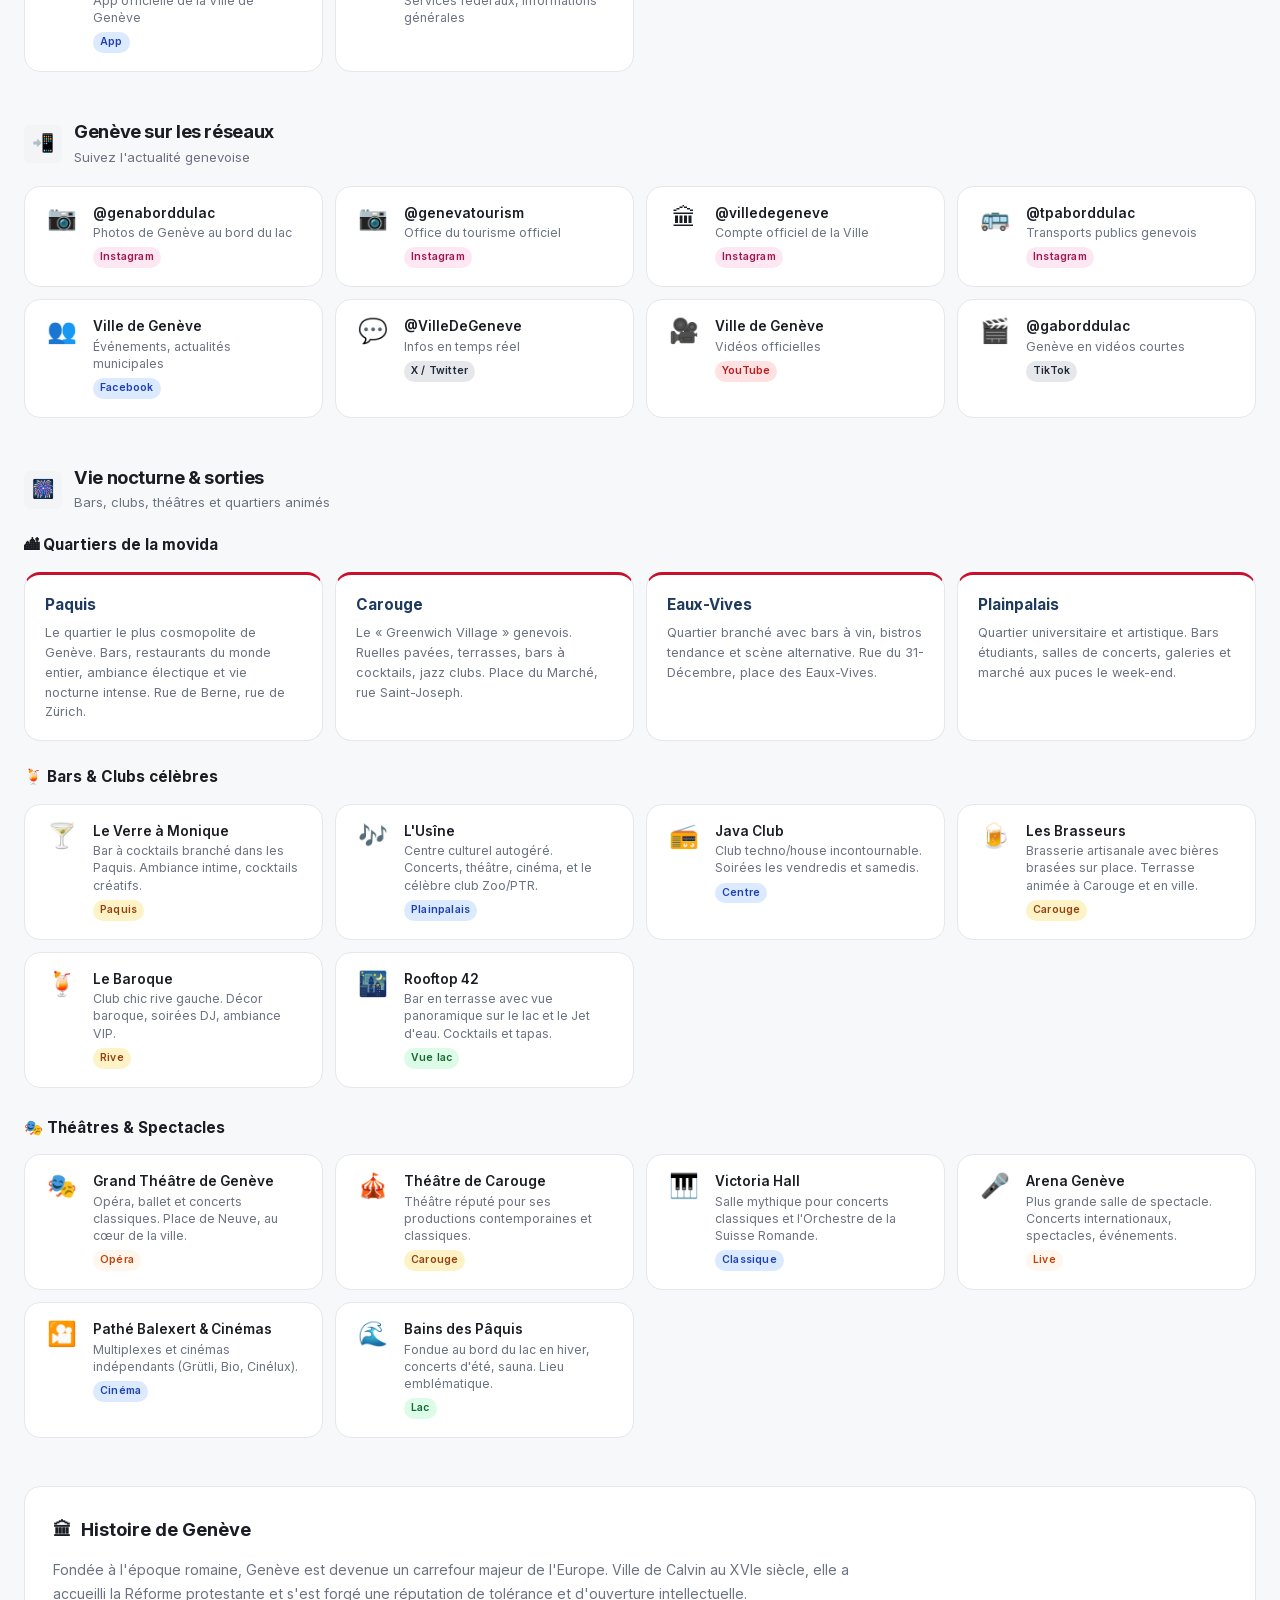
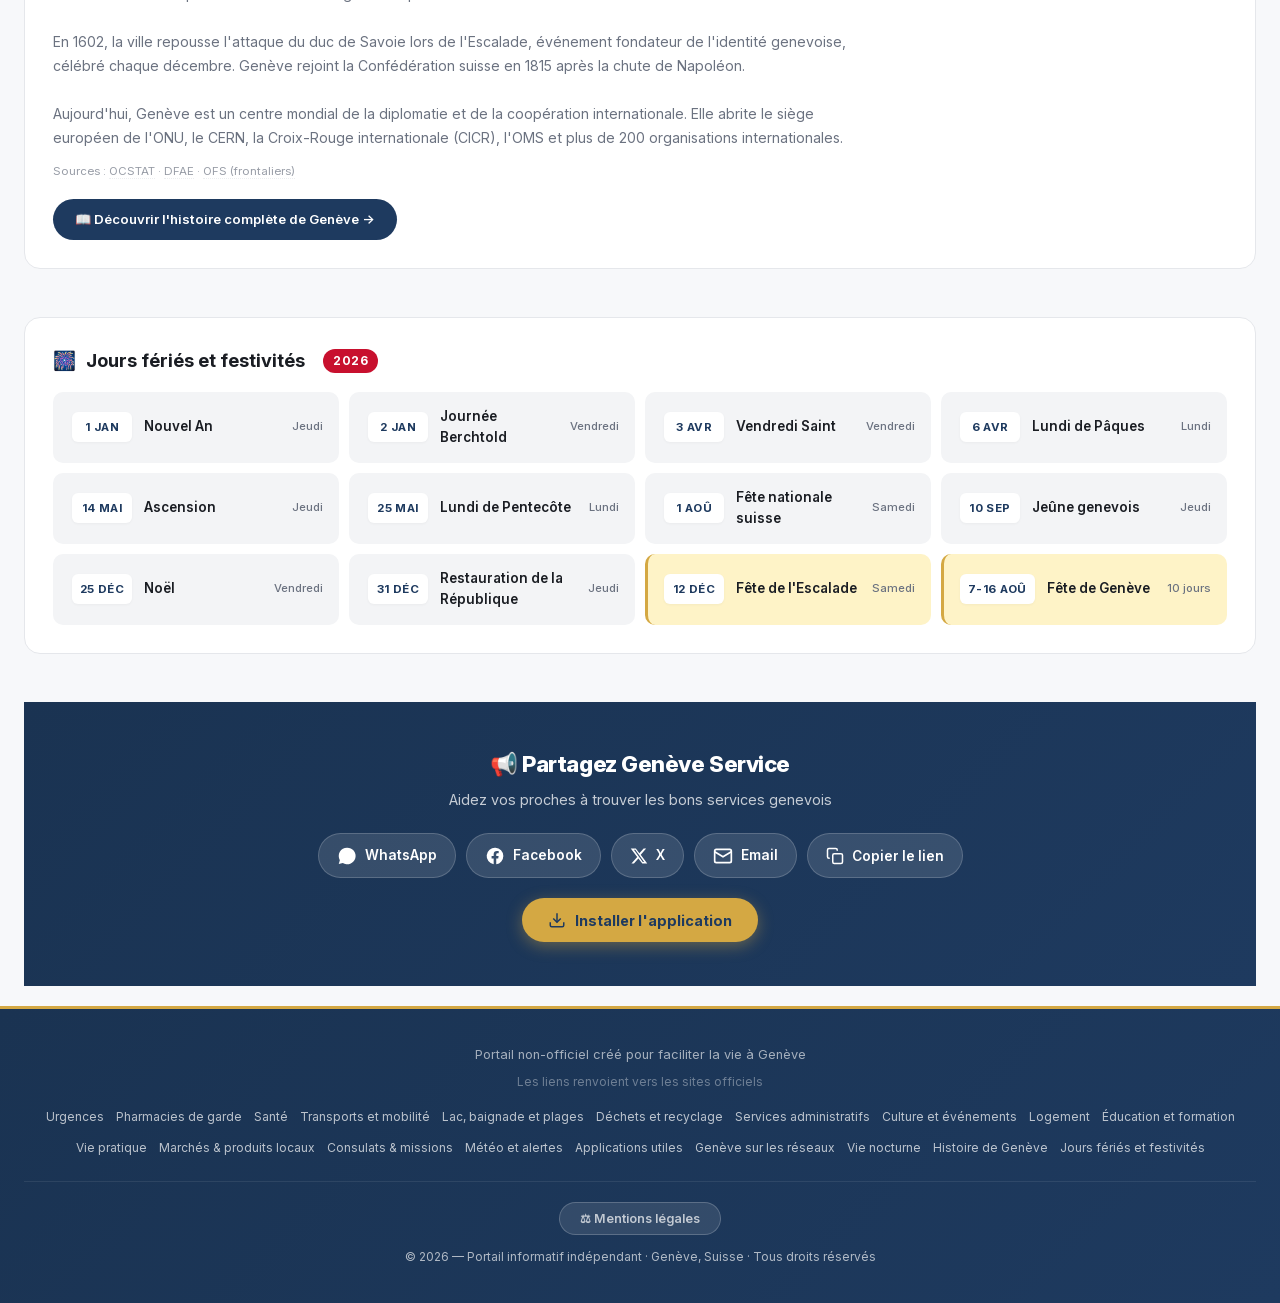
==== commit efbf5b43: "feat: PWA installability, SEO structured data, social sharing, live badges Growth features to boost " ====
--- a/index.html
+++ b/index.html
@@ -14,17 +14,57 @@
     <meta property="og:description" content="Urgences, sant&eacute;, transports, administration, culture, vie nocturne&hellip; Tous les liens officiels de Gen&egrave;ve r&eacute;unis sur un seul portail gratuit.">
     <meta property="og:locale" content="fr_CH">
     <meta property="og:site_name" content="Gen&egrave;ve Service">
+    <meta property="og:image" content="https://geneveservice.ch/og-image.svg">
+    <meta property="og:image:type" content="image/svg+xml">
+    <meta property="og:image:width" content="1200">
+    <meta property="og:image:height" content="630">
+    <meta property="og:image:alt" content="Gen&egrave;ve Service - Tous les services de Gen&egrave;ve">
 
     <!-- Twitter Card -->
     <meta name="twitter:card" content="summary_large_image">
     <meta name="twitter:title" content="Gen&egrave;ve Service &mdash; Tous les services de Gen&egrave;ve">
     <meta name="twitter:description" content="Urgences, sant&eacute;, transports, administration, culture&hellip; Tous les liens officiels de Gen&egrave;ve r&eacute;unis.">
+    <meta name="twitter:image" content="https://geneveservice.ch/og-image.svg">
 
     <!-- Extra SEO -->
     <meta name="keywords" content="Gen&egrave;ve, services, urgences, pharmacie, transport, TPG, administration, culture, portail, Suisse, Geneva">
     <meta name="author" content="Gen&egrave;ve Service">
     <meta name="robots" content="index, follow">
     <meta name="theme-color" content="#1e3a5f">
+
+    <!-- PWA -->
+    <link rel="manifest" href="manifest.json">
+    <link rel="icon" type="image/svg+xml" href="icon.svg">
+    <link rel="apple-touch-icon" href="icon.svg">
+    <meta name="apple-mobile-web-app-capable" content="yes">
+    <meta name="apple-mobile-web-app-status-bar-style" content="black-translucent">
+    <meta name="apple-mobile-web-app-title" content="GE Service">
+
+    <!-- Structured data (SEO) -->
+    <script type="application/ld+json">
+    {
+      "@context": "https://schema.org",
+      "@type": "WebSite",
+      "name": "Genève Service",
+      "alternateName": "GE Service",
+      "url": "https://geneveservice.ch/",
+      "description": "Portail centralisant tous les services utiles pour Genève : urgences, santé, transports, administration, culture.",
+      "inLanguage": ["fr", "en", "it", "es", "de", "pt", "ro", "sq", "ru", "ar"],
+      "potentialAction": {
+        "@type": "SearchAction",
+        "target": { "@type": "EntryPoint", "urlTemplate": "https://geneveservice.ch/?q={search_term_string}" },
+        "query-input": "required name=search_term_string"
+      },
+      "publisher": {
+        "@type": "Organization",
+        "name": "Genève Service",
+        "url": "https://geneveservice.ch/",
+        "logo": "https://geneveservice.ch/icon.svg",
+        "email": "info@geneveservice.ch",
+        "areaServed": { "@type": "City", "name": "Genève" }
+      }
+    }
+    </script>
 
     <link rel="stylesheet" href="fonts/inter.css">
     <link rel="stylesheet" href="style.css">
@@ -205,8 +245,8 @@
         </div>
         <div class="grid">
             <a href="https://pharmageneve.swiss/pharmacie-de-garde/" target="_blank" rel="noopener" class="card" data-tags="pharmacie garde pharmacy"><div class="card-ico">&#9883;</div><div class="card-body"><h3 data-i18n="pharmaOfficial">Pharma Gen&egrave;ve - Liste officielle</h3><p data-i18n="pharmaOfficialDesc">Liste officielle des pharmacies de garde du canton</p></div></a>
-            <a href="https://pharma24.swiss/" target="_blank" rel="noopener" class="card" data-tags="pharmacie 24h nuit"><div class="card-ico">&#127973;</div><div class="card-body"><h3 data-i18n="pharma24">Pharma24 - HUG (24h/24)</h3><p data-i18n="pharma24Desc">Boulevard de la Cluse 38 - 24h/24, 7j/7</p><span class="tag green" data-i18n="open24">Ouvert 24h</span></div></a>
-            <a href="https://m.pharmacie-principale.ch/nos-pharmacies-de-garde" target="_blank" rel="noopener" class="card" data-tags="pharmacie a&eacute;roport airport"><div class="card-ico">&#9992;</div><div class="card-body"><h3 data-i18n="pharmaAirport">Pharmacie A&eacute;roport</h3><p data-i18n="pharmaAirportDesc">Ouverte 7j/7 de 6h &agrave; 21h</p><span class="tag blue">7j/7</span></div></a>
+            <a href="https://pharma24.swiss/" target="_blank" rel="noopener" class="card" data-hours="24" data-tags="pharmacie 24h nuit"><div class="card-ico">&#127973;</div><div class="card-body"><h3 data-i18n="pharma24">Pharma24 - HUG (24h/24)</h3><p data-i18n="pharma24Desc">Boulevard de la Cluse 38 - 24h/24, 7j/7</p><span class="tag green" data-i18n="open24">Ouvert 24h</span></div></a>
+            <a href="https://m.pharmacie-principale.ch/nos-pharmacies-de-garde" target="_blank" rel="noopener" class="card" data-hours="06:00-21:00" data-tags="pharmacie a&eacute;roport airport"><div class="card-ico">&#9992;</div><div class="card-body"><h3 data-i18n="pharmaAirport">Pharmacie A&eacute;roport</h3><p data-i18n="pharmaAirportDesc">Ouverte 7j/7 de 6h &agrave; 21h</p><span class="tag blue">7j/7</span></div></a>
             <a href="https://www.apo24.ch/fr/misc/resources/pharmacie-de-garde/gen%C3%A8ve.html" target="_blank" rel="noopener" class="card" data-tags="pharmacie carte map"><div class="card-ico">&#128205;</div><div class="card-body"><h3 data-i18n="pharmaMap">Apo24 - Carte</h3><p data-i18n="pharmaMapDesc">Pharmacie de garde la plus proche sur la carte</p></div></a>
         </div>
     </section>
@@ -510,6 +550,40 @@
             <div class="holiday-item special"><span class="holiday-date">7-16 AO&Ucirc;</span><span class="holiday-name" data-i18n="h_genevois">F&ecirc;tes de Gen&egrave;ve</span><span class="holiday-day">10 jours</span></div>
         </div>
     </div>
+
+    <!-- Share & Install -->
+    <section class="share-section" id="share">
+        <div class="share-inner">
+            <h2 class="share-title" data-i18n="shareTitle">&#128226; Partagez Gen&egrave;ve Service</h2>
+            <p class="share-sub" data-i18n="shareSub">Aidez vos proches &agrave; trouver les bons services genevois</p>
+            <div class="share-buttons">
+                <a class="share-btn wa" id="shareWhatsApp" href="#" target="_blank" rel="noopener" aria-label="WhatsApp">
+                    <svg width="20" height="20" viewBox="0 0 24 24" fill="currentColor"><path d="M17.5 14.4c-.3-.1-1.7-.8-2-.9-.3-.1-.5-.1-.7.1-.2.3-.7.9-.9 1.1-.2.2-.3.2-.6.1-.3-.1-1.2-.5-2.3-1.4-.9-.8-1.4-1.7-1.6-2-.2-.3 0-.5.1-.6.1-.1.3-.3.4-.5.1-.2.2-.3.3-.5.1-.2 0-.4 0-.5 0-.1-.7-1.6-.9-2.2-.2-.6-.5-.5-.7-.5h-.6c-.2 0-.5.1-.8.4-.3.3-1 1-1 2.5s1.1 2.9 1.2 3.1c.1.2 2.1 3.2 5.1 4.5.7.3 1.3.5 1.7.6.7.2 1.4.2 1.9.1.6-.1 1.7-.7 2-1.4.2-.7.2-1.2.2-1.4-.1-.1-.3-.2-.5-.3M12 2a10 10 0 0 0-8.6 15l-1.3 4.7 4.8-1.3A10 10 0 1 0 12 2"/></svg>
+                    <span>WhatsApp</span>
+                </a>
+                <a class="share-btn fb" id="shareFacebook" href="#" target="_blank" rel="noopener" aria-label="Facebook">
+                    <svg width="20" height="20" viewBox="0 0 24 24" fill="currentColor"><path d="M22 12a10 10 0 1 0-11.6 9.9v-7H7.9V12h2.5V9.8c0-2.5 1.5-3.9 3.8-3.9 1.1 0 2.2.2 2.2.2v2.5h-1.3c-1.2 0-1.6.8-1.6 1.6V12h2.8l-.4 2.9h-2.4v7A10 10 0 0 0 22 12"/></svg>
+                    <span>Facebook</span>
+                </a>
+                <a class="share-btn tw" id="shareTwitter" href="#" target="_blank" rel="noopener" aria-label="X">
+                    <svg width="18" height="18" viewBox="0 0 24 24" fill="currentColor"><path d="M18.2 2h3.3l-7.2 8.3L23 22h-6.6l-5.2-6.8L5.2 22H1.9l7.7-8.8L1 2h6.8l4.7 6.2zm-1.2 18h1.8L7.1 3.8H5.2z"/></svg>
+                    <span>X</span>
+                </a>
+                <a class="share-btn em" id="shareEmail" href="#" aria-label="Email">
+                    <svg width="20" height="20" viewBox="0 0 24 24" fill="none" stroke="currentColor" stroke-width="2"><rect x="2" y="4" width="20" height="16" rx="2"/><path d="m2 7 10 6 10-6"/></svg>
+                    <span>Email</span>
+                </a>
+                <button class="share-btn copy" id="shareCopy" type="button" aria-label="Copier le lien">
+                    <svg width="18" height="18" viewBox="0 0 24 24" fill="none" stroke="currentColor" stroke-width="2"><rect x="9" y="9" width="13" height="13" rx="2"/><path d="M5 15H4a2 2 0 0 1-2-2V4a2 2 0 0 1 2-2h9a2 2 0 0 1 2 2v1"/></svg>
+                    <span id="copyLabel" data-i18n="copyLink">Copier le lien</span>
+                </button>
+            </div>
+            <button class="install-btn" id="installBtn" type="button" hidden>
+                <svg width="18" height="18" viewBox="0 0 24 24" fill="none" stroke="currentColor" stroke-width="2"><path d="M21 15v4a2 2 0 0 1-2 2H5a2 2 0 0 1-2-2v-4"/><path d="m7 10 5 5 5-5"/><path d="M12 15V3"/></svg>
+                <span data-i18n="installApp">Installer l'application</span>
+            </button>
+        </div>
+    </section>
 
 </main>
 
--- a/style.css
+++ b/style.css
@@ -1192,6 +1192,102 @@
 [dir="rtl"] .back-top { right: auto; left: 24px; }
 [dir="rtl"] .locate-btn { left: auto; right: 10px; }
 
+/* === Open-now badge === */
+.open-badge {
+    display: inline-block;
+    margin-top: 7px;
+    padding: 3px 10px;
+    border-radius: 20px;
+    font-size: 0.68rem;
+    font-weight: 700;
+    letter-spacing: 0.02em;
+}
+.open-badge.is-open {
+    background: #dcfce7;
+    color: #166534;
+}
+.open-badge.is-open::before { content: "● "; color: #22c55e; }
+.open-badge.is-closed {
+    background: #fee2e2;
+    color: #b91c1c;
+}
+.open-badge.is-closed::before { content: "● "; color: #ef4444; }
+
+/* === Share & Install section === */
+.share-section {
+    background: linear-gradient(135deg, #1a3352 0%, var(--c-primary) 100%);
+    padding: 44px 24px;
+    margin-top: 8px;
+    text-align: center;
+    color: #fff;
+}
+.share-inner { max-width: 720px; margin: 0 auto; }
+.share-title {
+    font-size: 1.4rem;
+    font-weight: 800;
+    letter-spacing: -0.02em;
+    margin-bottom: 6px;
+}
+.share-sub {
+    font-size: 0.9rem;
+    color: rgba(255,255,255,0.75);
+    margin-bottom: 22px;
+}
+.share-buttons {
+    display: flex;
+    flex-wrap: wrap;
+    justify-content: center;
+    gap: 10px;
+    margin-bottom: 20px;
+}
+.share-btn {
+    display: inline-flex;
+    align-items: center;
+    gap: 8px;
+    padding: 11px 18px;
+    border-radius: 50px;
+    font-family: inherit;
+    font-size: 0.85rem;
+    font-weight: 600;
+    text-decoration: none;
+    color: #fff;
+    background: rgba(255,255,255,0.12);
+    border: 1px solid rgba(255,255,255,0.18);
+    cursor: pointer;
+    transition: transform 0.15s, background 0.15s;
+}
+.share-btn:hover { transform: translateY(-2px); }
+.share-btn.wa:hover { background: #25d366; border-color: #25d366; }
+.share-btn.fb:hover { background: #1877f2; border-color: #1877f2; }
+.share-btn.tw:hover { background: #000; border-color: #000; }
+.share-btn.em:hover { background: #d4a843; border-color: #d4a843; }
+.share-btn.copy:hover { background: rgba(255,255,255,0.25); }
+.share-btn.copied { background: #16a34a; border-color: #16a34a; }
+
+.install-btn {
+    display: inline-flex;
+    align-items: center;
+    gap: 9px;
+    padding: 13px 26px;
+    border-radius: 50px;
+    font-family: inherit;
+    font-size: 0.9rem;
+    font-weight: 700;
+    color: var(--c-primary);
+    background: var(--c-gold);
+    border: none;
+    cursor: pointer;
+    box-shadow: 0 4px 16px rgba(212,168,67,0.4);
+    transition: transform 0.15s, box-shadow 0.15s;
+}
+.install-btn:hover { transform: translateY(-2px); box-shadow: 0 6px 22px rgba(212,168,67,0.5); }
+
+@media (max-width: 480px) {
+    .share-btn span { display: none; }
+    .share-btn { padding: 12px; }
+    .share-btn.copy span, .install-btn span { display: inline; }
+}
+
 /* === Misc === */
 ::selection { background: rgba(30, 58, 95, 0.15); }
 ::-webkit-scrollbar { width: 6px; height: 6px; }
